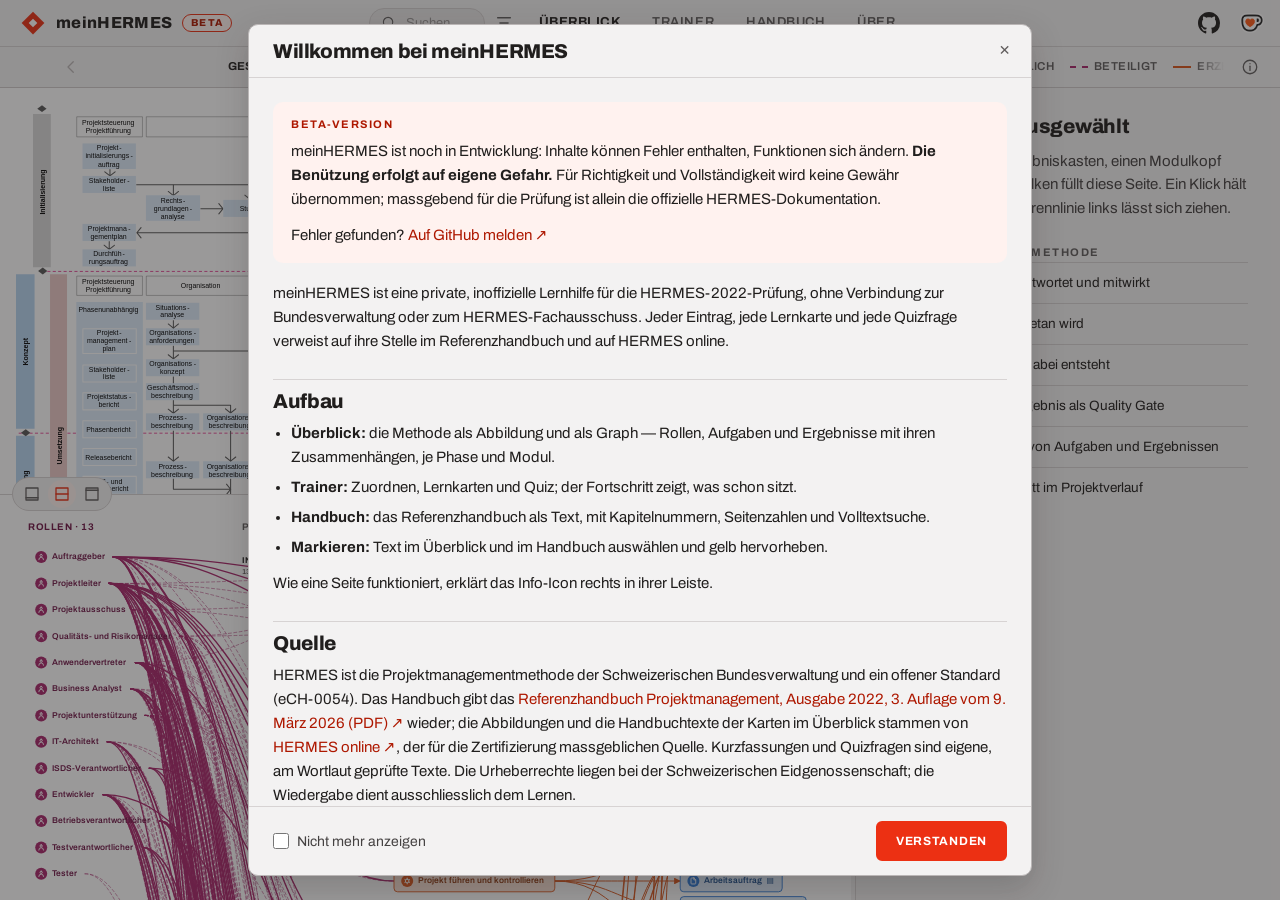
==== index.html @ c8e8c9c0 "Lernkarten: feste Nummer je Karte — damit man eine Karte in der Liste wiederfindet. Gezählt über all" ====
<!DOCTYPE html>
<html lang="de-CH">
<head>
<meta charset="utf-8">
<meta name="viewport" content="width=device-width, initial-scale=1, viewport-fit=cover">
<title>meinHERMES — Lernhilfe zur HERMES-2022-Prüfung</title>
<meta name="description" content="Inoffizielle Lernhilfe zur HERMES-2022-Prüfung: Rollen, Aufgaben und Ergebnisse als Graph je Phase oder Modul, das Referenzhandbuch als Text, und ein Trainer mit Zuordnen, Lernkarten und belegten Quizfragen, alles mit Verweisen auf hermes.admin.ch.">
<meta name="color-scheme" content="light">
<meta name="theme-color" content="#f3f2f2">
<link rel="preconnect" href="https://fonts.googleapis.com">
<link rel="preconnect" href="https://fonts.gstatic.com" crossorigin>
<link rel="stylesheet" href="https://fonts.googleapis.com/css2?family=Archivo:wght@400;500;600;700;800&display=swap">
<link rel="stylesheet" href="css/style.css?v=2026-09-17i">
<link rel="stylesheet" href="css/graph.css?v=2026-09-17i">
<link rel="stylesheet" href="css/ueberblick.css?v=2026-09-17i">
<link rel="stylesheet" href="css/markieren.css?v=2026-09-17i">
<link rel="stylesheet" href="css/trainer.css?v=2026-09-17i">
<link rel="icon" href="data:image/svg+xml,%3Csvg xmlns='http://www.w3.org/2000/svg' viewBox='0 0 32 32'%3E%3Cpath d='M16 2 30 16 16 30 2 16Z' fill='%23ec3013'/%3E%3Cpath d='M16 10.6 21.4 16 16 21.4 10.6 16Z' fill='%23fff'/%3E%3C/svg%3E">
</head>
<body>

<a class="skiplink" href="#hauptinhalt">Zum Inhalt springen</a>

<header class="topbar">
  <div class="topbar__inner">
    <a class="marke" href="#/ueberblick">
      <span class="marke__logo" aria-hidden="true"><svg viewBox="0 0 24 24" width="26" height="26" focusable="false"><path d="M12 1.5 22.5 12 12 22.5 1.5 12Z" fill="currentColor"/><path d="M12 8 16 12 12 16 8 12Z" fill="#fff"/></svg></span>
      <span class="marke__text">meinHERMES</span>
      <span class="marke__beta" title="Diese Anwendung ist noch in Entwicklung — Rückmeldungen sind willkommen.">Beta</span>
    </a>
    <div class="kopf-mitte">
      <div class="kopf-suche" data-kopf="suche"></div>
      <nav class="nav-top" aria-label="Hauptnavigation">
        <ul class="nav-top__liste" data-nav="top"></ul>
      </nav>
    </div>
    <a class="github" href="https://github.com/MarkusSteinbrecher/meinHERMES" target="_blank" rel="noopener noreferrer" aria-label="meinHERMES auf GitHub" title="meinHERMES auf GitHub">
      <svg viewBox="0 0 16 16" width="22" height="22" aria-hidden="true" focusable="false"><path fill="currentColor" d="M8 0C3.58 0 0 3.58 0 8c0 3.54 2.29 6.53 5.47 7.59.4.07.55-.17.55-.38 0-.19-.01-.82-.01-1.49-2.01.37-2.53-.49-2.69-.94-.09-.23-.48-.94-.82-1.13-.28-.15-.68-.52-.01-.53.63-.01 1.08.58 1.23.82.72 1.21 1.87.87 2.33.66.07-.52.28-.87.51-1.07-1.78-.2-3.64-.89-3.64-3.95 0-.87.31-1.59.82-2.15-.08-.2-.36-1.02.08-2.12 0 0 .67-.21 2.2.82.64-.18 1.32-.27 2-.27.68 0 1.36.09 2 .27 1.53-1.04 2.2-.82 2.2-.82.44 1.1.16 1.92.08 2.12.51.56.82 1.27.82 2.15 0 3.07-1.87 3.75-3.65 3.95.29.25.54.73.54 1.48 0 1.07-.01 1.93-.01 2.2 0 .21.15.46.55.38A8.013 8.013 0 0 0 16 8c0-4.42-3.58-8-8-8z"/></svg>
    </a>
    <a class="kofi" href="https://ko-fi.com/rrradio" target="_blank" rel="noopener noreferrer" aria-label="meinHERMES auf Ko-fi unterstützen" title="meinHERMES auf Ko-fi unterstützen">
      <img src="assets/bild/kofi-cup.png" alt="Ko-fi" width="24" height="19">
    </a>
  </div>
  <div class="unterleiste" data-kopf="unterleiste" hidden></div>
</header>

<main id="hauptinhalt" tabindex="-1">
  <div id="view" class="view" aria-busy="true">
    <p class="ladehinweis">Inhalte werden geladen …</p>
  </div>
</main>

<footer class="fusszeile">
  <p>Inoffizielle Lernhilfe. Alle Inhalte stammen aus der offiziellen HERMES-Methode &mdash;
    <a href="https://www.hermes.admin.ch/de/projektmanagement/methodenueberblick.html" target="_blank" rel="noopener">hermes.admin.ch&nbsp;&#8599;</a>
    &middot; <a href="https://ko-fi.com/rrradio" target="_blank" rel="noopener noreferrer">Auf Ko-fi unterstützen&nbsp;&#8599;</a></p>
</footer>

<nav class="nav-bottom" aria-label="Hauptnavigation (mobil)">
  <ul class="nav-bottom__liste" data-nav="bottom"></ul>
</nav>

<script src="js/store.js?v=2026-09-17i" defer></script>
<script src="js/ui.js?v=2026-09-17i" defer></script>
<script src="js/data.js?v=2026-09-17i" defer></script>
<script src="js/karte.js?v=2026-09-17i" defer></script>
<script src="js/markieren.js?v=2026-09-17i" defer></script>
<script src="js/graph-modell.js?v=2026-09-17i" defer></script>
<script src="js/graph-zeichnen.js?v=2026-09-17i" defer></script>
<script src="js/graph.js?v=2026-09-17i" defer></script>
<script src="js/lernkarten.js?v=2026-09-17i" defer></script>
<script src="js/quiz.js?v=2026-09-17i" defer></script>
<script src="js/handbuch.js?v=2026-09-17i" defer></script>
<script src="js/abbildung.js?v=2026-09-17i" defer></script>
<script src="js/methodenbild.js?v=2026-09-17i" defer></script>
<script src="js/ueberblick.js?v=2026-09-17i" defer></script>
<script src="js/zuordnen.js?v=2026-09-17i" defer></script>
<script src="js/fortschritt.js?v=2026-09-17i" defer></script>
<script src="js/trainer.js?v=2026-09-17i" defer></script>
<script src="js/ueber.js?v=2026-09-17i" defer></script>
<script src="js/app.js?v=2026-09-17i" defer></script>
</body>
</html>
---- css/style.css ----
/* ==========================================================================
   meinHERMES — Stylesheet
   Mobile-first. Ein Farbschema (Light) für die ganze Anwendung — das
   Modernist-System aus design/: flach, architektonisch, fast einfarbig Rot
   auf warmem hellem Grund, Struktur aus Linien statt aus Kästen, Archivo
   (Google Fonts) für alles. Seit 2026-09-16 sind Flächen und Bedienelemente
   leicht gerundet (--radius, --radius-s, --radius-xs) — der Entwurf kannte
   keinen Radius, der Sponsor wollte die Härte heraus.
   Keine Laufzeitbibliotheken.
   ========================================================================== */

/* --- Design-Tokens -------------------------------------------------------- */
:root {
  color-scheme: light;

  --schrift: "Archivo", system-ui, -apple-system, "Segoe UI", Roboto, sans-serif;
  --schrift-mono: ui-monospace, SFMono-Regular, Menlo, Consolas, "Liberation Mono", monospace;

  /* Grund und Flächen: die Seite hat genau eine Grundfarbe; «Flächen» heben
     sich nur durch Linien ab, nicht durch Farbe. Weiss ist der Bühne der
     Originalabbildung vorbehalten. */
  --bg: #f3f2f2;
  --bg-gedaempft: #eae9e9;
  --flaeche: #f3f2f2;
  --flaeche-2: #eae9e9;
  --weiss: #ffffff;
  --text: #201e1d;
  --text-weich: #444141;
  --text-leise: #605d5d;
  --text-leise-hell: #9b9797;
  --rand: #d7d3d3;
  --rand-fein: #eae7e7;
  --rand-stark: #bab6b6;
  --linie-stark: #cfcbcb;          /* Strukturlinien: dünn und hellgrau statt dick und schwarz */

  --akzent: #ec3013;
  --akzent-hover: #dd2b0f;
  --akzent-auf: #ffffff;
  --akzent-text: #ae1800;
  --akzent-schwach: #fff2ef;
  --akzent-schwach-2: #ffe0d9;
  --auswahl: #ffc4b8;

  --gut: #1f6b3d;
  --gut-bg: #e6efe8;
  --schlecht: #ae1800;
  --schlecht-bg: #fff2ef;
  --warn: #7a4a10;

  --fokus: #ec3013;

  /* Gerundete Ecken, seit 2026-09-16 auf Wunsch des Sponsors: Flächen
     (Karten, Popover, Panels, Bühnen) --radius, Bedienelemente (Knöpfe,
     Felder, Auswahlen) --radius-s, kleine Marken --radius-xs. Der
     Modernist-Entwurf kannte keinen Radius; Linien bleiben das Gerüst, die
     Rundung nimmt den Flächen nur die Härte. */
  --radius: 10px;
  --radius-s: 6px;
  --radius-xs: 4px;
  /* Eigenes Zeichen für <select>: der Pfeil des Browsers passt weder zur
     Schrift noch zur gerundeten Box. Als Token, damit alle Auswahlen der
     Seite dasselbe tragen. */
  --pfeil-ab: url("data:image/svg+xml,%3Csvg xmlns=%27http://www.w3.org/2000/svg%27 viewBox=%270 0 24 24%27 fill=%27none%27 stroke=%27%23605d5d%27 stroke-width=%272%27 stroke-linecap=%27round%27 stroke-linejoin=%27round%27%3E%3Cpath d=%27m6 9.5 6 6 6-6%27/%3E%3C/svg%3E");
  --schatten: none;
  --schatten-stark: 0 12px 32px rgba(45, 43, 43, .22);

  --maxbreite: 66rem;
  --tap: 44px;

  /* Kategorie-Farbcodierung (dezent, für Marken im Lexikon) */
  --kat-phase-bg: #e4e2e2;         --kat-phase-fg: #2d2b2b;
  --kat-szenario-bg: #e4e2e2;      --kat-szenario-fg: #2d2b2b;
  --kat-modul-bg: #e4e2e2;         --kat-modul-fg: #2d2b2b;
  --kat-aufgabe-bg: #e4e2e2;       --kat-aufgabe-fg: #2d2b2b;
  --kat-ergebnis-bg: #e4e2e2;      --kat-ergebnis-fg: #2d2b2b;
  --kat-rolle-bg: #e4e2e2;         --kat-rolle-fg: #2d2b2b;
  --kat-grundbegriff-bg: #e4e2e2;  --kat-grundbegriff-fg: #2d2b2b;

  /* Dieselben Werte unter den Namen, die css/ueberblick.css eingeführt hat. */
  --ub-grund: var(--bg);
  --ub-flaeche: var(--flaeche-2);
  --ub-tinte: var(--text);
  --ub-tinte-weich: var(--text-weich);
  --ub-leise: var(--text-leise);
  --ub-leise-hell: var(--text-leise-hell);
  --ub-linie: var(--rand);
  --ub-linie-fein: var(--rand-fein);
  --ub-rand: var(--rand-stark);
  --ub-akzent: var(--akzent);
  --ub-akzent-tief: var(--akzent-hover);
  --ub-akzent-text: var(--akzent-text);
  --ub-akzent-hauch: var(--akzent-schwach);
  --ub-akzent-hauch-2: var(--akzent-schwach-2);
  --ub-auswahl: var(--auswahl);
  --ub-schrift: var(--schrift);
}

/* --- Grundlagen ----------------------------------------------------------- */
*, *::before, *::after { box-sizing: border-box; }

html {
  -webkit-text-size-adjust: 100%;
  scroll-behavior: smooth;
}

body {
  margin: 0;
  font-family: var(--schrift);
  font-size: 15px;
  line-height: 1.5;
  color: var(--text);
  background: var(--bg);
  overflow-x: hidden;
  -webkit-font-smoothing: antialiased;
  padding-bottom: calc(64px + env(safe-area-inset-bottom, 0px));
}

img, svg { max-width: 100%; height: auto; }

h1, h2, h3, h4 {
  line-height: 1.15;
  margin: 0 0 .5rem;
  font-weight: 800;
  letter-spacing: -.018em;
  overflow-wrap: break-word;
}
h1 { font-size: 26px; }
h2 { font-size: 20px; }
h3 { font-size: 16px; }
p { margin: 0 0 .75rem; overflow-wrap: break-word; }
ul, ol { margin: 0 0 .75rem; padding-left: 1.25rem; }

a { color: var(--akzent-text); text-decoration: none; }
a:hover { color: var(--akzent); }
::selection { background: var(--auswahl); }

button, input, select, textarea { font: inherit; color: inherit; }

[hidden] { display: none !important; }

:focus-visible {
  outline: 2px solid var(--fokus);
  outline-offset: 2px;
}
main:focus { outline: none; }

/* Mikro-Beschriftung: das Gliederungsmittel des Systems — jeder Kicker,
   jede Abschnittsüberschrift zweiter Ordnung. */
.mikro {
  font-size: 11px;
  font-weight: 700;
  letter-spacing: .14em;
  text-transform: uppercase;
  color: var(--text-leise);
}

.nur-sr {
  position: absolute !important;
  width: 1px; height: 1px;
  padding: 0; margin: -1px;
  overflow: hidden; clip: rect(0 0 0 0);
  white-space: nowrap; border: 0;
}

.skiplink {
  position: absolute;
  left: -9999px;
  top: 0;
  z-index: 100;
  background: var(--akzent);
  color: var(--akzent-auf);
  padding: .75rem 1rem;
  font-weight: 700;
}
.skiplink:focus { left: 0; }

/* --- Kopfzeile ------------------------------------------------------------ */
/* Markenzelle links mit starker Linie, Hauptnavigation mittig, unten eine
   starke Linie über die ganze Breite. */
.topbar {
  position: sticky;
  top: 0;
  z-index: 40;
  background: var(--bg);
  border-bottom: 1px solid var(--linie-stark);
}
.topbar__inner {
  display: flex;
  align-items: stretch;
  min-height: 46px;
}
.marke {
  display: inline-flex;
  align-items: center;
  gap: 10px;
  padding: 10px 20px;
  text-decoration: none;
  color: var(--text);
}
.marke:hover { color: var(--text); }
/* Markenzeichen: die Meilenstein-Raute der Methode — ein Quality Gate, kein
   Buchstabe. Aussen Akzent, innen ausgespart. */
.marke__logo {
  display: grid;
  place-items: center;
  width: 26px; height: 26px;
  flex: 0 0 auto;
  color: var(--akzent);
}
.marke__logo svg { display: block; }
.marke__text {
  font-size: 16px;
  font-weight: 800;
  letter-spacing: .02em;
  white-space: nowrap;
}

/* Beta-Pille neben der Marke: klein, rund, im Akzent — sagt, dass die
   Anwendung noch in Entwicklung ist. */
.marke__beta {
  display: inline-flex;
  align-items: center;
  height: 18px;
  padding: 0 8px;
  border-radius: 999px;
  background: var(--akzent-schwach);
  border: 1px solid var(--akzent);
  color: var(--akzent-text);
  font-size: 10px;
  font-weight: 800;
  letter-spacing: .12em;
  text-transform: uppercase;
  line-height: 1;
  white-space: nowrap;
}

/* Rechts in der Kopfzeile — auch auf dem Telefon, wo die Hauptnavigation
   unten liegt: das GitHub-Zeichen und der offizielle Ko-fi-Becher als Bild. */
.github {
  display: flex;
  align-items: center;
  margin-left: auto;
  padding: 0 10px 0 16px;
  flex: 0 0 auto;
  color: var(--text);
}
.github svg { display: block; }
.github:hover { background: var(--flaeche-2); color: var(--text); }
.kofi {
  display: flex;
  align-items: center;
  padding: 0 16px 0 10px;
  flex: 0 0 auto;
}
.kofi:hover { background: var(--flaeche-2); }
.kofi img { width: 24px; height: auto; display: block; }

/* Mitte der Kopfzeile: die Hauptnavigation, links an ihr die Suche. Ab
   700 px drei Spalten, die äusseren gleich breit — die Navigation bleibt in
   der Mitte stehen, wie breit die Suche auch wird. */
.kopf-mitte { display: flex; flex: 1 1 auto; min-width: 0; }

/* Suche: eine kleine Pille «Suchen», die beim Anklicken nach links breit
   wird; die Treffer liegen darunter. Rechts daneben das Werkzeug der offenen
   Ansicht (HT.app.kopfWerkzeug) — im Überblick der Filter, rund wie die Pille. */
.kopf-suche { display: flex; align-items: center; justify-content: flex-end; gap: 4px; min-width: 0; padding: 0 4px; }
.kopf-suche .gleiste-suche { flex: 0 1 auto; min-width: 0; width: 7.25rem; transition: width .2s ease; }
.kopf-suche .gleiste-suche:focus-within { width: 22rem; }
.kopf-suche .gleiste-suche__feld { height: 30px; min-height: 30px; font-size: 13px; padding-right: 10px; }
.kopf-suche .gleiste-suche__treffer { min-width: 20rem; }
/* Fundstellen-Modus (Handbuch): rechts im Feld der Zähler «3/42» und zwei
   Pfeile; solange gesucht wird, bleibt die Pille breit. */
.kopf-suche .gleiste-suche.ist-suchend { width: 22rem; }
.gleiste-suche__fund {
  position: absolute; right: 4px; top: 50%; transform: translateY(-50%);
  display: flex; align-items: center;
}
.gleiste-suche__fund[hidden] { display: none; }
.gleiste-suche__zahl {
  padding: 0 4px 0 2px;
  font-size: 12px; font-weight: 600;
  color: var(--text-leise);
  font-variant-numeric: tabular-nums;
  white-space: nowrap;
}
.gleiste-suche__zahl.ist-leer { color: var(--akzent-text); }
.gleiste-suche__schritt {
  display: grid; place-items: center;
  width: 24px; height: 24px; padding: 0;
  border: 0; border-radius: 999px;
  background: transparent; color: var(--text-leise);
  cursor: pointer;
}
.gleiste-suche__schritt svg { width: 16px; height: 16px; }
.gleiste-suche__schritt:hover:not(:disabled) { color: var(--text); background: var(--rand-fein); }
.gleiste-suche__schritt:disabled { opacity: .35; cursor: default; }
.gleiste-suche.ist-suchend .gleiste-suche__feld::-webkit-search-cancel-button { display: none; }
.kopf-werkzeug { display: flex; align-items: center; }
.kopf-werkzeug .graph-werkzeug { width: 30px; height: 30px; border-radius: 999px; }
.kopf-werkzeug .graph-werkzeug:hover { color: var(--text); background: var(--flaeche-2); }
.kopf-werkzeug .graph-werkzeug.ist-aktiv { color: var(--akzent); }
.kopf-werkzeug .graph-werkzeug[aria-expanded="true"] { color: var(--akzent-text); background: var(--akzent-schwach); border-radius: 999px; }
/* Schmal ist die Kopfzeile knapp: Marke, GitHub und Ko-fi rücken enger, damit
   im Überblick Suche und Filter Platz haben. Die Suche ist ein Kreis, der beim
   Tippen nach links über die Marke breit wird; die Symbole rechts bleiben. */
@media (max-width: 699.98px) {
  /* Die Suchpille hält 14 px Abstand zum Zeichen rechts von ihr (GitHub bzw.
     im Überblick der Filter, zu dem es 8 px sind); vorher waren es 10 bzw.
     2 px. Den Platz geben Marke und Beta-Pille her. */
  .marke { gap: 6px; padding: 10px 4px 10px 12px; }
  .marke__beta { padding: 0 6px; letter-spacing: .08em; }
  .github { padding: 0 5px 0 6px; }
  .kofi { padding: 0 12px 0 5px; }
  .kopf-suche { flex: 1 1 auto; gap: 8px; padding: 0 8px 0 2px; }
  .kopf-suche .gleiste-suche { flex: 0 0 auto; width: 34px; }
  /* Zugeklappt ein Kreis von 34 px: mit 10 px Innenabstand rechts war das
     Feld 44 px breit, ragte über seine Hülle und berührte das Zeichen
     rechts davon. Die Lupe steht in seiner Mitte. */
  .kopf-suche .gleiste-suche__feld { padding-left: 32px; padding-right: 0; }
  .kopf-suche .gleiste-suche__ikone { left: 9px; }
  .kopf-suche .gleiste-suche:focus-within .gleiste-suche__feld,
  .kopf-suche .gleiste-suche.ist-suchend .gleiste-suche__feld { padding-right: 10px; }
  .kopf-suche .gleiste-suche__feld::placeholder { color: transparent; }
  .kopf-suche .gleiste-suche:focus-within,
  .kopf-suche .gleiste-suche.ist-suchend { width: min(22rem, 70vw); }
  .kopf-suche .gleiste-suche:focus-within .gleiste-suche__feld::placeholder { color: var(--text-leise-hell); }
}
/* Unter 380 px (360-px-Telefone) reicht das nicht: im Überblick lag die Pille
   sonst über «Beta». Die Marke wird etwas kleiner. */
@media (max-width: 379.98px) {
  .marke { gap: 5px; }
  .marke__logo, .marke__logo svg { width: 22px; height: 22px; }
  .marke__text { font-size: 14.5px; }
}

.nav-top {
  display: none;
  justify-content: center;
}
.nav-top__liste {
  display: flex;
  list-style: none;
  margin: 0; padding: 0;
}
.nav-top__liste a {
  display: flex;
  align-items: center;
  height: 100%;
  padding: 0 16px;
  text-decoration: none;
  font-size: 13px;
  font-weight: 600;
  letter-spacing: .04em;
  text-transform: uppercase;
  white-space: nowrap;
  color: var(--text-leise);
}
.nav-top__liste a:hover { color: var(--text); background: var(--flaeche-2); }
.nav-top__liste a[aria-current="page"] {
  color: var(--text);
  font-weight: 700;
  box-shadow: inset 0 -4px 0 var(--akzent);
}

/* --- Zweite Leiste unter der Kopfzeile ------------------------------------ */
/* Liegt im Kopf und klebt mit ihm oben; eine Ansicht füllt sie
   (HT.app.unterleiste): Handbuch mit Kapiteln, Trainer mit Übungsformen und
   der Wahl des Zuordnens, Überblick mit der Auswahl des Graphen. Der Inhalt
   steht in der Mitte der Seite und rollt, wenn er nicht passt; rechts ein
   Info-Icon mit einer Karte darunter, links ein gleich breiter Platzhalter,
   damit die Mitte wirklich mittig steht. Die Leiste läuft über die ganze
   Breite — begrenzt auf die Inhaltsspalte liefen Kapitel und Wahl über. */
.unterleiste { border-top: 1px solid var(--rand); }
.unterleiste__inner {
  display: flex;
  align-items: stretch;
  gap: 8px;
  min-height: 40px;
  margin: 0 auto;
  padding: 0 16px;
}
.unterleiste__inner--info::before { content: ""; flex: 0 0 36px; }
/* Auto-Ränder zentrieren, solange alles passt; läuft die Zeile über, fallen
   sie auf 0, und sie rollt vom Anfang an (justify-content: center schnitte
   den Anfang ab). */
.unterleiste__mitte {
  position: relative;
  display: flex;
  align-items: stretch;
  flex: 1 1 auto;
  min-width: 0;
  overflow-x: auto;
  overflow-y: hidden;
  scrollbar-width: none;
}
.unterleiste__mitte::-webkit-scrollbar { display: none; }
.unterleiste__mitte > :first-child { margin-left: auto; }
.unterleiste__mitte > :last-child { margin-right: auto; }
/* Wo noch etwas folgt, läuft der Rand weich aus (data-mehr aus
   HT.app.unterleiste). */
.unterleiste__mitte[data-mehr="rechts"] {
  -webkit-mask-image: linear-gradient(to right, #000 calc(100% - 28px), transparent);
  mask-image: linear-gradient(to right, #000 calc(100% - 28px), transparent);
}
.unterleiste__mitte[data-mehr="links"] {
  -webkit-mask-image: linear-gradient(to left, #000 calc(100% - 28px), transparent);
  mask-image: linear-gradient(to left, #000 calc(100% - 28px), transparent);
}
.unterleiste__mitte[data-mehr="beide"] {
  -webkit-mask-image: linear-gradient(to right, transparent, #000 28px, #000 calc(100% - 28px), transparent);
  mask-image: linear-gradient(to right, transparent, #000 28px, #000 calc(100% - 28px), transparent);
}
.unterleiste__nav { display: flex; flex: 0 0 auto; }
.unterleiste__liste {
  display: flex;
  margin: 0;
  padding: 0;
  list-style: none;
}
.unterleiste__liste > li { display: flex; flex: 0 0 auto; }
.unterleiste__trenner { flex: 0 0 1px; margin: 11px 8px; background: var(--rand); }
.unterleiste__link {
  display: flex;
  align-items: center;
  gap: 5px;
  padding: 0 8px;
  /* Knapp gesetzt, damit alle elf Kapitel bei 1470 px in eine Zeile passen. */
  font-size: 11.5px;
  font-weight: 600;
  letter-spacing: .03em;
  text-transform: uppercase;
  white-space: nowrap;
  color: var(--text-leise);
}
.unterleiste__link:hover { color: var(--text); background: var(--flaeche-2); }
.unterleiste__link[aria-current="page"] { color: var(--text); font-weight: 700; box-shadow: inset 0 -3px 0 var(--akzent); }
.unterleiste__nr { font-size: 10.5px; font-weight: 700; letter-spacing: .08em; color: var(--akzent-text); }
.unterleiste__link[aria-current="page"] .unterleiste__nr { color: inherit; }
.unterleiste__link svg { width: 14px; height: 14px; flex: 0 0 auto; }
/* Schmal passen die vier Teile des Trainers mit Namen nicht in die Zeile
   (406 px bei 270 frei): nicht gewählte zeigen nur ihr Icon, der Name
   bleibt für Screenreader. */
@media (max-width: 699.98px) {
  .unterleiste__link--ikone:not([aria-current="page"]) { padding-inline: 10px; }
  .unterleiste__link--ikone:not([aria-current="page"]) .unterleiste__text {
    position: absolute;
    width: 1px; height: 1px;
    padding: 0; margin: -1px;
    overflow: hidden; clip: rect(0 0 0 0);
    white-space: nowrap; border: 0;
  }
}
/* Trefferzahl der Handbuchsuche je Kapitel: klein über dem Ende des
   Links, wie eine Marke am Reiter — ohne ihn breiter zu machen, die elf
   Kapitel füllen die Leiste. */
.unterleiste__link { position: relative; }
.unterleiste__treffer {
  position: absolute; top: 1px; right: 1px;
  padding: 0 3.5px;
  border-radius: 999px;
  background: var(--akzent);
  color: var(--akzent-auf);
  font-size: 9px; font-weight: 700; letter-spacing: 0;
  line-height: 12px;
  font-variant-numeric: tabular-nums;
  pointer-events: none;
}
/* Eigener Inhalt neben oder statt der Links (die Auswahl des Überblicks, die
   Wahl des Zuordnens); gerollt wird die ganze Mitte. */
.unterleiste__inhalt { display: flex; align-items: stretch; flex: 0 0 auto; }
.unterleiste__hilfe { position: relative; display: flex; flex: 0 0 auto; }
.unterleiste__info {
  display: grid;
  place-items: center;
  width: 36px;
  padding: 0;
  border: 0;
  background: transparent;
  color: var(--text-leise);
  cursor: pointer;
}
.unterleiste__info:hover { color: var(--text); background: var(--flaeche-2); }
.unterleiste__info[aria-expanded="true"] { color: var(--akzent-text); background: var(--akzent-schwach); }
/* Die Karte hinter dem Info-Icon: ein Popover wie «Alle Filter» (css/graph.css),
   rechts bündig mit dem Icon — auch schmal, wo .gpop sonst unten liegt. */
.gpop.gpop--kopf {
  top: calc(100% + 6px);
  right: 0;
  bottom: auto;
  left: auto;
  width: min(26rem, calc(100vw - 32px));
  max-height: calc(100vh - 140px);
}
.gpop--kopf p { margin: 0; font-size: 13.5px; line-height: 1.55; color: var(--text-weich); text-wrap: pretty; }
.gpop--kopf .hb-verweis { margin: 0; }
/* Zwischentitel in der Karte: der Teil einer Seite, die Zeichen der Abbildung. */
.gpop--kopf .gpop__abschnitt { margin: 4px 0 0; font-size: 10.5px; font-weight: 700; letter-spacing: .12em; text-transform: uppercase; color: var(--text-leise-hell); }
.gpop--kopf .gpop__abschnitt:first-child { margin-top: 0; }

/* --- Bottom-Navigation (schmal) ------------------------------------------ */
.nav-bottom {
  position: fixed;
  left: 0; right: 0; bottom: 0;
  z-index: 45;
  background: var(--bg);
  border-top: 1px solid var(--linie-stark);
  padding-bottom: env(safe-area-inset-bottom, 0px);
}
.nav-bottom__liste {
  display: flex;
  list-style: none;
  margin: 0; padding: 0;
}
.nav-bottom__liste li { flex: 1 1 0; min-width: 0; }
.nav-bottom__liste a {
  display: flex;
  flex-direction: column;
  align-items: center;
  justify-content: center;
  gap: 2px;
  min-height: var(--tap);
  padding: .35rem .15rem .4rem;
  text-decoration: none;
  color: var(--text-leise);
  font-size: 10.5px;
  font-weight: 700;
  line-height: 1.15;
  text-align: center;
}
.nav-bottom__liste a[aria-current="page"] { color: var(--akzent); }
.nav-bottom__liste a[aria-current="page"] .nav-icon { background: var(--akzent-schwach); }
.nav-icon {
  display: grid;
  place-items: center;
  width: 30px; height: 22px;
  font-size: .95rem;
  line-height: 1;
}
.nav-label { display: block; max-width: 100%; overflow: hidden; text-overflow: ellipsis; }

/* --- Layout --------------------------------------------------------------- */
.view {
  max-width: var(--maxbreite);
  margin: 0 auto;
  padding: 18px 16px 40px;
}
.ladehinweis { color: var(--text-leise); }

/* Seitenkopf: Titel und ein Vorspann — darunter beginnt der Inhalt ohne
   Kasten, nur die Abstände gliedern. */
.kopf { margin-bottom: 22px; }
.kopf h1 { font-size: 26px; letter-spacing: -.022em; margin: 0 0 8px; }
/* Kopf eines Teils unter einer Seite mit Leiste (Trainer): eine Stufe kleiner. */
.kopf p {
  color: var(--text-weich);
  margin: 0;
  font-size: 16px;
  line-height: 1.55;
  max-width: 64ch;
  text-wrap: pretty;
}

.fusszeile {
  max-width: var(--maxbreite);
  margin: 0 auto;
  padding: 14px 16px 24px;
  color: var(--text-leise);
  font-size: 11.5px;
  border-top: 1px solid var(--rand);
}
.fusszeile p { margin: 0; }

/* --- Flächen -------------------------------------------------------------- */
/* Kein Kasten, keine Schatten: eine «Box» ist ein Abschnitt zwischen einer
   starken Linie oben und einer Haarlinie unten. */
.box {
  border-top: 1px solid var(--linie-stark);
  border-bottom: 1px solid var(--rand);
}

/* --- Buttons -------------------------------------------------------------- */
/* Schaltflächen sind Text: versal, klein, ohne Fläche. Gedrückt zeigt eine
   Unterstreichung in Akzentfarbe. Nur die Primäraktion ist gefüllt. */
.btn {
  display: inline-flex;
  align-items: center;
  justify-content: flex-start;
  gap: 6px;
  min-height: 32px;
  padding: 0 4px;
  border: 0;
  background: transparent;
  color: var(--text-leise);
  font-size: 12px;
  font-weight: 700;
  letter-spacing: .06em;
  text-transform: uppercase;
  white-space: nowrap;
  cursor: pointer;
  text-decoration: none;
  text-align: left;
}
.btn:hover { color: var(--text); }
.btn[aria-pressed="true"] { color: var(--text); box-shadow: inset 0 -3px 0 var(--akzent); }
.btn:disabled { opacity: .45; cursor: not-allowed; }
.btn svg { width: 15px; height: 15px; flex: 0 0 auto; }
.btn--primaer {
  min-height: 40px;
  padding: 0 18px;
  justify-content: center;
  background: var(--akzent);
  border: 2px solid var(--akzent);
  border-radius: var(--radius-s);
  color: var(--akzent-auf);
}
.btn--primaer:hover { background: var(--akzent-hover); border-color: var(--akzent-hover); color: var(--akzent-auf); }
.btn--gut, .btn--schlecht {
  min-height: 40px;
  padding: 0 14px;
  justify-content: center;
  border: 1px solid currentColor;
  border-radius: var(--radius-s);
}
.btn--gut { color: var(--gut); background: var(--gut-bg); }
.btn--schlecht { color: var(--schlecht); background: var(--schlecht-bg); }
.btn--gut:hover { color: var(--gut); border-color: var(--gut); background: var(--gut-bg); }
.btn--schlecht:hover { color: var(--schlecht); border-color: var(--schlecht); background: var(--schlecht-bg); }
.btn--breit { width: 100%; }
.btn--klein { min-height: 28px; }

.btn-reihe { display: flex; flex-wrap: wrap; align-items: center; gap: 6px 18px; }
.btn-reihe > .btn { flex: 0 0 auto; }
.btn-reihe > .btn--primaer, .btn-reihe > .btn--gut, .btn-reihe > .btn--schlecht { flex: 1 1 8rem; }

/* --- Chips / Filter ------------------------------------------------------- */
/* Filter sind eine Zeile aus Textknöpfen, getrennt durch Haarstriche, die
   Zeile selbst durch eine Haarlinie abgeschlossen. */
.chips {
  display: flex;
  flex-wrap: wrap;
  align-items: center;
  gap: 4px 0;
  margin: 0 0 12px;
  padding: 0 0 6px;
  list-style: none;
  border-bottom: 1px solid var(--rand);
}
.chips > li { display: flex; align-items: center; }
.chips > li + li::before {
  content: '';
  width: 1px;
  height: 16px;
  margin: 0 4px;
  background: var(--rand);
}
/* Knapp gesetzt, damit die acht Kategorien samt Zähler in eine Zeile der
   Inhaltsbreite passen — sonst hinge «Grundbegriffe» allein darunter. */
.chip {
  display: inline-flex;
  align-items: center;
  gap: 5px;
  height: 30px;
  padding: 0 4px;
  border: 0;
  background: transparent;
  color: var(--text-leise);
  font-size: 12px;
  font-weight: 600;
  letter-spacing: .04em;
  text-transform: uppercase;
  cursor: pointer;
  white-space: nowrap;
  text-decoration: none;
}
.chip:hover { color: var(--text); }
.chip[aria-pressed="true"] {
  color: var(--text);
  font-weight: 800;
  box-shadow: inset 0 -3px 0 var(--akzent);
}
.chip__zahl { font-weight: 500; color: var(--text-leise-hell); font-variant-numeric: tabular-nums; letter-spacing: 0; }
.chip svg { width: 14px; height: 14px; flex: 0 0 auto; }

/* Kategorien, die schmal umbrechen (vorher rollten sie einzeilig und
   versteckten «Grundbegriffe» neben dem Rand). Jede Zeile beginnt ohne
   Strich: jeder Chip hat seinen Strich davor, die Liste steht um dessen
   Breite (9 px) weiter links, und clip-path schneidet diesen Streifen ab —
   dort liegen genau die Striche am Zeilenanfang. */
.chips--umbruch { margin-left: -9px; clip-path: inset(-8px -8px -8px 9px); }
.chips--umbruch > li::before {
  content: '';
  width: 1px;
  height: 16px;
  margin: 0 4px;
  background: var(--rand);
}
.chips--umbruch .chip:focus-visible { outline-offset: -2px; }

/* --- Suchfeld ------------------------------------------------------------- */
.suche { position: relative; margin-bottom: 14px; }
.suche__feld {
  width: 100%;
  min-height: 40px;
  padding: 8px 40px 8px 12px;
  border: 1px solid var(--rand-stark);
  border-radius: var(--radius-s);
  background: var(--bg);
  color: var(--text);
  font-size: 14px;
}
.suche__feld::placeholder { color: var(--text-leise-hell); }
/* Der Browser bringt beim Suchfeld ein eigenes ✕ mit — wir haben unseres. */
.suche__feld::-webkit-search-cancel-button, .suche__feld::-webkit-search-decoration { -webkit-appearance: none; appearance: none; display: none; }
.suche__feld:focus-visible { outline-offset: 0; }
.suche__loeschen {
  position: absolute;
  right: 2px; top: 50%;
  transform: translateY(-50%);
  width: 36px; height: 36px;
  display: grid; place-items: center;
  border: 0;
  background: transparent;
  color: var(--text-leise);
  font-size: 16px;
  cursor: pointer;
}
.suche__loeschen:hover { color: var(--text); }

/* --- Badges --------------------------------------------------------------- */
.badge {
  display: inline-flex;
  align-items: center;
  gap: 5px;
  padding: 2px 7px 2px 5px;
  border-radius: var(--radius-xs);
  font-size: 10.5px;
  font-weight: 700;
  letter-spacing: .08em;
  text-transform: uppercase;
  white-space: nowrap;
  background: var(--kat-grundbegriff-bg);
  color: var(--kat-grundbegriff-fg);
}
.badge--phase { background: var(--kat-phase-bg); color: var(--kat-phase-fg); }
.badge--szenario { background: var(--kat-szenario-bg); color: var(--kat-szenario-fg); }
.badge--modul { background: var(--kat-modul-bg); color: var(--kat-modul-fg); }
.badge--aufgabe { background: var(--kat-aufgabe-bg); color: var(--kat-aufgabe-fg); }
.badge--ergebnis { background: var(--kat-ergebnis-bg); color: var(--kat-ergebnis-fg); }
.badge--rolle { background: var(--kat-rolle-bg); color: var(--kat-rolle-fg); }
.badge--grundbegriff { background: var(--kat-grundbegriff-bg); color: var(--kat-grundbegriff-fg); }
.badge svg { width: 12px; height: 12px; flex: 0 0 auto; stroke-width: 2.1; }

/* --- Lexikon -------------------------------------------------------------- */
.trefferzahl {
  color: var(--text-leise);
  font-size: 12px;
  margin: 0 0 12px;
  font-variant-numeric: tabular-nums;
}
/* Die Spalte darf schmaler werden als ihr breitester Inhalt (minmax(0, …)):
   sonst richtet sich die Karte nach einer Handbuchtabelle darin, und schmal
   standen die Rollenkarten 829 px breit im 320-px-Blatt, rechts
   abgeschnitten. So rollt nur die Tabelle in ihrem Rahmen (.hb-tabelle-wrap). */
.eintraege { display: grid; grid-template-columns: minmax(0, 1fr); gap: 0; list-style: none; margin: 0; padding: 0; }

/* Ein Eintrag ist ein Abschnitt zwischen Haarlinien — kein Kasten, keine
   Farbkante. Die Kategorie steht als Marke in der Titelzeile. */
.eintrag {
  border-top: 1px solid var(--rand);
  padding: 16px 0 18px;
}
.eintraege > .eintrag:last-child { border-bottom: 1px solid var(--rand); }
.eintrag, details.stufe-block, .hb-titel[id] { scroll-margin-top: 64px; }
.eintrag.ist-hervorgehoben {
  background: var(--akzent-schwach);
  box-shadow: -12px 0 0 var(--akzent-schwach), 12px 0 0 var(--akzent-schwach);
}

.eintrag__kopf { padding: 0; }
.eintrag__titelzeile {
  display: flex;
  flex-wrap: wrap;
  align-items: center;
  gap: 10px;
  margin-bottom: 6px;
}
.eintrag__titel { font-size: 20px; margin: 0; letter-spacing: -.015em; }
.eintrag__def { margin: 0 0 12px; color: var(--text); font-size: 15px; line-height: 1.55; max-width: 64ch; text-wrap: pretty; }

.eintrag__fuss {
  display: flex;
  flex-wrap: wrap;
  align-items: center;
  gap: 6px 18px;
  padding: 0;
}
.aufklapp {
  display: inline-flex;
  align-items: center;
  gap: 6px;
  min-height: 32px;
  padding: 0 4px;
  border: 0;
  background: transparent;
  color: var(--text-leise);
  font-size: 12px;
  font-weight: 700;
  letter-spacing: .06em;
  text-transform: uppercase;
  cursor: pointer;
}
.aufklapp:hover { color: var(--text); }
.aufklapp__pfeil { transition: transform .18s ease; display: inline-block; font-size: .7rem; }
.aufklapp[aria-expanded="true"] .aufklapp__pfeil { transform: rotate(90deg); }

/* Quellenlink — Kernfeature, in Akzentfarbe unterstrichen */
.quelle-link {
  display: inline-flex;
  align-items: center;
  gap: 6px;
  min-height: 32px;
  padding: 0;
  border-bottom: 2px solid var(--auswahl);
  color: var(--akzent-text);
  font-size: 12px;
  font-weight: 700;
  letter-spacing: .06em;
  text-transform: uppercase;
  text-decoration: none;
  max-width: 100%;
}
.quelle-link:hover { color: var(--akzent); border-bottom-color: var(--akzent); }
.quelle-link__pfeil { font-size: .85em; }
.btn--graph { border-bottom: 2px solid var(--rand); padding: 0; }
.btn--graph:hover { border-bottom-color: var(--akzent); }

.detail {
  padding: 0;
  border-top: 1px solid var(--rand);
  margin-top: 14px;
}
.detail__block { padding-top: 14px; }
.detail__label {
  display: block;
  font-size: 11px;
  font-weight: 700;
  letter-spacing: .14em;
  text-transform: uppercase;
  color: var(--text-leise);
  margin-bottom: 4px;
}
.detail__text { margin: 0; white-space: pre-wrap; color: var(--text-weich); font-size: 14.5px; line-height: 1.55; max-width: 60ch; text-wrap: pretty; }
.werteliste { display: flex; flex-wrap: wrap; gap: 6px; list-style: none; margin: 0; padding: 0; }
.wert {
  display: inline-block;
  padding: 2px 8px;
  border: 1px solid var(--rand);
  border-radius: var(--radius-xs);
  font-size: 13px;
}
a.wert, .wert a { color: var(--text); }
a.wert:hover, .wert a:hover { color: var(--akzent); border-color: var(--text); }
.meilenstein-liste { list-style: none; margin: 0; padding: 0; display: grid; gap: 0; }
.meilenstein-liste li {
  padding: 8px 0;
  border-top: 1px solid var(--rand-fein);
  font-size: 14px;
}
.meilenstein-liste li:first-child { border-top: 0; padding-top: 0; }
.meilenstein-liste b { display: block; }

.leer {
  padding: 22px 0;
  text-align: left;
  color: var(--text-leise);
  border-top: 1px solid var(--rand);
  border-bottom: 1px solid var(--rand);
  max-width: 56ch;
}
.leer strong { display: block; color: var(--text); margin-bottom: 4px; font-size: 20px; font-weight: 800; letter-spacing: -.015em; }

.mehr-laden { margin-top: 16px; }

/* --- Lernkarten ----------------------------------------------------------- */
/* Über der Karte eine Zeile: links die Kategorien, rechts der Fortschritt
   samt «Zurücksetzen». Die Haarlinie trägt die Zeile, nicht die Chips. */
.lk-zeile {
  display: flex;
  flex-wrap: wrap;
  align-items: center;
  gap: 2px 20px;
  margin-bottom: 14px;
  padding-bottom: 6px;
  border-bottom: 1px solid var(--rand);
}
.lk-zeile > .chips { flex: 0 1 auto; min-width: 0; margin-block: 0; padding-bottom: 0; border-bottom: 0; }
.lk-zeile__rechts { margin-left: auto; }
.lk-fortschritt {
  display: flex;
  align-items: center;
  gap: 10px;
  font-size: 11px;
  font-weight: 700;
  letter-spacing: .14em;
  text-transform: uppercase;
  color: var(--text-leise);
  font-variant-numeric: tabular-nums;
  white-space: nowrap;
}
.lk-fortschritt__zahlen { display: flex; align-items: baseline; gap: 6px; }
.lk-fortschritt__trenner { color: var(--rand-stark); }
.lk-zahl { display: inline-flex; align-items: baseline; gap: 4px; font-weight: 700; color: var(--text); }
/* Der Anteil neben der Zahl, in ihrer Farbe, aber leichter. */
.lk-zahl__anteil { font-weight: 500; opacity: .75; }
.lk-zahl--gewusst { color: var(--gut); }
.lk-zahl--nicht { color: var(--akzent-text); }
.lk-fortschritt .fortschritt__balken { width: 72px; }
.lk-balken { display: flex; }
.lk-balken__teil { height: 100%; flex: 0 0 auto; transition: width .3s ease; }
.lk-balken__teil--gewusst { background: var(--gut); }
.lk-balken__teil--nicht { background: var(--akzent); }
.lk-zuruecksetzen {
  display: grid; place-items: center;
  width: 28px; height: 28px; padding: 0;
  border: 0; border-radius: 999px;
  background: transparent; color: var(--text-leise);
  cursor: pointer;
}
.lk-zuruecksetzen:hover { color: var(--text); background: var(--flaeche-2); }
@media (max-width: 699.98px) {
  /* Schmal brechen die Kategorien in ihren eigenen Zeilen um, der Fortschritt steht darunter —
     die Zahlen, wenn nötig, über Balken, Anteil und Icon. Die 9 px gleichen den
     abgeschnittenen Strich am Zeilenanfang aus (.chips--umbruch). */
  .lk-zeile > .chips { flex-basis: calc(100% + 9px); }
  .lk-zeile__rechts { max-width: 100%; }
  .lk-fortschritt { flex-wrap: wrap; row-gap: 2px; }
}

/* Kopfzeile beider Seiten: links der Begriff und dahinter seine Kategorie,
   rechts vorn die Wahl, was vorne steht (beide Möglichkeiten sichtbar, die
   gewählte unterstrichen), hinten die Bilanz. */
.lk-kopf { display: flex; flex-wrap: wrap; align-items: center; gap: 6px 10px; }
.lk-kopf__begriff { min-width: 0; }
/* Die Wahl (hinten die Bilanz) steht rechts — bricht ein langer Begriff die
   Zeile um, teilt sie sich die zweite Zeile mit der Kategorie. */
.lk-kopf > :last-child { margin-left: auto; }
/* Feste Nummer der Karte, leise neben der Kategorie (dieselbe wie in der Liste). */
.lk-nr { font-size: 12px; font-weight: 600; color: var(--text-leise); font-variant-numeric: tabular-nums; white-space: nowrap; }
.lk-seitenwahl { display: flex; align-items: center; gap: 6px; }
.lk-seitenwahl .chips { flex-wrap: nowrap; margin: 0; padding: 0; border: 0; }
.lk-seitenwahl .chip { height: 26px; }
.fortschritt__balken {
  height: 5px;
  background: var(--flaeche-2);
  border-radius: 999px;
  overflow: hidden;
}
.fortschritt__fuellung {
  height: 100%;
  background: var(--akzent);
  width: 0;
  transition: width .3s ease;
}

.flip-wrap { perspective: 1400px; margin-bottom: 16px; }
.flip {
  display: grid;
  transform-style: preserve-3d;
  transition: transform .45s cubic-bezier(.2, .7, .3, 1);
  border: 0;
  padding: 0;
  background: none;
  width: 100%;
  text-align: left;
  font: inherit;
  color: inherit;
}
.flip.ist-gedreht { transform: rotateY(180deg); }
/* Nur eine Karte ohne Wahl dreht auf Klick (Grundbegriff, Begriff vorn). */
.flip--klickbar .flip__seite--vorne { cursor: pointer; }
.flip__seite {
  grid-area: 1 / 1;
  -webkit-backface-visibility: hidden;
  backface-visibility: hidden;
  background: var(--bg);
  border: 1px solid var(--rand-stark);
  border-radius: var(--radius);
  padding: 20px 22px;
  min-height: 11rem;
  max-height: 70vh;
  overflow-y: auto;
  display: flex;
  flex-direction: column;
  gap: 10px;
}
.flip__seite--hinten { transform: rotateY(180deg); }
.flip__seite--vorne:focus-visible { outline-offset: -3px; }
.flip__seite[aria-hidden="true"] { pointer-events: none; }
.flip__rolle {
  font-size: 11px;
  font-weight: 700;
  letter-spacing: .14em;
  text-transform: uppercase;
  color: var(--text-leise);
}
.flip__inhalt { font-size: 22px; font-weight: 800; letter-spacing: -.015em; line-height: 1.2; overflow-wrap: break-word; text-wrap: pretty; }
.flip__inhalt--klein { font-size: 15px; font-weight: 400; letter-spacing: 0; line-height: 1.55; color: var(--text-weich); }
.flip__hinweis {
  margin-top: auto;
  font-size: 13px;
  color: var(--text-leise);
  border-top: 1px solid var(--rand);
  padding-top: 8px;
}

/* Vorderseite: je Bezug eine Abfragezeile mit Kombinationsfeld. Die Zeilen
   stehen mit Luft untereinander statt an Haarlinien geklebt; gewählte Werte
   liegen als Chips über dem Feld, rechts steht der Stand der Zeile. */
.lk-auftrag {
  margin: 10px 0 0;
  font-size: 11px;
  font-weight: 700;
  letter-spacing: .14em;
  text-transform: uppercase;
  color: var(--text-leise);
}
.lk-fragen { display: grid; gap: 10px; }
.lk-frage {
  display: grid;
  grid-template-columns: 10.5rem minmax(0, 26rem) 1fr;
  gap: 4px 14px;
  align-items: start;
}
.lk-frage__label { padding-top: 10px; }
.lk-frage__feld { min-width: 0; }
.lk-frage__stand {
  padding-top: 11px;
  font-size: 11.5px;
  font-weight: 700;
  color: var(--text-leise);
  white-space: nowrap;
  font-variant-numeric: tabular-nums;
}
.lk-frage[data-stand="richtig"] .lk-frage__stand { color: var(--gut); }
.lk-frage[data-stand="falsch"] .lk-frage__stand { color: var(--schlecht); }
.lk-frage__stand .lk-zeichen { font-size: 14px; }
.lk-frage__label {
  display: inline-flex;
  align-items: center;
  gap: 6px;
  font-size: 11px;
  font-weight: 700;
  letter-spacing: .14em;
  text-transform: uppercase;
  color: var(--text-leise);
}
.lk-frage__label svg { flex: 0 0 auto; }
/* Die gewählten Werte einer Zeile, mit ihrem Zeichen. */
.lk-chips { display: flex; flex-wrap: wrap; gap: 5px; margin-bottom: 6px; }
.lk-chip {
  display: inline-flex;
  align-items: center;
  gap: 5px;
  padding: 4px 9px;
  border: 1px solid var(--rand);
  border-radius: var(--radius-s);
  font-size: 13px;
  font-weight: 600;
}
.lk-chip--gut { border-color: var(--gut); background: var(--gut-bg); color: var(--gut); }
.lk-chip--schlecht { border-color: var(--schlecht); background: var(--schlecht-bg); color: var(--schlecht); }
/* Die agile Umsetzung neben anderen Phasen: richtig, aber nicht gesucht. */
.lk-chip--freiwillig { border-color: var(--rand); background: var(--flaeche); color: var(--text-leise-hell); }

/* Kombinationsfeld: Feld mit Liste. Offen schwebt die Liste (position: fixed,
   am body) und wird von js/lernkarten.js unter das Feld gerechnet — im Fluss
   zöge sie die Karte auseinander, die bei max-height 70vh rollt. */
.lk-kombi { position: relative; }
.lk-kombi__feld {
  width: 100%;
  min-width: 0;
  min-height: 38px;
  padding: 6px 34px 6px 12px;
  border: 1px solid var(--rand-stark);
  border-radius: var(--radius-s);
  background: var(--weiss) var(--pfeil-ab) no-repeat right 12px center;
  background-size: 15px 15px;
  color: var(--text);
  font: inherit;
  font-size: 14px;
  font-weight: 600;
  cursor: pointer;
  text-overflow: ellipsis;
}
.lk-kombi__feld::placeholder { color: var(--text-leise); font-weight: 500; }
.lk-kombi__feld:hover { border-color: var(--text-leise); }
.lk-kombi__feld:disabled { display: none; }
.lk-kombi__liste {
  position: fixed;
  z-index: 70;
  margin: 0;
  padding: 4px;
  max-height: 15rem;
  overflow-y: auto;
  overscroll-behavior: contain;
  list-style: none;
  border: 1px solid var(--rand-stark);
  border-radius: var(--radius-s);
  background: var(--weiss);
  box-shadow: var(--schatten-stark);
}
.lk-kombi__option {
  padding: 7px 10px;
  border-radius: var(--radius-xs);
  font-size: 14px;
  cursor: pointer;
}
.lk-kombi__option:hover, .lk-kombi__option.ist-aktiv { background: var(--flaeche-2); }
.lk-kombi__leer { padding: 7px 10px; font-size: 13px; color: var(--text-leise); }
.lk-frage[data-stand="richtig"] .lk-chips { margin-bottom: 0; }
.lk-frage[data-stand="falsch"] .lk-chips { margin-bottom: 0; }
@media (max-width: 480px) {
  .lk-frage { grid-template-columns: minmax(0, 1fr) auto; gap: 6px 10px; }
  .lk-frage__label { grid-column: 1; padding-top: 0; }
  .lk-frage__stand { padding-top: 0; }
  .lk-frage__feld { grid-column: 1 / -1; }
}

/* Fuss beider Kartenseiten: die drei Wege weiter, im Kleid der Verweise des Überblicks. */
.lk-verweise { display: flex; flex-wrap: wrap; gap: 8px 20px; align-items: baseline; }
.lk-verweis {
  padding-bottom: 2px;
  border-bottom: 2px solid var(--rand);
  font-size: 12px;
  font-weight: 700;
  letter-spacing: .04em;
  text-transform: uppercase;
  text-decoration: none;
  color: var(--text);
}
.lk-verweis--akzent { border-bottom-color: var(--akzent-schwach-2); color: var(--akzent-text); }
.lk-verweis:hover { color: var(--akzent); border-bottom-color: var(--akzent); }
/* Die letzten fünf Versuche der Karte, rechts in der Zeile der Verweise:
   gefüllt in den Farben des Fortschritts, freie Plätze als Ring. */
.lk-verlauf { display: inline-flex; align-items: center; gap: 4px; margin-left: auto; align-self: center; }
.lk-verlauf__punkt { width: 9px; height: 9px; border: 1.5px solid var(--rand-stark); border-radius: 50%; }
.lk-verlauf__punkt--gewusst { background: var(--gut); border-color: var(--gut); }
.lk-verlauf__punkt--nochmals { background: var(--akzent); border-color: var(--akzent); }

/* Liste aller Karten: je Kategorie ein Titel an der Haarlinie, darunter die
   Karten in Spalten (oben nach unten, dann die nächste), rechts je Zeile der
   Verlauf wie auf der Karte. */
.lk-liste__gruppe + .lk-liste__gruppe { margin-top: 24px; }
.lk-liste__titel {
  margin: 0 0 6px;
  padding-bottom: 6px;
  border-bottom: 1px solid var(--rand);
  font-size: 11px;
  font-weight: 700;
  letter-spacing: .14em;
  text-transform: uppercase;
  color: var(--text-leise);
}
.lk-liste__karten { margin: 0; padding: 0; list-style: none; columns: 20rem; column-gap: 28px; }
.lk-liste__karten > li { break-inside: avoid; }
.lk-liste__karte {
  display: flex;
  align-items: center;
  gap: 8px;
  width: 100%;
  padding: 6px 8px;
  border: 0;
  border-radius: var(--radius-s);
  background: transparent;
  color: var(--text);
  font: inherit;
  font-size: 14px;
  font-weight: 600;
  text-align: left;
  cursor: pointer;
}
.lk-liste__karte:hover { background: var(--flaeche-2); }
.lk-liste__karte:focus-visible { outline-offset: -2px; }
.lk-liste__karte svg { flex: 0 0 auto; }
.lk-liste__begriff { min-width: 0; overflow-wrap: break-word; }
/* Die Nummer vorn in der Zeile, rechtsbündig, damit die Symbole untereinander stehen. */
.lk-liste__nr { flex: 0 0 3ch; text-align: right; font-size: 12px; font-weight: 600; color: var(--text-leise); font-variant-numeric: tabular-nums; }
.lk-liste__karte .lk-verlauf { flex: 0 0 auto; padding-left: 8px; }

/* Das Zeichen einer geprüften Wahl — auf der Lösung vor der Bezeichnung. */
.lk-zeichen { margin-right: 5px; font-weight: 800; }
.lk-zeichen--gut { color: var(--gut); }
.lk-zeichen--schlecht { color: var(--schlecht); }

.lk-gewaehlt { margin: -2px 0 2px; font-size: 13px; color: var(--schlecht); text-decoration: line-through; }
/* Unter der Karte eine Zeile: ‹ unter der linken Kartenkante, die Knöpfe in
   der Mitte — klein und nur so breit wie ihr Text —, rechts Liste und ›.
   Drei Spalten, die äusseren gleich breit, damit die Mitte wirklich mittig
   steht. */
.lk-aktionen { display: grid; grid-template-columns: minmax(0, 1fr) auto minmax(0, 1fr); align-items: center; gap: 8px; }
.lk-aktionen__links { grid-column: 1; justify-self: start; display: flex; }
.lk-aktionen__knoepfe { grid-column: 2; display: flex; flex-wrap: wrap; justify-content: center; gap: 8px; }
.lk-aktionen__rechts { grid-column: 3; justify-self: end; display: flex; gap: 2px; }
@media (max-width: 699.98px) {
  /* Auf dem Telefon rollt die Seite, nicht die Karte: gedeckelt brach die
     Definition hinten mitten im Satz ab und rollte ohne sichtbaren Balken in
     der Karte, während zugleich die Seite rollte. */
  .flip__seite { max-height: none; overflow-y: visible; }
  /* Die Knöpfe unter der Karte kleben über der unteren Navigation (49 px) —
     vorher lagen sie bei längeren Karten darunter, und vor jeder Einschätzung
     musste man erst nach unten rollen. Der Strich trennt sie von der Karte,
     die unter ihnen weiterrollt. */
  .lk-aktionen {
    position: sticky;
    bottom: calc(49px + env(safe-area-inset-bottom, 0px));
    z-index: 4;
    margin-inline: -16px;
    padding: 6px 16px;
    border-top: 1px solid var(--rand);
    background: var(--bg);
  }
  /* Die Verweise am Fuss der Karte sind 22 px hoch; zum Antippen reicht ihre
     Fläche unsichtbar 6 px über den Rand hinaus (unten 8 px ab der
     Innenkante, der Strich darunter ist 2 px breit) — 34 px hoch. */
  .lk-verweis { position: relative; }
  .lk-verweis::after { content: ''; position: absolute; inset: -6px -6px -8px; }
}
@media (max-width: 559.98px) {
  /* Schmal reicht die Breite nicht für beides: die Knöpfe oben, darunter
     ‹ links und Liste mit › rechts. */
  .lk-aktionen { grid-template-columns: minmax(0, 1fr) minmax(0, 1fr); gap: 4px 8px; }
  .lk-aktionen__knoepfe { grid-column: 1 / -1; grid-row: 1; }
  .lk-aktionen__links { grid-column: 1; grid-row: 2; }
  .lk-aktionen__rechts { grid-column: 2; grid-row: 2; }
}
/* Blättern und Liste als Icons ohne Rahmen, wie «Zurücksetzen» über der Karte. */
.lk-ikon {
  display: grid; place-items: center;
  width: 34px; height: 34px; padding: 0;
  border: 0; border-radius: var(--radius-s);
  background: transparent; color: var(--text);
  cursor: pointer;
}
.lk-ikon:hover:not(:disabled) { background: var(--flaeche-2); }
.lk-ikon:disabled { color: var(--rand-stark); cursor: default; }
/* In der Liste der Weg zurück zur Karte. */
.lk-zur-karte { display: inline-block; margin-bottom: 18px; padding: 0 0 2px; background: none; border-width: 0 0 2px; font-family: inherit; cursor: pointer; }
.lk-knopf { min-height: 30px; padding: 0 12px; justify-content: center; border-radius: var(--radius-s); }
.lk-drehen { border: 1px solid var(--rand-stark); background: var(--bg); color: var(--text); }
.lk-drehen:hover { border-color: var(--text); }
/* Die Lösung bekommt nach dem Drehen den Fokus, zeigt aber keinen Ring. */
.flip__seite--hinten:focus { outline: none; }

/* Rückseite: je Beziehung eine Zeile, Name links, Werte rechts. */
.lk-bezuege { display: grid; gap: 2px; margin: 2px 0 4px; }
.lk-bezug {
  display: grid;
  grid-template-columns: 10.5rem 1fr;
  gap: 4px 14px;
  align-items: baseline;
  padding: 9px 0;
  border-top: 1px solid var(--rand);
}
.lk-bezug:last-child { border-bottom: 1px solid var(--rand); }
.lk-bezug dt { font-size: 11px; font-weight: 700; letter-spacing: .14em; text-transform: uppercase; color: var(--text-leise); }
.lk-bezug dd { margin: 0; }
.lk-werte { list-style: none; margin: 0; padding: 0; display: flex; flex-wrap: wrap; gap: 6px 18px; }
.lk-werte li { display: inline-flex; align-items: center; gap: 6px; font-size: 15px; font-weight: 600; line-height: 1.35; color: var(--text); }
.lk-werte svg { flex: 0 0 auto; color: var(--text-leise); }
/* Die eigene Wahl in der Lösung: die getroffene unterstrichen, die falsche
   durchgestrichen hinter den richtigen. */
.lk-werte li.ist-gewaehlt { color: var(--gut); text-decoration: underline; text-underline-offset: 3px; }
.lk-werte li.ist-gewaehlt svg { color: var(--gut); }
.lk-werte li.ist-falsch { color: var(--schlecht); text-decoration: line-through; }
.lk-werte li.ist-falsch svg { color: var(--schlecht); }
/* Die agile Umsetzung neben anderen Phasen ist nicht gesucht: leicht grau,
   auch wenn man sie gewählt hat (dann grau unterstrichen). */
.lk-werte li.ist-freiwillig,
.lk-werte li.ist-freiwillig svg { color: var(--text-leise-hell); }
@media (max-width: 480px) { .lk-bezug { grid-template-columns: 1fr; } }


.abschluss { text-align: left; padding: 18px 0 20px; margin-bottom: 18px; }
.abschluss__zahl { font-size: 42px; font-weight: 800; letter-spacing: -.022em; line-height: 1.05; }

/* --- Quiz ----------------------------------------------------------------- */
.feldgruppe { margin-bottom: 18px; }
.feldgruppe > legend, .feldgruppe__titel {
  font-size: 11px;
  font-weight: 700;
  letter-spacing: .14em;
  text-transform: uppercase;
  color: var(--text-leise);
  margin-bottom: 6px;
  padding: 0;
}
fieldset.feldgruppe { border: 0; padding: 0; margin-inline: 0; }
.feldgruppe > .trefferzahl { margin: 8px 0 0; }

.antwort-liste { list-style: none; margin: 0 0 18px; padding: 0; display: grid; gap: 8px; }
.antwort {
  display: flex;
  align-items: flex-start;
  gap: 12px;
  width: 100%;
  min-height: var(--tap);
  padding: 10px 12px;
  border: 1px solid var(--rand-stark);
  border-radius: var(--radius-s);
  background: var(--bg);
  color: var(--text);
  text-align: left;
  font-size: 15px;
  line-height: 1.45;
  cursor: pointer;
  overflow-wrap: anywhere;
}
.antwort:hover:not(:disabled) { border-color: var(--text); }
.antwort:disabled { cursor: default; }
.antwort__marke {
  flex: 0 0 auto;
  display: grid;
  place-items: center;
  width: 24px; height: 24px;
  border: 1px solid var(--rand-stark);
  border-radius: var(--radius-xs);
  font-size: 11px;
  font-weight: 800;
  letter-spacing: .06em;
}
.antwort--richtig { border-color: var(--gut); background: var(--gut-bg); }
.antwort--richtig .antwort__marke { border-color: var(--gut); background: var(--gut); color: #fff; }
.antwort--falsch { border-color: var(--schlecht); background: var(--schlecht-bg); }
.antwort--falsch .antwort__marke { border-color: var(--schlecht); background: var(--schlecht); color: #fff; }
.antwort--blass { opacity: .6; }

.rueckmeldung {
  padding: 14px 16px;
  margin-bottom: 18px;
  border: 1px solid var(--rand);
  border-radius: var(--radius);
  background: var(--flaeche-2);
}
.rueckmeldung--gut { border-color: var(--gut); background: var(--gut-bg); }
.rueckmeldung--schlecht { border-color: var(--schlecht); background: var(--schlecht-bg); }
.rueckmeldung__titel { font-size: 11px; font-weight: 700; letter-spacing: .14em; text-transform: uppercase; margin-bottom: 6px; }
.rueckmeldung--gut .rueckmeldung__titel { color: var(--gut); }
.rueckmeldung--schlecht .rueckmeldung__titel { color: var(--schlecht); }
.rueckmeldung p:last-of-type { margin-bottom: 10px; }
.rueckmeldung .quelle-link, .fehler-eintrag .quelle-link { margin-top: 2px; }
.rueckmeldung:focus { outline: none; }

.quiz-kopf {
  display: flex;
  justify-content: space-between;
  align-items: center;
  gap: 8px;
  font-size: 11px;
  font-weight: 700;
  letter-spacing: .14em;
  text-transform: uppercase;
  color: var(--text-leise);
  font-variant-numeric: tabular-nums;
  margin-bottom: 6px;
}
.frage {
  font-size: 20px;
  font-weight: 800;
  letter-spacing: -.015em;
  line-height: 1.2;
  margin: 14px 0 16px;
  overflow-wrap: break-word;
  text-wrap: pretty;
}
.frage__zitat {
  display: block;
  font-weight: 400;
  font-size: 15px;
  letter-spacing: 0;
  line-height: 1.55;
  margin-top: 10px;
  padding: 10px 14px;
  border-radius: var(--radius-s);
  background: var(--akzent-schwach);
}

.ergebnis-liste { list-style: none; margin: 0; padding: 0; display: grid; gap: 0; }
.fehler-eintrag {
  padding: 14px 0 16px;
  border-top: 1px solid var(--rand);
}
.ergebnis-liste > .fehler-eintrag:last-child { border-bottom: 1px solid var(--rand); }
.fehler-eintrag__frage { font-weight: 700; margin-bottom: 6px; }
.fehler-eintrag__zeile { font-size: 14px; margin-bottom: 3px; }
.fehler-eintrag__zeile b { font-weight: 700; }
.tag-schlecht { color: var(--schlecht); }
.tag-gut { color: var(--gut); }

.statistik { display: grid; grid-template-columns: repeat(3, 1fr); gap: 16px; margin-bottom: 18px; }
.statistik__feld {
  border-top: 1px solid var(--linie-stark);
  padding: 8px 0 0;
  text-align: left;
}
.statistik__wert { font-size: 26px; font-weight: 800; letter-spacing: -.02em; font-variant-numeric: tabular-nums; display: block; line-height: 1.1; }
.statistik__label { font-size: 11px; font-weight: 700; letter-spacing: .14em; text-transform: uppercase; color: var(--text-leise); }

/* --- Methode: Phasenmodell ----------------------------------------------- */
/* Je Vorgehensweise eine eigene, beschriftete Zeile. */
.vorgehen { margin-bottom: 26px; }
.vorgehen__kopf {
  display: flex;
  flex-wrap: wrap;
  align-items: baseline;
  gap: 10px;
  margin-bottom: 0;
  padding-bottom: 6px;
  border-bottom: 1px solid var(--rand);
}
.vorgehen__titel { font-size: 16px; margin: 0; }
.vorgehen__zahl { font-size: 12px; color: var(--text-leise); }

/* Phasen als bündige Blöcke zwischen Linien; kein Kasten, keine Farbe. */
.phasenmodell { margin: 0; padding: 0; list-style: none; display: grid; gap: 0; }
.pm-phase {
  display: block;
  padding: 12px 0 14px;
  border-top: 1px solid var(--rand);
  color: var(--text);
  text-decoration: none;
}
.phasenmodell > li:first-child .pm-phase { border-top: 0; }
a.pm-phase:hover .pm-phase__name { color: var(--akzent); }
.pm-phase__nr { font-size: 11px; font-weight: 700; letter-spacing: .14em; text-transform: uppercase; color: var(--akzent-text); }
.pm-phase__name {
  display: block;
  font-size: 18px;
  font-weight: 800;
  letter-spacing: -.015em;
  line-height: 1.15;
  margin-top: 2px;
  overflow-wrap: anywhere;
  hyphens: auto;
}
.pm-phase__def { display: block; font-size: 13.5px; line-height: 1.5; margin-top: 6px; color: var(--text-weich); }

/* Meilensteine schliessen ihre Phase ab und stehen darum darunter. */
.pm-ms {
  list-style: none;
  margin: 10px 0 0;
  padding: 8px 0 0;
  border-top: 1px solid var(--rand-fein);
  display: grid;
  gap: 4px;
}
.pm-meilenstein {
  display: flex;
  align-items: flex-start;
  gap: 6px;
  font-size: 12.5px;
  font-weight: 600;
  line-height: 1.3;
  overflow-wrap: break-word;
  hyphens: auto;
}
.pm-meilenstein--mehr { color: var(--text-leise); font-weight: 500; padding-left: 16px; }
.pm-raute { flex: 0 0 auto; font-size: 10px; line-height: 1.6; color: var(--akzent); }

.pm-verbinder { display: none; }
.pm-pfeil { color: var(--text-leise-hell); font-size: 1rem; }
.pm-pfeil--breit { display: none; }

.abschnitt { margin-bottom: 26px; }
.abschnitt__kopf {
  display: flex;
  flex-wrap: wrap;
  align-items: baseline;
  justify-content: space-between;
  gap: 8px;
  margin-bottom: 10px;
  padding-bottom: 6px;
  border-bottom: 1px solid var(--linie-stark);
}
.abschnitt__kopf h2 { margin: 0; }
.abschnitt__zahl { font-size: 12px; color: var(--text-leise); }

/* --- Über ----------------------------------------------------------------- */
/* 46rem: auf dem Desktop rund 100 Zeichen je Zeile — 60ch (515 px) brach
   neben viel leerem Platz zu früh um (Sponsor, 2026-09-17). */
.prosa { max-width: 46rem; font-size: 15px; line-height: 1.6; text-wrap: pretty; }
.prosa h2 { margin-top: 26px; padding-top: 10px; border-top: 1px solid var(--rand); }
.prosa ul { padding-left: 1.1rem; }
.prosa li { margin-bottom: 6px; }
.hinweisbox {
  background: var(--akzent-schwach);
  border-radius: var(--radius);
  padding: 16px 18px;
  margin: 18px 0;
}
.hinweisbox h2, .hinweisbox h3 { border: 0; padding-top: 0; margin-top: 0; font-size: 11px; font-weight: 700; letter-spacing: .14em; text-transform: uppercase; color: var(--akzent-text); }
.hinweisbox p:last-child, .hinweisbox ul:last-child { margin-bottom: 0; }
/* Hinweis für neue Besucher: die Über-Seite als modaler Dialog, Kopf und
   Fuss fest, dazwischen rollt der Text in der Breite der Seite. */
.willkommen {
  width: min(49rem, calc(100vw - 32px));
  max-width: none;
  max-height: calc(100dvh - 48px);
  padding: 0;
  border: 1px solid var(--rand-stark);
  border-radius: var(--radius);
  background: var(--bg);
  color: var(--text);
  box-shadow: var(--schatten-stark);
  overflow: hidden;
}
.willkommen[open] { display: flex; flex-direction: column; }
.willkommen::backdrop { background: rgba(32, 30, 29, .45); }
html:has(.willkommen[open]) { overflow: hidden; }
.willkommen__kopf {
  display: flex;
  align-items: center;
  justify-content: space-between;
  gap: 8px;
  padding: 12px 12px 12px 24px;
  border-bottom: 1px solid var(--rand);
}
.willkommen__kopf h1 { margin: 0; font-size: 20px; letter-spacing: -.02em; }
.willkommen__inhalt { flex: 1 1 auto; min-height: 0; max-width: none; overflow-y: auto; padding: 6px 24px 10px; outline: none; }
.willkommen__fuss {
  display: flex;
  flex-wrap: wrap;
  align-items: center;
  justify-content: space-between;
  gap: 10px 16px;
  padding: 12px 24px;
  border-top: 1px solid var(--rand);
}
.willkommen__fuss .btn--primaer { flex: 0 0 auto; }
.willkommen__haken { display: inline-flex; align-items: center; gap: 8px; min-height: var(--tap); font-size: 14px; color: var(--text-weich); cursor: pointer; }
.willkommen__eingabe { width: 16px; height: 16px; margin: 0; accent-color: var(--akzent); }
@media (max-width: 699.98px) {
  .willkommen__kopf { padding-left: 16px; }
  .willkommen__kopf h1 { font-size: 17px; }          /* eine Zeile auch bei 360 px */
  .willkommen__inhalt, .willkommen__fuss { padding-inline: 16px; }
  .willkommen__fuss { column-gap: 8px; }             /* Haken und Knopf nebeneinander bis 360 px */
}
.import { margin-top: 14px; padding-top: 12px; border-top: 1px solid var(--rand); }
.import__meldung { margin: 0 0 10px; }
.import__meldung--fehler { color: var(--schlecht); }

/* --- Fehlerhinweis Daten -------------------------------------------------- */
.datenwarnung {
  border: 1px solid var(--rand-stark);
  border-radius: var(--radius-s);
  padding: 10px 14px;
  margin-bottom: 18px;
  font-size: 13.5px;
  color: var(--text-leise);
}

/* --- Breite Viewports ----------------------------------------------------- */
@media (min-width: 700px) {
  body { padding-bottom: 0; }
  .nav-bottom { display: none; }
  .nav-top { display: flex; }
  .kopf-mitte { display: grid; grid-template-columns: minmax(0, 1fr) auto minmax(0, 1fr); }
  .unterleiste__inner { padding-inline: 32px; }
  .view { padding: 26px 32px 48px; }
  .kopf h1 { font-size: 31px; }
  .fusszeile { padding-inline: 32px; }

  .eintraege { grid-template-columns: minmax(0, 1fr); }
  .btn-reihe > .btn--primaer, .btn-reihe > .btn--gut, .btn-reihe > .btn--schlecht { flex: 0 1 auto; }
}

/* Phasenmodell nebeneinander — erst ab 900 px, sonst wird es bei fünf Phasen
   zu eng. Die Phasen stehen als Spalten unter einer gemeinsamen Linie,
   getrennt durch Haarstriche. */
@media (min-width: 900px) {
  .phasenmodell {
    grid-auto-flow: column;
    grid-auto-columns: minmax(0, 1fr);
    align-items: stretch;
    gap: 0;
  }
  .phasenmodell > li { min-width: 0; }
  .phasenmodell > li + li .pm-phase { border-left: 1px solid var(--rand); padding-left: 14px; }
  .phasenmodell > li:not(:last-child) .pm-phase { padding-right: 14px; }
  .pm-phase, .phasenmodell > li:first-child .pm-phase { height: 100%; border-top: 0; }
  .pm-phase__name { font-size: 16px; }
  .pm-phase__def { font-size: 13px; }
  .pm-meilenstein { font-size: 12px; }
  .pm-verbinder { display: none; }
}

/* --- Reduzierte Bewegung -------------------------------------------------- */
@media (prefers-reduced-motion: reduce) {
  html { scroll-behavior: auto; }
  *, *::before, *::after {
    animation-duration: .001ms !important;
    animation-iteration-count: 1 !important;
    transition-duration: .001ms !important;
  }
}

/* --- Druck ---------------------------------------------------------------- */
@media print {
  .topbar, .nav-bottom, .suche, .chips, .aufklapp { display: none !important; }
  body { background: #fff; color: #000; padding: 0; }
}

/* ==========================================================================
   Stufen, Fakten und Handbuchtext
   ========================================================================== */

/* --- Faktenzeile (Stufe Kurz) -------------------------------------------- */
.fakten {
  display: flex;
  flex-wrap: wrap;
  gap: 4px 14px;
  margin: 0 0 12px;
  font-size: 13px;
  color: var(--text-leise);
}
.fakt { display: inline-flex; align-items: center; gap: 4px; line-height: 1.3; }
.fakt__label { font-size: 10.5px; font-weight: 700; letter-spacing: .06em; text-transform: uppercase; }
.fakt__wert { color: var(--text); }
.fakt__wert a, .hb-link { color: var(--akzent-text); text-decoration: none; border-bottom: 1px solid var(--auswahl); }
.fakt__wert a:hover, .hb-link:hover { color: var(--akzent); border-bottom-color: var(--akzent); }
.fakt--marker {
  padding: 2px 6px;
  background: var(--akzent);
  color: #fff;
  font-weight: 700;
  font-size: 10.5px;
  letter-spacing: .08em;
  text-transform: uppercase;
}
.phasenstreifen { display: inline-flex; gap: 2px; vertical-align: middle; }
.phasenstreifen__feld {
  display: inline-grid;
  place-items: center;
  width: 18px; height: 18px;
  border: 1px solid var(--rand);
  border-radius: var(--radius-xs);
  background: transparent;
  color: var(--text-leise-hell);
  font-size: 10px;
  font-weight: 700;
}
.phasenstreifen__feld.ist-aktiv {
  background: var(--text);
  border-color: var(--text);
  color: #fff;
}

/* --- Stufenwahl je Karte ------------------------------------------------- */
/* Die drei Stufen sind eine Gruppe von Textknöpfen mit Haarstrichen. */
.stufen {
  display: inline-flex;
  align-items: center;
}
.stufe {
  min-height: 32px;
  padding: 0 8px;
  border: 0;
  background: transparent;
  color: var(--text-leise);
  font-size: 12px;
  font-weight: 600;
  letter-spacing: .06em;
  text-transform: uppercase;
  cursor: pointer;
}
.stufe:first-child { padding-left: 0; }
.stufe + .stufe { box-shadow: inset 1px 0 0 var(--rand); }
.stufe:hover { color: var(--text); }
.stufe[aria-pressed="true"] { color: var(--text); font-weight: 800; }
.stufe[aria-pressed="true"]::after { display: none; }
.stufe[aria-pressed="true"] { box-shadow: inset 0 -3px 0 var(--akzent); }
.stufe[aria-pressed="true"] + .stufe { box-shadow: inset 1px 0 0 var(--rand); }
.stufe:focus-visible { outline-offset: -2px; }

.stufenwahl {
  display: flex;
  flex-wrap: wrap;
  align-items: center;
  gap: 4px 12px;
  margin: 0 0 10px;
}
.stufenwahl__label { font-size: 11px; font-weight: 700; letter-spacing: .14em; text-transform: uppercase; color: var(--text-leise); }
.stufenwahl .chips { margin: 0; padding: 0; border: 0; }
.stufenwahl .chip { height: 28px; }

.detail--handbuch { border-top: 1px solid var(--rand); }

/* --- Handbuchtext-Blöcke -------------------------------------------------- */
.hb-verweis {
  display: flex;
  flex-wrap: wrap;
  gap: 4px 14px;
  margin: 12px 0 4px;
  font-size: 12px;
  color: var(--text-leise);
}
.hb-verweis .hb-online { font-weight: 700; text-decoration: none; border: 0; }
.hb-abschnitt { margin-top: 10px; }
.hb-titel {
  font-size: 11px;
  font-weight: 700;
  letter-spacing: .14em;
  text-transform: uppercase;
  color: var(--text-leise);
  margin: 16px 0 4px;
}
.hb-nr { color: var(--akzent-text); font-variant-numeric: tabular-nums; }
.hb-seite { font-weight: 500; text-transform: none; letter-spacing: 0; color: var(--text-leise); font-size: .95em; }
.hb-p { margin: 0 0 10px; color: var(--text-weich); font-size: 14.5px; line-height: 1.6; max-width: 60ch; text-wrap: pretty; }
.hb-h { margin: 14px 0 4px; font-size: 15px; }
.hb-liste { margin: 0 0 10px; padding-left: 1.25rem; font-size: 14.5px; line-height: 1.55; color: var(--text-weich); }
.hb-liste li { margin-bottom: 3px; }
.hb-liste .hb-liste { margin: 3px 0; }
.hb-li-titel { display: block; font-weight: 700; color: var(--text); }
/* position: relative, damit die unsichtbaren Screenreader-Texte der
   ✓-Zellen (.nur-sr, absolut) im rollenden Rahmen bleiben — sonst hängen sie
   an der Seite und machen sie schmal breiter als den Schirm. */
.hb-tabelle-wrap { position: relative; overflow-x: auto; margin: 6px 0 14px; -webkit-overflow-scrolling: touch; }
.hb-tabelle {
  border-collapse: collapse;
  width: 100%;
  min-width: 28rem;
  font-size: 13.5px;
  line-height: 1.35;
}
.hb-tabelle caption { caption-side: top; text-align: left; font-size: 11px; font-weight: 700; letter-spacing: .14em; text-transform: uppercase; color: var(--text-leise); padding: 0 0 6px; }
.hb-tabelle th, .hb-tabelle td {
  border-top: 1px solid var(--rand);
  border-bottom: 1px solid var(--rand);
  padding: 6px 8px;
  text-align: left;
  vertical-align: top;
}
.hb-tabelle th { font-size: 10.5px; font-weight: 700; letter-spacing: .06em; text-transform: uppercase; color: var(--text-leise); border-top: 1px solid var(--linie-stark); }
.hb-tabelle .hb-x { text-align: center; color: var(--akzent); font-weight: 800; }
.hb-abb { margin: 10px 0 16px; }
.hb-abb img {
  display: block;
  max-width: 100%;
  height: auto;
  background: #fff;
  border: 1px solid var(--rand);
  border-radius: var(--radius);
  padding: 6px;
}
.hb-abb--ohne img { max-height: 70px; width: auto; }
.hb-abb figcaption { font-size: 11.5px; color: var(--text-leise); margin-top: 6px; }

/* Verweis auf eine Dokumentvorlage (.dotx) von hermes.admin.ch. */
.hb-vorlage {
  display: flex;
  align-items: center;
  gap: 12px;
  padding: 10px 12px;
  margin: 6px 0 14px;
  border: 1px solid var(--rand-stark);
  border-radius: var(--radius-s);
  color: var(--text);
  text-decoration: none;
}
.hb-vorlage:hover { border-color: var(--text); color: var(--text); }
.hb-vorlage__ikone {
  flex: 0 0 auto;
  display: flex;
  align-items: center;
  justify-content: center;
  width: 26px;
  height: 26px;
  background: var(--akzent);
  color: var(--akzent-auf);
  font-size: 14px;
  font-weight: 800;
}
.hb-vorlage__text { display: flex; flex-direction: column; gap: 2px; min-width: 0; }
.hb-vorlage__text b { font-size: 14px; font-weight: 700; }
.hb-vorlage__meta { font-size: 11.5px; color: var(--text-leise); }

/* --- Handbuch: Kapitelkopf, Elemente ------------------------------------- */
.pm-block { margin-bottom: 8px; }
.hb-kapitelkopf { margin: 0 0 6px; }
.hb-kapitelkopf__titel { margin: 2px 0 6px; font-size: 26px; font-weight: 800; letter-spacing: -.015em; line-height: 1.1; }
/* Inhaltsverzeichnis des Kapitels: Knöpfe wie Links, Abschnitte eingerückt. */
/* Treffer der Handbuchsuche (CSS Custom Highlight API, js/handbuch.js):
   alle hell im Akzent, der aktuelle voll — Gelb gehört den Markierungen. */
::highlight(hb-treffer) { background-color: #ffc4b8; color: #201e1d; }
::highlight(hb-treffer-aktuell) { background-color: #ec3013; color: #ffffff; }
.hb-inhalt { margin: 4px 0 18px; padding: 10px 0 12px; border-top: 1px solid var(--rand); border-bottom: 1px solid var(--rand); }
.hb-inhalt__liste { list-style: none; margin: 4px 0 0; padding: 0; columns: 2; column-gap: 28px; }
.hb-inhalt__eintrag { break-inside: avoid; }
.hb-inhalt__eintrag--2 { padding-left: 14px; }
.hb-inhalt__eintrag--3 { padding-left: 28px; }
.hb-inhalt__knopf { padding: 2px 0; border: 0; background: transparent; color: var(--text); font: inherit; font-size: 13.5px; text-align: left; cursor: pointer; }
.hb-inhalt__knopf:hover { color: var(--akzent); }
.hb-inhalt__eintrag--1 .hb-inhalt__knopf { font-weight: 700; }
/* Teile (Unterkapitel) und Titelebenen des Handbuchtexts. */
.hb-teil { margin-top: 8px; }
.hb-teil + .hb-teil { margin-top: 26px; padding-top: 12px; border-top: 1px solid var(--linie-stark); }
.hb-teil__titel { margin: 0 0 4px; font-size: 20px; font-weight: 800; letter-spacing: -.01em; }
.hb-titel--2 { margin-top: 26px; font-size: 16px; font-weight: 800; letter-spacing: -.01em; text-transform: none; color: var(--text); padding-top: 12px; border-top: 1px solid var(--rand); }
.hb-titel--3 { margin-top: 18px; font-size: 14.5px; text-transform: none; letter-spacing: 0; color: var(--text); }
.hb-titel--4, .hb-titel--5, .hb-titel--6 { text-transform: none; letter-spacing: 0; font-size: 13.5px; color: var(--text); }
.hb-karten { margin: 6px 0 10px; }
.hb-karten .eintrag__titel { font-size: 17px; }

/* --- Handbuch: Kapitelseite ---------------------------------------------- */
.hb-kapitelkopf .hb-verweis { margin-top: 2px; }
/* Das Handbuch: das Blatt in einer zentrierten Spalte, die etwas breiter ist
   als die breiteste Abbildung des Referenzhandbuchs (1196 px plus Rahmen).
   Keine Zeilenlängen-Grenzen für Text und Karten. */
body[data-route="handbuch"] .view { max-width: 1380px; }
/* Mit der Kapitelleiste ist der klebende Kopf rund 90 px hoch: Sprungziele
   (Inhaltsverzeichnis, Direktlinks) bleiben darunter frei. */
body[data-route="handbuch"] .view [id] { scroll-margin-top: 104px; }
/* Das Blatt: Kapitelkopf und Text auf weissem Grund, wie eine Seite. */
.hb-blatt {
  background: var(--weiss);
  border: 1px solid var(--rand);
  border-radius: var(--radius);
  padding: 28px 44px 40px;
}
@media (max-width: 899.98px) {
  .hb-blatt { padding: 18px 16px 28px; }
}
body[data-route="handbuch"] .hb-p,
body[data-route="handbuch"] .hb-liste,
body[data-route="handbuch"] .eintrag__def,
body[data-route="handbuch"] .detail__text,
body[data-route="handbuch"] .prosa { max-width: none; }

.kapitel-nav { margin-top: 18px; padding-top: 12px; border-top: 1px solid var(--rand); }
/* Referenzhandbuch (PDF) als Text: Absatzarten, Tabellentitel unten, Seitenlinks. */
.hb-p--kursiv, .hb-h--kursiv { font-style: italic; }
.hb-p--fussnote { font-size: 12.5px; color: var(--text-leise); margin: 4px 0; padding-left: 1.1em; text-indent: -1.1em; }
.hb-p--fussnote + .hb-p:not(.hb-p--fussnote) { margin-top: 12px; }
.hb-tabelle--unten caption { caption-side: bottom; text-transform: none; letter-spacing: 0; font-size: 11.5px; font-weight: 500; color: var(--text-leise); padding: 6px 0 0; }
/* Seitenmarke im Text: eine gestrichelte Linie, rechts die Seite des PDF —
   dort beginnt im Referenzhandbuch eine neue Seite. */
.hb-seitenmarke {
  display: flex;
  align-items: center;
  gap: 10px;
  margin: 18px 0 10px;
  font-size: 10.5px;
  font-weight: 700;
  letter-spacing: .14em;
  text-transform: uppercase;
  color: var(--text-leise-hell);
}
.hb-seitenmarke::before { content: ''; flex: 1 1 auto; border-top: 1px dashed var(--rand); }
.hb-seitenmarke a, .hb-seitenmarke span { flex: 0 0 auto; color: inherit; text-decoration: none; }
.hb-seitenmarke a:hover { color: var(--akzent); }
a.hb-seite { text-decoration: none; border-bottom: 1px dotted var(--rand); }
a.hb-seite:hover { color: var(--akzent); border-bottom-color: var(--akzent); }
.hb-verweis .hb-pdf { font-weight: 700; text-decoration: none; border: 0; }
.hb-abschnitt--teil { margin-top: 26px; padding-top: 12px; border-top: 1px solid var(--linie-stark); }
.hb-karten--einzeln { margin: 10px 0 14px; }
.hb-teil--innen { margin-top: 0; }

/* --- Quiz: Beleg ---------------------------------------------------------- */
.beleg {
  margin: 8px 0;
  padding: 10px 14px;
  border-radius: var(--radius-s);
  background: var(--akzent-schwach);
  font-size: 14px;
  color: var(--text);
}
.beleg__kopf { display: block; font-size: 11px; font-weight: 700; letter-spacing: .14em; text-transform: uppercase; color: var(--akzent-text); margin-bottom: 3px; }
---- css/graph.css ----
/* ==========================================================================
   meinHERMES — Graph (Struktur, Fokus, Phasen)
   Kategoriefarben: helle Palette validiert (Lichtheit, Chroma, Farbfehl-
   sichtigkeit über alle Paare); Kategorie zusätzlich über Knotenform und
   Icon codiert, nie nur über Farbe. Die Kategoriefarben sind eine
   Datencodierung und bleiben — alles andere (Leiste, Popover, Detailfeld)
   folgt dem Modernist-System aus css/style.css: Linien statt Kästen,
   Text-Knöpfe in Versalien, Rot als einziger Akzent, Flächen und
   Bedienelemente leicht gerundet (--radius, --radius-s).
   ========================================================================== */

:root {
  /* Phase in Ocker, Ergebnis im Blau der Originalabbildung (#DCEBFA), damit
     ein Ergebnis im Graph aussieht wie sein Kasten in der Abbildung darüber. */
  --gk-phase: #e2a000;        --gk-phase-bg: #fbeecb;        --gk-phase-fg: #7a5300;
  --gk-szenario: #5d3aa8;     --gk-szenario-bg: #e7dff7;     --gk-szenario-fg: #3f2680;
  --gk-modul: #14a58f;        --gk-modul-bg: #d4f0ea;        --gk-modul-fg: #0b5e52;
  --gk-aufgabe: #d9541a;      --gk-aufgabe-bg: #fbe3d6;      --gk-aufgabe-fg: #8a3208;
  --gk-ergebnis: #2a78d6;     --gk-ergebnis-bg: #dcebfa;     --gk-ergebnis-fg: #164a8a;
  --gk-rolle: #a8266a;        --gk-rolle-bg: #f6dbe8;        --gk-rolle-fg: #6f1546;
  --gk-grundbegriff: #556474; --gk-grundbegriff-bg: #e3e8ee; --gk-grundbegriff-fg: #384652;
  --gk-glyph-auf: #ffffff;
  --gk-phase-glyph-auf: #3a2a00;

  --gkante: #9aa7b4;
  --gkante-stark: #55636f;
  /* Verbindungen in den Farben der Quelle: Rosé der Rolle für
     «verantwortlich», «beteiligt» und «verantwortet das Ergebnis»,
     Orange der Aufgabe für «erzeugt». */
  --gkante-verantwortlich: #a8266a;
  --gkante-erzeugt: #d9541a;
  /* Phasenmodell in der Karte beim Überfahren: Grundfläche hell, Phasen des Elements dunkelgrau. */
  --gk-phase-leer: #d9d6d6;
  --gk-phase-aktiv: #5a5656;
  --gkante-phase: #e2a000;
  --gkante-meilenstein: #164a8a;
  --gkante-grundbegriff: #556474;

  /* Die Fläche ist weiss wie die Bühne der Originalabbildung im Überblick;
     Bahnen wechseln zwischen Weiss und dem Grund der Seite. */
  --graph-bg: #ffffff;
  --graph-bahn: #ffffff;
  --graph-bahn-2: #f3f2f2;
  --detail-breite: 24rem;
  /* Nur für schmale Schirme, wo die Seite im normalen Fluss scrollt: dort ist
     die Kopfzeile die Markenzeile allein (46 px + 2 px Linie). Ab 700 px füllt
     die Leinwand den Rest der Höhe per Flexbox — ohne Zahl, die zur Kopfzeile
     passen muss. */
  --kopf: 48px;
}

/* Gemeinsame Form der Text-Knöpfe in Leiste, Popover und Detailfeld. */
.graph-wirt .btn--klein,
.segment__knopf,
.chip--auswahl,
.gauswahl__reset,
.graph-werkzeug,
.graph-zoom__knopf,
.graph-schliessen {
  height: 28px;
  min-height: 0;
  padding: 0 8px;
  border: 0;
  border-radius: 0;
  background: transparent;
  box-shadow: none;
  color: var(--text-leise);
  font-family: inherit;
  font-size: 12px;
  font-weight: 700;
  letter-spacing: .06em;
  line-height: 1;
  text-transform: uppercase;
  text-decoration: none;
  white-space: nowrap;
  cursor: pointer;
}
.graph-wirt .btn--klein:hover,
.segment__knopf:hover,
.chip--auswahl:hover,
.graph-werkzeug:hover,
.graph-zoom__knopf:hover,
.graph-schliessen:hover { color: var(--text); background: transparent; }
.graph-wirt .btn--klein.btn--primaer {
  display: inline-flex;
  align-items: center;
  gap: 6px;
  height: 32px;
  padding: 0 14px;
  background: var(--akzent);
  border: 2px solid var(--akzent);
  color: #fff;
}
.graph-wirt .btn--klein.btn--primaer:hover { background: var(--akzent-hover); border-color: var(--akzent-hover); color: #fff; }

/* --- Seite: drei Bereiche -------------------------------------------------- */
.segment { display: inline-flex; align-items: center; gap: 2px; }
.segment__knopf { flex: 0 0 auto; }
/* Ansicht als Icon: der Name steht in aria-label und Titel. */
.segment__knopf--ikone { display: grid; place-items: center; width: 28px; padding: 0; }
.segment__knopf[aria-pressed="true"] {
  color: var(--text);
  font-weight: 800;
  box-shadow: inset 0 -3px 0 var(--akzent);
}
.segment__knopf:focus-visible { outline-offset: -2px; }

.gs-suche { position: relative; }
.gpop .suche__feld--klein {
  width: 100%;
  min-height: 36px;
  padding: 0 10px;
  border: 1px solid var(--rand-stark);
  border-radius: var(--radius-s);
  background: var(--bg);
  color: var(--text);
  font-size: 14px;
  box-shadow: none;
}
.gpop .suche__feld--klein::placeholder { color: var(--text-leise-hell); }
.gs-treffer {
  margin: 0; padding: 0;
  list-style: none;
  max-height: 18rem;
  overflow-y: auto;
}
.gs-treffer__knopf {
  display: flex;
  align-items: center;
  gap: 8px;
  width: 100%;
  padding: 7px 4px;
  border: 0;
  border-top: 1px solid var(--rand-fein);
  background: transparent;
  color: var(--text);
  text-align: left;
  font-size: 14px;
  cursor: pointer;
}
.gs-treffer > li:first-child .gs-treffer__knopf { border-top: 0; }
.gs-treffer__knopf:hover, .gs-treffer__knopf:focus-visible { background: var(--flaeche-2); }
.gs-treffer__leer { padding: 6px 0; color: var(--text-leise); font-size: 13px; }


.gswatch {
  display: inline-grid;
  place-items: center;
  width: 20px; height: 20px;
  flex: 0 0 auto;
  border-radius: 50%;
  color: var(--gk-glyph-auf);
  background: var(--gk-grundbegriff);
}
.gswatch svg { width: 65%; height: 65%; stroke-width: 2.2; }
.gswatch--phase { background: var(--gk-phase); color: var(--gk-phase-glyph-auf); }
.gswatch--szenario { background: var(--gk-szenario); }
.gswatch--modul { background: var(--gk-modul); }
.gswatch--aufgabe { background: var(--gk-aufgabe); }
.gswatch--ergebnis { background: var(--gk-ergebnis); }
.gswatch--rolle { background: var(--gk-rolle); }
.gswatch--grundbegriff { background: var(--gk-grundbegriff); }

.gs-liste { display: grid; }
.gs-schalter {
  display: flex;
  align-items: center;
  gap: 10px;
  min-height: 34px;
  border-top: 1px solid var(--rand-fein);
  font-size: 13.5px;
  cursor: pointer;
}
.gs-liste > .gs-schalter:first-child { border-top: 0; }
.gs-schalter__eingabe { width: 16px; height: 16px; margin: 0; accent-color: var(--akzent); flex: 0 0 auto; }
.gs-schalter__label { flex: 1 1 auto; }
.gs-schalter__extra { font-size: 10.5px; color: var(--text-leise); text-transform: uppercase; letter-spacing: .08em; font-weight: 700; }

.gs-feld { display: grid; gap: 6px; }
.gs-feld--zeile { display: flex; flex-wrap: wrap; align-items: center; gap: 6px 10px; }
.gs-feld__label { font-size: 11px; font-weight: 700; letter-spacing: .14em; text-transform: uppercase; color: var(--text-leise); }
.gs-select {
  min-height: 34px;
  padding: 0 30px 0 10px;
  border: 1px solid var(--rand-stark);
  border-radius: var(--radius-s);
  appearance: none;
  -webkit-appearance: none;
  background: var(--bg) var(--pfeil-ab) no-repeat right 9px center;
  background-size: 14px 14px;
  color: var(--text);
  font-size: 13.5px;
  max-width: 100%;
}

/* Beispiele: Zeilen mit Linien, keine Kästen. */
.gs-beispiele { display: grid; }
.gs-beispiel {
  display: grid;
  gap: 2px;
  padding: 9px 0;
  border: 0;
  border-top: 1px solid var(--rand-fein);
  background: transparent;
  color: var(--text);
  text-align: left;
  cursor: pointer;
}
.gs-beispiele > .gs-beispiel:first-child { border-top: 0; }
.gs-beispiel:hover .gs-beispiel__titel { color: var(--akzent-text); }
.gs-beispiel__titel { font-weight: 700; font-size: 14px; }
.gs-beispiel__hinweis { font-size: 12.5px; color: var(--text-leise); }

.glegende { display: grid; gap: 12px; font-size: 13px; }
.glegende__gruppe { display: grid; gap: 5px; }
.glegende__gruppe--typen { grid-template-columns: 1fr 1fr; }
.glegende__eintrag { display: flex; align-items: center; gap: 8px; }
.glegende__symbol { width: 20px; text-align: center; color: var(--gk-ergebnis-fg); font-size: 14px; }
.glegende__hinweis { margin: 0; font-size: 12.5px; color: var(--text-leise); }
/* Was der Graph gerade zeigt — stand früher als Text in der Leiste. */
.glegende__status {
  margin: 0;
  padding: 8px 0;
  border-top: 1px solid var(--rand);
  border-bottom: 1px solid var(--rand);
  font-size: 13px;
  color: var(--text);
}

.glinie {
  display: inline-block;
  width: 26px; height: 0;
  flex: 0 0 auto;
  border-top: 2px solid var(--gkante-stark);
}
.glinie--struktur { border-top-color: var(--gkante-stark); }
.glinie--erzeugt { border-top-color: var(--gkante-erzeugt); border-top-width: 2.5px; }
.glinie--verantwortlich { border-top-color: var(--gkante-verantwortlich); border-top-width: 3px; }
.glinie--beteiligt { border-top-color: var(--gkante-verantwortlich); border-top-style: dashed; }
.glinie--phase { border-top-color: var(--gkante-phase); border-top-style: dotted; border-top-width: 3px; }
.glinie--meilenstein { border-top-color: var(--gkante-meilenstein); border-top-style: double; border-top-width: 3px; }
.glinie--ergebnisrolle { border-top-color: var(--gkante-verantwortlich); border-top-style: dotted; border-top-width: 2px; }

/* --- Bühne --------------------------------------------------------------- */
.graph-buehne {
  position: relative;
  flex: 1 1 auto;
  display: flex;
  flex-direction: column;
  min-width: 0;
  min-height: 0;
}
.graph-buehne[hidden] { display: none; }

.graph-zoom { margin-left: 8px; padding-left: 9px; }
.graph-zoom::before { content: ""; width: 1px; height: 16px; margin-right: 2px; background: var(--rand); }

.graph-pfad { display: flex; flex-wrap: wrap; align-items: center; gap: .3rem; flex: 1 1 100%; }
.graph-pfad[hidden] { display: none; }
.graph-pfad__label { font-size: 11px; font-weight: 700; letter-spacing: .14em; text-transform: uppercase; color: var(--text-leise); margin-right: 4px; }
.graph-pfad__knopf {
  display: inline-flex;
  align-items: center;
  gap: 6px;
  height: 28px;
  padding: 0 8px 0 4px;
  border: 0;
  background: transparent;
  color: var(--text);
  font-size: 13px;
  cursor: pointer;
  max-width: 16rem;
}
.graph-pfad__knopf span:last-child { overflow: hidden; text-overflow: ellipsis; white-space: nowrap; }
.graph-pfad__knopf:hover { color: var(--akzent-text); }
.graph-pfad__knopf .gswatch { width: 18px; height: 18px; }

.graph-zoom { display: inline-flex; align-items: center; gap: 2px; }
.graph-zoom__knopf { width: 28px; padding: 0; display: grid; place-items: center; font-size: 18px; }
.graph-zoom__knopf--ikone { font-size: 12px; }

.graph-flaeche {
  position: relative;
  flex: 1 1 auto;
  min-height: 60vh;
  background-color: var(--graph-bg);
  overflow: hidden;
  touch-action: none;
}
.graph-messprobe { position: absolute; visibility: hidden; font: 600 12px var(--schrift); }
.graph-svg { position: absolute; inset: 0; width: 100%; height: 100%; display: block; cursor: grab; font-family: var(--schrift); }
.graph-svg.ist-am-ziehen { cursor: grabbing; }
.graph-svg:focus { outline: none; }

/* Knoten */
.gk { cursor: pointer; }
.gk:focus { outline: none; }
.gk:focus-visible .gk__form { stroke-width: 3; stroke: var(--fokus); }
.gk__form { fill: var(--gk-grundbegriff-bg); stroke: var(--gk-grundbegriff); stroke-width: 1.5; transition: opacity .15s ease; }
.gk__label { font: 600 14px var(--schrift); fill: var(--gk-grundbegriff-fg); dominant-baseline: central; pointer-events: none; }
.gk__glyph { fill: var(--gk-grundbegriff); }
.gk__ikone {
  fill: none;
  stroke: var(--gk-glyph-auf);
  stroke-width: 2.6;
  stroke-linecap: round;
  stroke-linejoin: round;
  pointer-events: none;
}
.gk__typ { font: 600 13px var(--schrift); fill: var(--gk-ergebnis-fg); dominant-baseline: central; pointer-events: none; }
/* Phasenmodell (Karte beim Überfahren): hellgrau, die Phasen des Elements dunkelgrau. */
.gk__phase { fill: var(--gk-phase-leer); stroke: none; }
.gk__phase.ist-aktiv { fill: var(--gk-phase-aktiv); }

.gk--phase .gk__form { fill: var(--gk-phase-bg); stroke: var(--gk-phase); }
.gk--phase .gk__label { fill: var(--gk-phase-fg); }
.gk--phase .gk__glyph { fill: var(--gk-phase); }
.gk--phase .gk__ikone { stroke: var(--gk-phase-glyph-auf); }
.gk--szenario .gk__form { fill: var(--gk-szenario-bg); stroke: var(--gk-szenario); }
.gk--szenario .gk__label { fill: var(--gk-szenario-fg); }
.gk--szenario .gk__glyph { fill: var(--gk-szenario); }
.gk--modul .gk__form { fill: var(--gk-modul-bg); stroke: var(--gk-modul); }
.gk--modul .gk__label { fill: var(--gk-modul-fg); }
.gk--modul .gk__glyph { fill: var(--gk-modul); }
.gk--aufgabe .gk__form { fill: var(--gk-aufgabe-bg); stroke: var(--gk-aufgabe); }
.gk--aufgabe .gk__label { fill: var(--gk-aufgabe-fg); }
.gk--aufgabe .gk__glyph { fill: var(--gk-aufgabe); }
.gk--ergebnis .gk__form { fill: var(--gk-ergebnis-bg); stroke: var(--gk-ergebnis); }
.gk--ergebnis .gk__label { fill: var(--gk-ergebnis-fg); }
.gk--ergebnis .gk__glyph { fill: var(--gk-ergebnis); }
/* Rollen und Meilensteine ohne Kasten: Glyph und Name genügen — so heben sie
   sich von Aufgaben und Ergebnissen deutlicher ab. Die Form bleibt
   transparent als Trefffläche. */
.gk--rolle .gk__form,
.gk--meilenstein .gk__form { fill: transparent; stroke: none; }
.gk--rolle:hover .gk__label,
.gk--meilenstein:hover .gk__label { text-decoration: underline; }
.gk--rolle:hover .gk__form,
.gk--meilenstein:hover .gk__form,
.gk--rolle:focus-visible .gk__form,
.gk--meilenstein:focus-visible .gk__form { stroke: none; }
.gk--rolle:focus-visible .gk__glyph,
.gk--rolle.ist-gewaehlt .gk__glyph,
.gk--meilenstein:focus-visible .gk__glyph,
.gk--meilenstein.ist-gewaehlt .gk__glyph { stroke: var(--fokus); stroke-width: 2.5; }
.gk--rolle.ist-gewaehlt .gk__form,
.gk--meilenstein.ist-gewaehlt .gk__form { stroke: none; filter: none; }
.gk--rolle .gk__label { fill: var(--gk-rolle-fg); }
.gk--rolle .gk__glyph { fill: var(--gk-rolle); }
.gk--grundbegriff .gk__form { stroke-dasharray: 4 3; }

.gk--zwingend .gk__form { stroke-width: 2.5; }
.gk--entscheid .gk__form { stroke-width: 2.2; }
.gk--gross .gk__form { stroke-width: 3; filter: drop-shadow(0 2px 6px rgba(0, 0, 0, .18)); }
.gk--gross .gk__label { font: 700 15px var(--schrift); }
.gk--mehr .gk__form { fill: var(--flaeche); stroke: var(--rand-stark); stroke-dasharray: 4 3; }
.gk--mehr .gk__label { fill: var(--text-leise); font-weight: 600; }
.gk:hover .gk__form { stroke-width: 2.5; }
.gk.ist-gewaehlt .gk__form { stroke-width: 3; filter: drop-shadow(0 0 0 2px var(--fokus)); }

/* Kanten */
.gkante { fill: none; stroke: var(--gkante); stroke-width: 1.4; stroke-linecap: round; transition: opacity .15s ease, stroke-width .15s ease; }
.gkante--struktur { stroke: var(--gkante); }
.gkante--erzeugt { stroke: var(--gkante-erzeugt); stroke-width: 1.6; }
.gkante--verantwortlich { stroke: var(--gkante-verantwortlich); stroke-width: 2.2; }
.gkante--beteiligt { stroke: var(--gkante-verantwortlich); stroke-width: 1.1; stroke-dasharray: 5 4; opacity: .75; }
.gkante--phase { stroke: var(--gkante-phase); stroke-dasharray: 1.5 4; stroke-width: 2; }
.gkante--meilenstein { stroke: var(--gkante-meilenstein); stroke-width: 2; }
.gkante--ergebnisrolle { stroke: var(--gkante-verantwortlich); stroke-width: 1.2; stroke-dasharray: 1.5 3; opacity: .7; }
.ggruppenlinie { stroke: var(--rand); stroke-width: 1; }
/* Bahnen des Swimlane-Layouts: abwechselnd getönt, damit die Zuordnung
   ohne Linienlesen erkennbar bleibt. Liegen hinter Kanten und Knoten. */
.gbahn { fill: var(--graph-bahn); }
.gbahn--ungerade { fill: var(--graph-bahn-2); }
.gkante--weit { opacity: .45; }
.gkante--quer { opacity: .4; stroke-width: 1; }
.gpfeil { fill: var(--gkante-erzeugt); }

/* Hervorhebung: alles ausser Nachbarschaft dimmen */
.graph-svg.ist-hervorhebung .gk:not(.ist-aktiv) { opacity: .28; }
.graph-svg.ist-hervorhebung .gkante:not(.ist-aktiv) { opacity: .12; }
.graph-svg.ist-hervorhebung .gkante.ist-aktiv { stroke-width: 2.6; opacity: 1; }
.graph-svg.ist-hervorhebung .gkante--verantwortlich.ist-aktiv { stroke-width: 3.2; }
.graph-svg.ist-hervorhebung .gtext { opacity: .55; }

/* Texte */
.gtext { font: 700 12px var(--schrift); fill: var(--text-leise); dominant-baseline: central; letter-spacing: .04em; text-transform: uppercase; pointer-events: none; }
.gtext--spalte { font-size: 16px; letter-spacing: .06em; }
.gtext--kat { font-size: 11.5px; }
.gtext--gruppe { font-size: 10.5px; letter-spacing: .04em; fill: var(--text-leise); }
/* Swimlane: Bahnname und Anzahl links neben der Bahn */
.gtext--bahn { font-size: 14px; letter-spacing: .03em; fill: var(--text); }
.gtext--bahnzahl { font-size: 12px; font-weight: 600; letter-spacing: 0; fill: var(--text-leise); }
.gtext--bahnkopf { fill: var(--text-leise); }
/* Modul-Zwischentitel in einer Phasenbahn: leiser als der Bahnname, anklickbar. */
.gtext--untergruppe { font-size: 10px; letter-spacing: .1em; fill: var(--text-leise); pointer-events: auto; cursor: pointer; }
.gtext--untergruppe:hover, .gtext--untergruppe:focus-visible { fill: var(--akzent); outline: none; }
.ggruppenlinie--unter { stroke: var(--rand); }
.gtext--rel { font-weight: 600; font-size: 10.5px; text-transform: none; letter-spacing: 0; fill: var(--text-leise); }
.gtext--phase { fill: var(--gk-phase-fg); }
.gtext--szenario { fill: var(--gk-szenario-fg); }
.gtext--modul { fill: var(--gk-modul-fg); }
.gtext--aufgabe { fill: var(--gk-aufgabe-fg); }
.gtext--ergebnis { fill: var(--gk-ergebnis-fg); }
.gtext--rolle { fill: var(--gk-rolle-fg); }
.gtext--grundbegriff { fill: var(--gk-grundbegriff-fg); }

/* Karte beim Überfahren eines Knotens: Text, Module, Phasenmodell und das
   Filter-Icon. Sie nimmt Zeiger an, damit das Icon erreichbar ist — beim
   schnellen Überstreichen verschwindet sie aber sofort (js/graph.js). */
.graph-tooltip {
  position: absolute;
  z-index: 6;
  width: max-content;
  max-width: 20rem;
  padding: .55rem .7rem;
  background: var(--bg);
  border: 1px solid var(--rand-stark);
  border-radius: var(--radius-s);
  box-shadow: var(--schatten-stark);
  font-size: 13px;
}
.graph-tooltip__kopf { display: flex; align-items: center; gap: 6px; margin-bottom: 4px; font-weight: 700; }
.graph-tooltip__kopf b { flex: 1 1 auto; min-width: 0; }
.graph-tooltip__filter {
  display: grid;
  place-items: center;
  flex: 0 0 auto;
  width: 26px; height: 26px;
  margin: -3px -5px -3px 4px;
  padding: 0;
  border: 0;
  border-radius: 4px;
  background: transparent;
  color: var(--text-leise);
  cursor: pointer;
}
.graph-tooltip__filter:hover { color: var(--text); background: var(--flaeche-2); }
.graph-tooltip__filter[aria-pressed="true"] { color: var(--akzent-text); background: var(--akzent-schwach); }
.graph-tooltip__phasen { display: flex; align-items: center; gap: 8px; margin: 6px 0 0; font-size: 12px; color: var(--text-weich); }
.graph-tooltip__phasen .gk__phasen { flex: 0 0 auto; }
.graph-tooltip__rel { margin: 0 0 4px; color: var(--akzent-text); font-size: 11px; font-weight: 700; letter-spacing: .14em; text-transform: uppercase; }
.graph-tooltip__text { margin: 0; color: var(--text-weich); }
.graph-tooltip__module { margin: 4px 0 0; font-size: 11px; font-weight: 700; letter-spacing: .06em; text-transform: uppercase; color: var(--text-leise); }
.graph-tooltip__tipp { margin: 6px 0 0; font-size: 11.5px; color: var(--text-leise); }

/* --- Auswahl in der Leiste: welche Phasen bzw. Module -------------------- */
.gauswahl__vorgehen[hidden], .gauswahl__reset[hidden] { display: none; }
/* Die Chips laufen in einer Zeile und scrollen seitwärts — bei zwölf Modulen
   bliebe sonst von der Leiste nichts übrig. */
.chips--auswahl {
  display: flex;
  flex-wrap: nowrap;
  gap: .3rem;
  margin: 0;
  padding: 2px 0;
  flex: 1 1 6rem;
  min-width: 0;
  overflow-x: auto;
  overflow-y: hidden;
  -webkit-overflow-scrolling: touch;
  scrollbar-width: none;
}
.chips--auswahl::-webkit-scrollbar { display: none; }
/* Rechte Kante ausblenden: zeigt an, dass weitere Chips folgen. Passt die
   Auswahl in die Zeile, liegt die Blende über leerem Raum und fällt nicht auf. */
.chips--auswahl {
  -webkit-mask-image: linear-gradient(to right, #000 calc(100% - 28px), transparent);
  mask-image: linear-gradient(to right, #000 calc(100% - 28px), transparent);
}
.chip--auswahl { flex: 0 0 auto; display: inline-flex; align-items: center; gap: 5px; }
.chip--auswahl[aria-pressed="true"] { color: var(--text); font-weight: 800; box-shadow: inset 0 -3px 0 var(--akzent); }
.chip--auswahl .chip__zahl { font-weight: 500; letter-spacing: 0; color: var(--text-leise); font-variant-numeric: tabular-nums; }
.chip--auswahl svg { width: 14px; height: 14px; }

/* Phasen sind eine Folge — sie stehen als Reihe flacher Reiter mit Zähler
   nebeneinander; die gewählte Phase trägt die Unterstreichung. */
.chips--phasen { gap: 2px; }
.chip--phase:focus-visible { outline-offset: -2px; }

/* Popover «Alle Filter»: über die ganze Breite der Fläche, die Abschnitte
   als Spalten nebeneinander — nichts muss scrollen. */
.gpop.gpop--breit { left: .75rem; right: calc(1.5rem + 54px); width: auto; }
/* Die Umfang-Popover (Phasen, Szenarien, Module) stehen rechts neben der
   linken Icon-Leiste (58 px breit), oben bündig mit ihrem Knopf — die Höhe
   setzt `popAusrichten` in js/graph.js. */
.gpop.gpop--links { left: calc(1.25rem + 58px); right: auto; }
.gpop.gpop--mittel { width: min(30rem, calc(100% - 1.5rem)); }
/* Sechs Spuren: Ansicht+Vorgehen · Phasen · Szenarien · Module (zwei
   Reihen) · Elemente+Verbindungen · Darstellung. */
.gaf-raster {
  display: grid;
  grid-template-columns: minmax(0, 1.2fr) minmax(0, 1fr) minmax(0, 1.5fr) minmax(0, 2.9fr) minmax(0, 1.3fr) minmax(0, 1.3fr);
  gap: 14px 20px;
  align-items: start;
}
.gaf-spalte { display: grid; gap: 14px; }
.gaf .segment { flex-wrap: wrap; }
.gs-liste--zwei { grid-template-columns: repeat(2, minmax(0, 1fr)); column-gap: 20px; }
.gs-liste--zwei > .gs-schalter:nth-child(2) { border-top: 0; }
.gaf .gs-schalter__extra { white-space: nowrap; }
@media (max-width: 1400px) {
  .gaf-raster { grid-template-columns: repeat(3, minmax(0, 1fr)); }
}
@media (max-width: 700px) {
  .gaf-raster { grid-template-columns: repeat(2, minmax(0, 1fr)); }
  .gs-liste--zwei { grid-template-columns: minmax(0, 1fr); }
  .gs-liste--zwei > .gs-schalter:nth-child(2) { border-top: 1px solid var(--rand-fein); }
}
/* «Alle Filter» liegt im Überblick neben der Inhaltsseite und ist dort
   deutlich schmaler als das Fenster: die Spalten richten sich nach der
   Breite des Popovers, nicht des Fensters. Unter 1250 px drei Spuren, die
   Module über zwei davon. */
.gpop.gpop--breit { container-type: inline-size; }
@container (max-width: 1250px) {
  .gaf-raster { grid-template-columns: repeat(3, minmax(0, 1fr)); }
  .gaf-raster > .gaf--module { grid-column: span 2; }
}
@container (max-width: 640px) {
  .gaf-raster { grid-template-columns: repeat(2, minmax(0, 1fr)); }
}
.gaf { display: grid; gap: 4px; min-width: 0; }
.gaf__kopf { display: flex; align-items: center; justify-content: space-between; gap: 8px; }
.gaf__titel { margin: 0; font-size: 11px; font-weight: 700; letter-spacing: .14em; text-transform: uppercase; color: var(--text-leise); }
/* Kasten links vom Titel für alle Häkchen darunter — gleicher Abstand wie in
   den Zeilen, damit er über ihren Kästen steht. */
.gaf__haupt { display: inline-flex; align-items: center; gap: 10px; cursor: pointer; }
.gaf__haupt:hover { color: var(--text); }
.gaf .gs-schalter { min-height: 30px; }
.gaf .gswatch { width: 18px; height: 18px; flex: 0 0 auto; }
.gaf .glinie { flex: 0 0 auto; }
.gaf__szenario {
  display: flex;
  align-items: center;
  gap: 10px;
  min-height: 30px;
  padding: 0;
  border: 0;
  border-top: 1px solid var(--rand-fein);
  background: transparent;
  color: var(--text);
  font-size: 13.5px;
  text-align: left;
  cursor: pointer;
}
.gs-liste > .gaf__szenario:first-child { border-top: 0; }
.gaf__szenario-haken { width: 16px; text-align: center; color: var(--text-leise); font-size: 12px; flex: 0 0 auto; }
.gaf__szenario[aria-pressed="true"] .gaf__szenario-haken { color: var(--akzent); }
.gaf__szenario[aria-pressed="true"] .gaf__szenario-titel { font-weight: 700; }
.gaf__szenario:hover .gaf__szenario-titel { color: var(--akzent-text); }
.gaf__szenario-titel { flex: 1 1 auto; min-width: 0; overflow-wrap: break-word; }
.gaf__fuss { display: flex; align-items: center; justify-content: flex-end; gap: 6px; padding-top: 8px; border-top: 1px solid var(--rand-fein); }
.gaf__fuss-hinweis { margin-right: auto; }
.gaf .gs-schalter__label { overflow-wrap: break-word; }
.gauswahl__reset { color: var(--akzent-text); padding: 0 4px; }

/* Suchfeld in der Leiste mit Trefferliste als Ausklappmenü darunter. */
.gleiste-suche { position: relative; width: 100%; }
.gleiste-suche__ikone {
  position: absolute; left: 12px; top: 50%; transform: translateY(-50%);
  display: flex; color: var(--text-leise); pointer-events: none;
}
.gleiste-suche__ikone svg { width: 16px; height: 16px; }
.gleiste-suche__feld {
  box-sizing: border-box;
  width: 100%;
  min-height: 34px; height: 34px;
  border: 1px solid var(--rand);
  color: var(--text);
  padding: 0 14px 0 36px;
  border-radius: 999px;
  border-color: var(--rand);
  background: var(--flaeche-2);
  font-size: 14px;
  transition: background .15s ease, border-color .15s ease, box-shadow .15s ease;
}
.gleiste-suche__feld:hover { border-color: var(--rand-stark); }
.gleiste-suche__feld:focus {
  outline: none;
  background: var(--bg);
  border-color: var(--akzent);
  box-shadow: 0 0 0 3px var(--akzent-schwach);
}
.gleiste-suche__treffer {
  position: absolute; left: 0; right: 0; top: calc(100% + 6px);
  z-index: 7;
  padding: 6px 8px;
  background: var(--bg);
  border: 1px solid var(--rand);
  border-radius: 14px;
  box-shadow: 0 10px 28px rgba(0, 0, 0, .12);
}
.gleiste-suche__treffer .gs-treffer__knopf { border-radius: 8px; padding: 7px 8px; }
.gleiste-suche__treffer[hidden] { display: none; }
.gs-treffer__text { flex: 1 1 auto; min-width: 0; overflow: hidden; text-overflow: ellipsis; white-space: nowrap; }
.gs-treffer__art { flex: 0 0 auto; font-size: 11px; font-weight: 700; letter-spacing: .08em; text-transform: uppercase; color: var(--text-leise); }

/* Gewählte Module und Phasen als Chips neben dem Suchfeld. */
.gumfang { display: flex; flex-wrap: wrap; align-items: center; gap: 4px; }
.gumfang[hidden] { display: none; }
.gfokus--umfang { margin-left: 0; border-color: var(--rand-stark); background: var(--flaeche-2); color: var(--text); }
.gfokus--umfang:hover { background: var(--flaeche-3, var(--flaeche-2)); border-color: var(--text); }

/* Fokus-Chip in der Leiste: das Element, auf das der Graph eingeschränkt
   ist; Klick hebt den Fokus auf. */
.gfokus {
  display: inline-flex;
  align-items: center;
  gap: 6px;
  height: 28px;
  margin-left: 8px;
  padding: 0 6px 0 8px;
  border: 1px solid var(--akzent);
  border-radius: var(--radius-s);
  background: var(--akzent-schwach);
  color: var(--akzent-text);
  font-family: inherit;
  font-size: 12px;
  font-weight: 800;
  letter-spacing: .06em;
  line-height: 1;
  text-transform: uppercase;
  white-space: nowrap;
  cursor: pointer;
}
.gfokus[hidden] { display: none; }
.gfokus:hover { background: var(--akzent-schwach-2); }
.gfokus .gswatch svg { width: 13px; height: 13px; }
.gfokus__x { font-size: 15px; font-weight: 400; margin-left: 2px; }
.graph-werkzeug.ist-aktiv { color: var(--akzent-text); }

.gauswahl__reset:hover { color: var(--akzent); }

/* --- Werkzeugknöpfe in der Leiste ---------------------------------------- */
.graph-werkzeug {
  display: grid;
  place-items: center;
  width: 28px;
  padding: 0;
  flex: 0 0 auto;
}
/* Offener Popover: Icon in Akzentfarbe auf zartem Grund, kein Strich. */
.graph-werkzeug[aria-expanded="true"] { color: var(--akzent-text); background: var(--akzent-schwach); border-radius: 4px; }

/* --- Icon-Leiste auf der Fläche ------------------------------------------ */
.graph-flaeche-huelle { position: relative; flex: 1 1 auto; min-height: 0; display: flex; }
.grail {
  position: absolute;
  left: .75rem; top: .75rem;
  z-index: 4;
  display: flex;
  flex-direction: column;
  gap: .1rem;
  padding: 4px;
  background: var(--graph-bg);
  border: 1px solid var(--rand);
  border-radius: var(--radius);
}
.grail__gruppe { display: flex; flex-direction: column; gap: .1rem; }
.grail__trenner { height: 1px; background: var(--rand); margin: 4px 6px; }
.grail__knopf {
  display: flex;
  flex-direction: column;
  align-items: center;
  justify-content: center;
  gap: .1rem;
  width: 48px;
  min-height: 44px;
  padding: .2rem 0;
  border: 0;
  background: transparent;
  cursor: pointer;
}
.grail__knopf:hover { background: var(--flaeche-2); }
.grail__knopf[aria-pressed="true"] { background: transparent; }
.grail__knopf[aria-pressed="false"] { opacity: .55; }
.grail__knopf[aria-pressed="false"] .gswatch { filter: grayscale(1); }
.grail__knopf[aria-pressed="false"] .glinie { filter: grayscale(1); }
.grail__knopf .gswatch { width: 22px; height: 22px; }
.grail__zahl { font-size: 10px; font-weight: 700; line-height: 1; color: var(--text-leise); font-variant-numeric: tabular-nums; }
.grail__knopf--linie { min-height: 28px; }
/* Oben: Auswahl nach Phasen, Szenarien, Modulen — jeder Knopf öffnet neben
   sich den Popover mit der Auswahl (offen: Akzent auf zartem Grund). Ein
   Punkt sagt, dass in dieser Dimension etwas eingeschränkt ist. */
.grail__knopf--umfang { position: relative; min-height: 34px; color: var(--text-leise); border-radius: 4px; }
.grail__knopf--umfang svg { width: 18px; height: 18px; }
.grail__knopf--umfang:hover { color: var(--text); }
.grail__knopf--umfang[aria-expanded="true"] { color: var(--akzent); background: var(--akzent-schwach); }
.grail__punkt { position: absolute; right: 7px; top: 5px; width: 6px; height: 6px; border-radius: 50%; background: var(--akzent); display: none; }
.grail__knopf--eingeschraenkt .grail__punkt { display: block; }

/* Dieselbe Leiste quer in der Leiste unter der Kopfzeile (Überblick,
   `auswahlBeimGastgeber`): Knöpfe mit Namen, Gruppen durch Haarstriche. */
.gauswahl { display: flex; align-items: stretch; flex: 0 0 auto; }
.gauswahl .grail__gruppe { flex-direction: row; gap: 0; }
.gauswahl .grail__trenner { width: 1px; height: auto; margin: 11px 8px; }
.gauswahl .grail__knopf {
  flex-direction: row;
  gap: 6px;
  width: auto;
  min-height: 0;
  padding: 0 8px;
  border-radius: 0;
  color: var(--text-leise);
  font-size: 11.5px;
  font-weight: 600;
  letter-spacing: .03em;
  text-transform: uppercase;
  white-space: nowrap;
}
.gauswahl .grail__knopf:hover { color: var(--text); background: var(--flaeche-2); }
.gauswahl .grail__knopf[aria-expanded="true"] { color: var(--akzent-text); background: var(--akzent-schwach); }
.gauswahl .grail__knopf:focus-visible { outline-offset: -2px; }
.gauswahl .grail__knopf .gswatch { width: 18px; height: 18px; }
.gauswahl .grail__knopf--umfang svg { width: 16px; height: 16px; }
.gauswahl .grail__zahl { font-size: 11px; font-weight: 500; color: var(--text-leise-hell); letter-spacing: 0; }
.gauswahl .grail__punkt { right: 1px; top: 9px; }
.gauswahl .glinie { width: 18px; }

/* Rechte Leiste: Werkzeuge und Zoom, gleiche Kachel wie links. */
.grail--rechts { left: auto; right: .75rem; }
.grail--rechts .graph-werkzeug,
.grail--rechts .graph-zoom__knopf { width: 44px; height: 40px; }
.grail--rechts .graph-zoom { display: flex; flex-direction: column; gap: .1rem; margin: 0; padding: 0; }
.grail--rechts .graph-zoom::before { display: none; }
.grail--rechts .graph-werkzeug:hover,
.grail--rechts .graph-zoom__knopf:hover { background: var(--flaeche-2); }

/* --- Leerer Zustand auf der Fläche --------------------------------------- */
.graph-leer {
  position: absolute;
  left: 50%; top: 50%;
  transform: translate(-50%, -50%);
  z-index: 3;
  display: grid;
  justify-items: center;
  gap: .6rem;
  width: min(30rem, calc(100% - 2rem));
  text-align: center;
}
.graph-leer[hidden] { display: none; }

/* --- Popover: Auswahl, Szenario, Darstellung, Legende -------------------- */
.gpop {
  position: absolute;
  right: calc(1.5rem + 54px); top: .75rem;   /* rechts bleibt die Werkzeugleiste frei */
  z-index: 6;
  width: min(23rem, calc(100% - 1.5rem));
  max-height: calc(100% - 1.5rem);
  overflow-y: auto;
  -webkit-overflow-scrolling: touch;
  background: var(--bg);
  border: 1px solid var(--rand-stark);
  border-radius: var(--radius);
  box-shadow: var(--schatten-stark);
}
.gpop[hidden] { display: none; }
/* Die Suche liegt im Popover; die Trefferliste steht dort im Fluss. */
.gpop .suche__feld--klein { width: 100%; }
.gpop .gs-treffer { margin-top: 6px; max-height: 15rem; }
.gpop__kopf {
  position: sticky;
  top: 0;
  display: flex;
  align-items: center;
  justify-content: space-between;
  gap: 8px;
  padding: 8px 8px 8px 16px;
  background: var(--bg);
  border-bottom: 1px solid var(--rand);
}
.gpop__titel { font-size: 11px; font-weight: 700; letter-spacing: .14em; text-transform: uppercase; color: var(--text-leise); }
.gpop__inhalt { padding: 14px 16px 16px; display: grid; gap: 12px; }
.gpop__hinweis { margin: 0; font-size: 12.5px; color: var(--text-leise); text-wrap: pretty; }
.gpop .chips--klein { display: flex; flex-wrap: wrap; gap: 2px; margin: 0; padding: 0; list-style: none; }
.graph-schliessen { width: 28px; padding: 0; display: grid; place-items: center; font-size: 14px; }

.btn--graph { gap: 6px; }

@media (max-width: 699px) {
  .graph-buehne { min-height: 60vh; }
  /* Icon-Leiste liegend, damit die Fläche in der Breite frei bleibt. */
  .grail { flex-direction: row; left: .5rem; right: .5rem; top: .5rem; overflow-x: auto; scrollbar-width: none; }
  /* Werkzeuge auf dem Telefon als zweite Reihe unten, der Zoom liegend. */
  .grail--rechts { top: auto; bottom: .5rem; left: .5rem; right: .5rem; justify-content: flex-end; }
  .grail--rechts .graph-zoom { flex-direction: row; }
  .grail--rechts .graph-werkzeug, .grail--rechts .graph-zoom__knopf { width: 40px; height: 40px; }
  .grail__gruppe { flex-direction: row; }
  .grail__trenner { width: 1px; height: auto; margin: .3rem; }
  .grail__knopf--linie { min-height: 44px; width: 34px; }
  .gpop { left: .5rem; right: .5rem; top: auto; bottom: .5rem; width: auto; max-height: 70%; }
  .gpop.gpop--links, .gpop.gpop--mittel { left: .5rem; right: .5rem; width: auto; }
  /* Zoomstufen weg: auf dem Touchgerät zoomt man mit zwei Fingern.
     «Einpassen» bleibt — dafür gibt es keine Geste. */
  .graph-zoom__knopf--stufe { display: none; }
}

@media (prefers-reduced-motion: reduce) {
  .gk__form, .gkante { transition: none; }
}

@media print {
  .grail, .gpop { display: none !important; }
}

/* Im Überblick teilt sich der Graph die Höhe mit der Abbildung: keine
   Mindesthöhe der Fläche, sie folgt ihrem Behälter (unter 700 px hält die
   Bühne selbst eine Mindesthöhe). */
@media (min-width: 700px) {
  .ub-sichten .graph-flaeche { min-height: 0; }
}
---- css/ueberblick.css ----
/* ==========================================================================
   meinHERMES — Methodenüberblick («Überblick»)

   Diese Ansicht folgt dem Modernist-Entwurf aus design/: flach, architektonisch,
   fast einfarbig rot auf warmem hellen Grund, kein einziger Rundungsradius,
   Struktur aus Linien statt aus Kästen, Archivo für alles. Seit der
   Angleichung aller Ansichten liegen Tokens, Schrift und Kopfzeile in
   css/style.css; hier steht nur, was die Werkbank eigenes hat.

   Die Originalabbildung des Referenzhandbuchs (SVG aus assets/abb/) bleibt
   unverändert; darüber liegt eine unsichtbare Trefferschicht, die beim Zeigen,
   beim Rollenfilter und im Abfragemodus sichtbar wird.

   Die Abbildung ist eine gedruckte Grafik mit schwarzer Beschriftung auf
   hellem Grund — einer der Gründe, warum die Anwendung nur hell ist.
   ========================================================================== */

/* Farben, Schrift und Kopfzeile kommen seit der Angleichung aller Ansichten
   aus css/style.css (Tokens --ub-* sind dort Aliasse der globalen Tokens). */

/* --- Seitengerüst --------------------------------------------------------- */

body[data-route="ueberblick"] .view { max-width: none; margin: 0; padding: 0; }

/* Ab Tablettbreite füllt die Werkbank den Schirm; nur die beiden Bereiche
   scrollen. Darunter wird gestapelt, damit Seite und Fussnavigation bleiben. */
@media (min-width: 700px) {
  body[data-route="ueberblick"] {
    height: 100vh;
    overflow: hidden;
    display: flex;
    flex-direction: column;
    padding-bottom: 0;
  }
  body[data-route="ueberblick"] .topbar { position: static; flex: 0 0 auto; }
  body[data-route="ueberblick"] main { flex: 1 1 auto; min-width: 0; min-height: 0; display: flex; }
  body[data-route="ueberblick"] .view { flex: 1 1 auto; min-width: 0; min-height: 0; display: flex; }
  body[data-route="ueberblick"] .fusszeile { display: none; }

  .ub-werkbank {
    flex: 1 1 auto;
    min-width: 0;
    min-height: 0;
    display: grid;
    grid-template-columns: minmax(0, 1fr) 9px var(--ub-inhalt, 420px);
    grid-template-rows: minmax(0, 1fr);
  }
  .ub-werkbank[data-breit="true"] { grid-template-columns: minmax(0, 1fr) 0 0; }

  .ub-seite { min-height: 0; }
  .ub-sichten { flex: 1 1 auto; min-height: 0; }
  .ub-bereich--abbildung .ub-buehne-huelle { flex: 1 1 auto; min-height: 0; }
  .ub-buehne-huelle { flex: 1 1 auto; min-height: 0; }
  .ub-buehne { height: 100%; }
  .ub-inhalt { min-height: 0; }
}

.ub-werkbank[data-breit="true"] .ub-trenner,
.ub-werkbank[data-breit="true"] .ub-inhalt { display: none; }

.ub-seite {
  display: flex;
  flex-direction: column;
  min-width: 0;
  background: var(--ub-grund);
}

/* Rahmen der Bühne: oben die Abbildung, unten der Graph, dazwischen die Linie
   mit der Pille für die Aufteilung; offen teilen sich die Bereiche die Höhe.
   Die Popover des Graphen liegen im Rahmen. */
.ub-sichten {
  position: relative;
  display: flex;
  flex-direction: column;
  min-width: 0;
}
.ub-bereich {
  display: flex;
  flex-direction: column;
  flex: 1 1 0;
  min-height: 0;
  min-width: 0;
}
.ub-bereich[data-offen="zu"] { display: none; }

/* Die Linie zwischen den Bereichen: links die Pille (nur Abbildung, halb,
   nur Graph), rechts die Chips der Auswahl. Die Zeile hat keinen
   eigenen Grund und liegt über der Grenze — beide Bereiche laufen sichtbar unter
   ihr weiter. Ist nur ein Bereich offen, liegt sie innen an seinem Rand. Was dort
   in den Bereichen schwebt, rückt um --ub-oben-frei bzw. --ub-unten-frei weg. */
.ub-sichten { --ub-teilung-hoehe: 40px; }
.ub-sichten[data-teilung="halb"] { --ub-unten-frei: 20px; --ub-oben-frei: 20px; }
.ub-sichten[data-teilung="oben"] { --ub-unten-frei: 40px; }
.ub-sichten[data-teilung="unten"] { --ub-oben-frei: 40px; }
.ub-teilung {
  position: relative;
  z-index: 5;
  display: flex;
  align-items: center;
  gap: 12px;
  flex: 0 0 auto;
  box-sizing: border-box;
  min-height: var(--ub-teilung-hoehe);
  margin: calc(var(--ub-teilung-hoehe) / -2) 0;
  padding: 3px 12px;
  /* Nur Pille und Chips nehmen Zeiger an; Klicks, Ziehen und Rad auf dem
     Inhalt unter der Zeile gehen durch. */
  pointer-events: none;
}
.ub-teilung__pille, .ub-teilung__chips { pointer-events: auto; }
.ub-sichten[data-teilung="oben"] .ub-teilung { margin: calc(var(--ub-teilung-hoehe) * -1) 0 0; }
.ub-sichten[data-teilung="unten"] .ub-teilung { margin: 0 0 calc(var(--ub-teilung-hoehe) * -1); }
.ub-teilung::before {
  content: '';
  position: absolute;
  left: 0;
  right: 0;
  top: 50%;
  border-top: 1px solid var(--ub-linie);
}
.ub-teilung__pille {
  position: relative;
  display: inline-flex;
  align-items: center;
  gap: 2px;
  padding: 2px 5px;
  background: var(--ub-grund);
  border: 1px solid var(--ub-linie);
  border-radius: 999px;
}
.ub-teilung__pille .ub-ikonknopf,
.ub-teilung__pille .ub-ikonknopf[aria-pressed="true"] { border-radius: 999px; }
.ub-teilung__chips {
  position: relative;
  display: flex;
  flex-wrap: wrap;
  justify-content: flex-end;
  gap: 4px 12px;
  min-width: 0;
  margin-left: auto;
}
.ub-teilung__chips:not(:has(> :not([hidden]))) { display: none; }
/* Die Chips der Auswahl stehen rechts auf der Linie. */
.ub-auswahlchips { justify-content: flex-end; min-width: 0; }
.ub-auswahlchips[hidden] { display: none; }
.ub-ikonknopf[aria-pressed="true"] { color: var(--ub-akzent); background: var(--ub-akzent-hauch); border-radius: 4px; }
/* Leicht abgerundete Kacheln für die schwebenden Icons. */
.ub-schweber, .ub-sichten .grail { border-radius: 6px; }
/* Die Leisten des Graphen rücken unter der Linie hervor. */
.ub-sichten .grail { top: calc(.75rem + var(--ub-oben-frei, 0px)); }
/* Schmal liegen die Werkzeuge unten (css/graph.css); ohne top: auto zog die
   Regel darüber die Leiste über die ganze Höhe, und ihr Grund deckte den
   Graphen zu. */
@media (max-width: 699px) {
  .ub-sichten .grail--rechts { top: auto; }
}
/* Die Leiste unter der Kopfzeile trägt hier die Auswahl des Graphen, mit den
   Rändern der Werkbank. */
body[data-route="ueberblick"] .unterleiste__inner { padding-inline: 12px; }

/* --- Schwebende Bedienelemente auf der Bühne ----------------------------- */

/* Auf der weissen Bühne liegen nur Icons: Steuerung oben rechts, Zoom unten
   rechts. Sie stehen auf dem Grundton mit Haarlinie —
   flach, keine erhobene Fläche; die einzige bleibt die Steuerung. */

.ub-buehne-huelle {
  position: relative;
  display: flex;
  flex-direction: column;
  min-width: 0;
}
.ub-schweber {
  position: absolute;
  z-index: 5;
  display: flex;
  align-items: center;
  gap: 2px;
  padding: 2px 6px;
  background: var(--ub-grund);
  border: 1px solid var(--ub-linie);
}
.ub-schweber--steuerung { top: 12px; right: 12px; padding: 2px; }
.ub-schweber--zoom { bottom: calc(12px + var(--ub-unten-frei, 0px)); right: 12px; }

.ub-ikonknopf {
  display: grid;
  place-items: center;
  width: 28px;
  height: 28px;
  padding: 0;
  border: 0;
  background: transparent;
  color: var(--ub-leise);
  cursor: pointer;
}
.ub-ikonknopf:hover { color: var(--ub-tinte); }
.ub-ikonknopf[aria-expanded="true"] { color: var(--ub-akzent); background: var(--ub-akzent-hauch); border-radius: 4px; }
.ub-schweber__strich {
  width: 1px;
  height: 16px;
  margin: 0 6px;
  background: var(--ub-linie);
}

.ub-segment { display: flex; border: 1px solid var(--ub-linie); border-radius: var(--radius-s); overflow: hidden; }
.ub-segment + .ub-panel__hilfe { margin-top: 8px; }
.ub-tab {
  flex: 1 1 0;
  height: 32px;
  padding: 0 8px;
  border: 0;
  background: transparent;
  font-size: 12px;
  font-weight: 600;
  letter-spacing: .06em;
  text-transform: uppercase;
  white-space: nowrap;
  color: var(--ub-leise);
  cursor: pointer;
}
.ub-tab:hover { color: var(--ub-tinte); }
.ub-tab[aria-pressed="true"] {
  font-weight: 800;
  color: var(--ub-tinte);
  box-shadow: inset 0 -3px 0 var(--ub-akzent);
}

.ub-schweber__knopf {
  height: 28px;
  padding: 0 4px;
  border: 0;
  background: transparent;
  font-size: 12px;
  font-weight: 700;
  letter-spacing: .06em;
  text-transform: uppercase;
  white-space: nowrap;
  color: var(--ub-leise);
  cursor: pointer;
}
.ub-schweber__knopf:hover { color: var(--ub-tinte); }

.ub-zoom__knopf {
  width: 28px;
  height: 28px;
  display: grid;
  place-items: center;
  border: 0;
  background: transparent;
  font-size: 18px;
  font-weight: 700;
  line-height: 1;
  color: var(--ub-leise);
  cursor: pointer;
}
.ub-zoom__knopf:hover { color: var(--ub-tinte); }
.ub-zoom__wert {
  min-width: 48px;
  text-align: center;
  font-size: 12.5px;
  font-weight: 700;
  color: var(--ub-tinte);
  font-variant-numeric: tabular-nums;
}

/* --- Steuerung (einzige erhobene Fläche dieser Ansicht) ------------------- */

.ub-panel-huelle { position: absolute; top: 0; right: 0; z-index: 20; }
.ub-panel__faenger { position: fixed; inset: 0; background: transparent; }
.ub-panel {
  position: absolute;
  top: 48px;
  right: 12px;
  width: 320px;
  max-width: calc(100vw - 40px);
  background: #fff;
  border: 1px solid var(--ub-rand);
  border-radius: var(--radius);
  box-shadow: 0 12px 32px rgba(45, 43, 43, .22);
  /* Mit Filterchips wird das Panel hoch: scrollt, statt unten abzureissen. */
  max-height: calc(100vh - 110px);
  overflow: auto;
}
.ub-panel__block { padding: 14px 16px 16px; }
.ub-panel__block + .ub-panel__block { border-top: 1px solid var(--ub-linie); }
.ub-panel__kopf {
  display: flex;
  align-items: baseline;
  justify-content: space-between;
  gap: 10px;
  margin-bottom: 8px;
}
.ub-panel__label {
  display: block;
  margin-bottom: 8px;
  font-size: 11px;
  font-weight: 700;
  letter-spacing: .14em;
  text-transform: uppercase;
  color: var(--ub-leise);
}
.ub-panel__kopf .ub-panel__label { margin-bottom: 0; }

.ub-select {
  width: 100%;
  min-height: 36px;
  padding: 7px 32px 7px 12px;
  border: 1px solid var(--ub-rand);
  border-radius: var(--radius-s);
  appearance: none;
  -webkit-appearance: none;
  background: #fff var(--pfeil-ab) no-repeat right 10px center;
  background-size: 14px 14px;
  font-size: 13.5px;
  font-weight: 600;
  color: var(--ub-tinte);
}
.ub-panel__legende {
  margin-top: 10px;
  display: flex;
  align-items: center;
  gap: 16px;
  font-size: 12.5px;
}
.ub-panel__legende > span { display: flex; align-items: center; gap: 7px; }
.ub-swatch { width: 12px; height: 12px; flex: 0 0 auto; display: block; }
.ub-swatch--voll { background: var(--ub-akzent); }
.ub-swatch--rand { border: 2px solid var(--ub-akzent); }
.ub-panel__zahl {
  margin: 8px 0 0;
  font-size: 12.5px;
  color: var(--ub-leise);
  font-variant-numeric: tabular-nums;
}
.ub-panel__zahl:empty { display: none; }

.ub-panel__haken { display: flex; align-items: flex-start; gap: 10px; font-size: 13.5px; cursor: pointer; }
.ub-panel__haken + .ub-panel__haken { margin-top: 12px; }
.ub-haken { width: 16px; height: 16px; margin: 3px 0 0; flex: 0 0 auto; accent-color: var(--ub-akzent); }
.ub-panel__hilfe { display: block; margin-top: 2px; font-size: 12.5px; color: var(--ub-leise); }
.ub-panel__hilfe--allein { margin: 0; text-wrap: pretty; }

/* Filter in der Steuerung: Chips für Phasen und Module */
.ub-filter__gruppe { margin-top: 12px; }
.ub-filter__label {
  display: block;
  margin-bottom: 6px;
  font-size: 10.5px;
  font-weight: 700;
  letter-spacing: .12em;
  text-transform: uppercase;
  color: var(--ub-leise-hell);
}
.ub-chips { display: flex; flex-wrap: wrap; gap: 4px; }
.ub-chip {
  height: 26px;
  padding: 0 8px;
  border: 1px solid var(--ub-linie);
  border-radius: var(--radius-s);
  background: transparent;
  font-family: inherit;
  font-size: 11px;
  font-weight: 700;
  letter-spacing: .04em;
  text-transform: uppercase;
  white-space: nowrap;
  color: var(--ub-leise);
  cursor: pointer;
}
.ub-chip:hover { color: var(--ub-tinte); border-color: var(--ub-rand); }
.ub-chip[aria-pressed="true"] {
  border-color: var(--ub-akzent);
  background: var(--ub-akzent-hauch);
  color: var(--ub-akzent-text);
}
.ub-ikonknopf.ist-aktiv { color: var(--ub-akzent); }

.ub-textknopf {
  padding: 0;
  border: 0;
  background: transparent;
  font-size: 11px;
  font-weight: 700;
  letter-spacing: .08em;
  text-transform: uppercase;
  color: var(--ub-akzent-text);
  cursor: pointer;
}
.ub-textknopf:hover { color: var(--ub-akzent); }

.ub-schwach { list-style: none; margin: 0; padding: 0; }
.ub-schwach li {
  display: flex;
  align-items: baseline;
  justify-content: space-between;
  gap: 10px;
  padding: 6px 0;
  border-top: 1px solid var(--ub-linie-fein);
  font-size: 13px;
}
.ub-schwach__begriff { font-weight: 600; }
.ub-schwach__zahl {
  flex: 0 0 auto;
  font-size: 11.5px;
  font-weight: 700;
  color: var(--ub-akzent-text);
  font-variant-numeric: tabular-nums;
}

/* --- Aufgabenzeile im Abfragemodus ---------------------------------------- */

.ub-prompt {
  flex: 0 0 auto;
  padding: 14px 16px 16px;
  border-bottom: 1px solid var(--ub-linie);
  background: #fff;
}
.ub-prompt[data-phase="richtig"],
.ub-prompt[data-phase="falsch"],
.ub-prompt[data-phase="ende"] { background: var(--ub-akzent-hauch); }

.ub-prompt__kopf { display: flex; align-items: baseline; gap: 14px; flex-wrap: wrap; }
.ub-prompt__kicker {
  font-size: 11px;
  font-weight: 700;
  letter-spacing: .14em;
  text-transform: uppercase;
  color: var(--ub-leise);
  font-variant-numeric: tabular-nums;
}
.ub-prompt__status {
  font-size: 11px;
  font-weight: 700;
  letter-spacing: .14em;
  text-transform: uppercase;
  color: var(--ub-akzent-text);
}
.ub-prompt__zeile {
  display: flex;
  align-items: baseline;
  gap: 16px;
  flex-wrap: wrap;
  margin-top: 4px;
}
.ub-prompt__ziel { display: flex; align-items: center; gap: 10px; }
.ub-prompt__titel {
  font-size: 26px;
  font-weight: 800;
  letter-spacing: -.015em;
  line-height: 1.15;
}
.ub-prompt__hinweis { font-size: 13px; color: var(--ub-leise); }
.ub-prompt__zahlen {
  margin-left: auto;
  display: flex;
  align-items: baseline;
  gap: 14px;
  font-size: 12.5px;
  font-weight: 600;
  color: var(--ub-leise);
  font-variant-numeric: tabular-nums;
  white-space: nowrap;
}
.ub-prompt__zahlen strong { color: var(--ub-tinte); font-weight: 800; }

.ub-primaer {
  margin-top: 10px;
  display: inline-flex;
  align-items: center;
  min-height: 34px;
  padding: 6px 14px;
  border: 2px solid var(--ub-akzent);
  border-radius: var(--radius-s);
  background: var(--ub-akzent);
  color: #fff;
  font-size: 12.5px;
  font-weight: 700;
  letter-spacing: .06em;
  text-transform: uppercase;
  cursor: pointer;
}
.ub-primaer:hover { background: var(--ub-akzent-tief); border-color: var(--ub-akzent-tief); }

/* --- Bühne mit der Abbildung ---------------------------------------------- */

.ub-buehne {
  overflow: auto;
  -webkit-overflow-scrolling: touch;
  background: #fff;
  /* Unten Platz für Legende- und Zoom-Icon, damit sie die letzte Reihe der
     Abbildung in der Ausgangslage nicht verdecken; oben steht nur ein Icon
     rechts, wo die Grafik leer ist. */
  padding: 16px 16px calc(56px + var(--ub-unten-frei, 0px));
}
.ub-buehne__laden {
  margin: 0;
  padding: 64px 0;
  text-align: center;
  font-size: 13px;
  font-weight: 600;
  letter-spacing: .08em;
  text-transform: uppercase;
  color: var(--ub-leise-hell);
}
.ub-buehne .leer {
  background: none;
  border: 0;
  border-radius: 0;
  box-shadow: none;
  color: var(--ub-tinte);
}

.ub-abb { display: block; height: auto; max-width: none; }
/* Rad zoomt, Ziehen verschiebt — während des Zugs greift die Hand. */
.ub-buehne.ist-am-ziehen { cursor: grabbing; }
.ub-buehne.ist-am-ziehen * { cursor: grabbing; }

/* --- Schritte vorn in der Leiste -------------------------------------------- */

/* ‹ Titel › im Kleid der Auswahl daneben. Der Titel ist fest breit, damit die
   Pfeile beim Durchklicken unter dem Zeiger bleiben; zu lange Namen enden
   mit «…», der ganze steht im Tooltip. */
.ub-schritte { display: flex; align-items: stretch; flex: 0 0 auto; }
.ub-schritte__pfeil {
  display: grid;
  place-items: center;
  width: 30px;
  padding: 0;
  border: 0;
  background: transparent;
  color: var(--text);
  cursor: pointer;
}
.ub-schritte__pfeil:hover:not(:disabled) { background: var(--flaeche-2); }
.ub-schritte__pfeil:disabled { color: var(--rand-stark); cursor: default; }
.ub-schritte__pfeil:focus-visible, .ub-schritte__titel:focus-visible { outline-offset: -2px; }
.ub-schritte__titel {
  display: flex;
  align-items: center;
  gap: 6px;
  width: 24rem;
  padding: 0 8px;
  border: 0;
  background: transparent;
  color: var(--text);
  font: inherit;
  font-size: 11.5px;
  font-weight: 700;
  letter-spacing: .03em;
  text-transform: uppercase;
  white-space: nowrap;
  cursor: pointer;
}
.ub-schritte__titel:hover { background: var(--flaeche-2); }
.ub-schritte__titel[aria-expanded="true"] { color: var(--akzent-text); background: var(--akzent-schwach); }
.ub-schritte__name { flex: 1 1 auto; min-width: 0; overflow: hidden; text-overflow: ellipsis; text-align: center; }
.ub-schritte__zahl { font-weight: 500; letter-spacing: 0; color: var(--text-leise-hell); font-variant-numeric: tabular-nums; }
.ub-schritte__zahl:empty { display: none; }
.ub-schritte__titel svg { flex: 0 0 auto; color: var(--text-leise); }

/* --- Nachgebautes Bild (js/methodenbild.js) ----------------------------------- */

/* Mit gewähltem Umfang tritt das Bild an die Stelle der Originalabbildung;
   Zoom gibt es dort keinen, «Details» nur dort. */
.ub-buehne-huelle[data-bild="nachbau"] .ub-buehne,
.ub-buehne-huelle[data-bild="nachbau"] .ub-schweber--zoom,
.ub-buehne-huelle[data-bild="original"] .ub-bild,
.ub-buehne-huelle[data-bild="original"] .ub-schweber__nachbau { display: none; }
.ub-schweber__nachbau { display: flex; align-items: center; }
.ub-schweber--steuerung .ub-schweber__knopf { padding: 0 8px; }
.ub-schweber__knopf[aria-pressed="true"] { color: var(--ub-tinte); box-shadow: inset 0 -3px 0 var(--ub-akzent); }
.ub-bild {
  overflow: auto;
  -webkit-overflow-scrolling: touch;
  background: #fff;
  padding: 0 20px calc(32px + var(--ub-unten-frei, 0px));
}
@media (min-width: 700px) {
  .ub-bild { flex: 1 1 auto; min-height: 0; }
}

/* Drei Spalten wie im Zuordnen: Rolle · Aufgabe · Ergebnisse. Die Titel der
   Spalten kleben oben; rechts bleibt Platz für Details und Steuerung. */
.mb {
  --mb-spalten: minmax(9rem, .7fr) minmax(12rem, 1fr) minmax(13rem, 1.15fr);
  min-width: 34rem;
}
.mb-spalten {
  position: sticky;
  top: 0;
  z-index: 2;
  display: grid;
  grid-template-columns: var(--mb-spalten);
  gap: 0 18px;
  padding: 18px 150px 8px 0;
  background: #fff;
  border-bottom: 1px solid var(--rand);
}
.mb-spalten__titel { font-size: 11px; font-weight: 700; letter-spacing: .14em; text-transform: uppercase; }
.mb-spalten__titel--rolle { color: var(--gk-rolle-fg); }
.mb-spalten__titel--aufgabe { color: var(--gk-aufgabe-fg); }
.mb-spalten__titel--ergebnis { color: var(--gk-ergebnis-fg); }
.mb-phase__titel {
  display: flex;
  align-items: center;
  gap: 7px;
  margin: 22px 0 0;
  font-size: 17px;
  font-weight: 800;
  letter-spacing: -.01em;
}
.mb-phase__titel svg { color: var(--gk-phase); }
.mb-modul__titel {
  display: flex;
  align-items: center;
  gap: 6px;
  margin: 14px 0 0;
  padding-bottom: 6px;
  border-bottom: 1px solid var(--rand);
  font-size: 11px;
  font-weight: 700;
  letter-spacing: .14em;
  text-transform: uppercase;
  color: var(--gk-modul-fg);
}
.mb-modul__titel svg { color: var(--gk-modul); }
.mb-block {
  display: grid;
  grid-template-columns: var(--mb-spalten);
  gap: 6px 18px;
  align-items: start;
  padding: 10px 0;
}
.mb-block + .mb-block { border-top: 1px solid var(--rand-fein); }
.mb-zelle { display: grid; gap: 6px; justify-items: start; min-width: 0; }
.mb-ergebnis { display: grid; gap: 3px; justify-items: start; min-width: 0; }

/* Ein Element in der Form des Graphen: Aufgabe und Ergebnis im Kasten ihrer
   Farbe, Rolle und Meilenstein ohne Kasten. */
.mb-knoten {
  display: inline-flex;
  align-items: center;
  gap: 7px;
  max-width: 100%;
  padding: 5px 10px 5px 6px;
  border: 1px solid transparent;
  border-radius: var(--radius-s);
  background: transparent;
  color: var(--text);
  font: inherit;
  font-size: 13.5px;
  font-weight: 600;
  line-height: 1.3;
  text-align: left;
  cursor: pointer;
}
.mb-knoten .gswatch { width: 18px; height: 18px; }
.mb-knoten__name { min-width: 0; overflow-wrap: break-word; }
.mb-knoten--aufgabe { background: var(--gk-aufgabe-bg); border-color: var(--gk-aufgabe); color: var(--gk-aufgabe-fg); }
.mb-knoten--ergebnis { background: var(--gk-ergebnis-bg); border-color: var(--gk-ergebnis); color: var(--gk-ergebnis-fg); }
.mb-knoten--rolle { color: var(--gk-rolle-fg); }
.mb-knoten--meilenstein { color: var(--gk-ergebnis-fg); }
/* Zeigen hebt alle Stellen desselben Elements hervor, das festgehaltene trägt den Akzent. */
.mb-knoten.ist-gleich { box-shadow: 0 0 0 2px var(--rand-stark); }
.mb-knoten.ist-gewaehlt { box-shadow: 0 0 0 2px var(--akzent); }
.mb-knoten:focus-visible { outline-offset: 2px; }
.mb-beteiligt, .mb-kurz { margin: 0; padding-left: 7px; font-size: 12.5px; line-height: 1.45; text-wrap: pretty; }
.mb-beteiligt { font-weight: 600; color: var(--gk-rolle-fg); }
.mb-kurz { max-width: 36em; color: var(--text-weich); }

/* Legende der Zeichen, aus denen die Originalgrafik besteht — am Schirm in
   der Karte hinter dem Info-Icon der Leiste, im Druck unter der Abbildung
   (.ub-abblegende, sonst verborgen). */
.ub-abblegende {
  display: flex;
  flex-direction: column;
  gap: 8px;
  padding: 12px 16px 14px;
  font-size: 12px;
  color: var(--ub-tinte-weich);
}
.gpop--kopf .ub-abblegende__liste { font-size: 13px; color: var(--text-weich); }
.ub-abblegende__titel {
  font-size: 10.5px;
  font-weight: 700;
  letter-spacing: .12em;
  text-transform: uppercase;
  color: var(--ub-leise-hell);
}
.ub-abblegende__liste {
  display: flex;
  flex-direction: column;
  gap: 6px;
  margin: 0;
  padding: 0;
  list-style: none;
}
.ub-abblegende__liste li {
  display: flex;
  align-items: center;
  gap: 7px;
}
.ub-zeichen { display: block; flex: 0 0 auto; }

body[data-route="ueberblick"] .datenwarnung {
  flex: 0 0 auto;
  margin: 0;
  padding: 8px 16px;
  border: 0;
  border-bottom: 1px solid var(--ub-linie);
  border-radius: 0;
  background: var(--ub-akzent-hauch);
  color: var(--ub-tinte);
  font-size: 12.5px;
}

/* --- Trefferschicht ------------------------------------------------------- */

/* Unsichtbar, aber klickbar: eine Füllung mit Deckkraft 0 fängt Zeigen und
   Klick, `fill:none` täte das nicht. Gefärbt wird ausschliesslich hier —
   die Originalgrafik bleibt unberührt. */
.ub-feld { cursor: pointer; }
.ub-feld rect { transition: fill-opacity .1s linear; }
.ub-feld:focus { outline: none; }
.ub-feld:focus-visible { outline: 2px solid var(--ub-akzent); outline-offset: 2px; }

/* --- Trennlinie ----------------------------------------------------------- */

.ub-trenner {
  cursor: col-resize;
  display: flex;
  align-items: stretch;
  justify-content: center;
  background: transparent;
}
.ub-trenner:hover { background: var(--ub-akzent-hauch-2); }
.ub-trenner__strich { width: 1px; background: var(--ub-linie); }

/* --- Inhaltsseite --------------------------------------------------------- */

.ub-inhalt {
  display: flex;
  flex-direction: column;
  background: var(--ub-grund);
}
.ub-inhalt__text { display: flex; flex-direction: column; }

/* Ab 700 px scrollt die Inhaltsseite in sich. Die Regel steht bewusst hier
   und nicht im Block weiter oben — dort käme sie vor `display:flex` und
   würde davon überschrieben. */
@media (min-width: 700px) {
  .ub-inhalt__text { flex: 1 1 auto; min-height: 0; overflow: auto; }
}

.ub-kopf { padding: 26px 32px 0; }
.ub-kopf__zeile { display: flex; align-items: center; gap: 10px; }
.ub-kopf__kicker {
  font-size: 11px;
  font-weight: 700;
  letter-spacing: .14em;
  text-transform: uppercase;
  color: var(--ub-akzent-text);
}
/* Rechts in der Kopfzeile: Siegel («minimal gefordert» / «zwingend») und
   Download der Dokumentvorlage — nur Zeichen, der Wortlaut steht im Tooltip. */
.ub-kopf__zeichen { display: flex; align-items: center; gap: 6px; margin-left: auto; }
.ub-marker { display: inline-flex; color: var(--ub-akzent); }
.ub-marker svg { display: block; }
.ub-marker circle { fill: currentColor; stroke: none; }
.ub-marker path { fill: none; stroke: #fff; stroke-width: 2.2; stroke-linecap: round; stroke-linejoin: round; }
.ub-kopf__vorlage {
  display: grid;
  place-items: center;
  width: 30px;
  height: 30px;
  border: 1px solid var(--ub-rand);
  border-radius: var(--radius-s);
  background: #fff;
  color: var(--ub-tinte);
}
.ub-kopf__vorlage:hover, .ub-kopf__vorlage:focus-visible {
  border-color: var(--ub-akzent);
  color: var(--ub-akzent-text);
}
.ub-kopf__titel {
  hyphens: auto;
  -webkit-hyphens: auto;
  margin: 12px 0 0;
  font-size: 31px;
  font-weight: 800;
  letter-spacing: -.022em;
  line-height: 1.1;
  text-wrap: pretty;
}
/* Der Lead trägt den Abschnitt «Beschreibung» der Quelle — bei manchen
   Ergebnissen sind das mehrere Absätze. */
.ub-kopf__lead { margin: 14px 0 0; font-size: 16px; line-height: 1.55; text-wrap: pretty; }
.ub-kopf__lead p { margin: 0; }
.ub-kopf__lead p + p { margin-top: 10px; }

.ub-mikro {
  margin: 0 0 4px;
  font-size: 11px;
  font-weight: 700;
  letter-spacing: .14em;
  text-transform: uppercase;
  color: var(--ub-leise);
}
.ub-mikro--akzent { margin-bottom: 8px; color: var(--ub-akzent-text); }
.ub-mikro--legende { margin: 26px 0 4px; }

.ub-abschnitt { margin: 26px 0 0; padding: 0 32px; }.ub-abschnitt--regel { padding-top: 20px; border-top: 1px solid var(--ub-linie); }
.ub-abschnitt--regel .ub-mikro { margin-bottom: 8px; }

.ub-prosa { margin: 0; font-size: 14.5px; line-height: 1.55; text-wrap: pretty; }
.ub-doku {
  margin: 0;
  font-size: 14px;
  line-height: 1.6;
  color: var(--ub-tinte-weich);
  white-space: pre-wrap;
}

/* --- Handbuchabschnitte auf der Inhaltsseite ------------------------------ */

/* Die Blöcke aus data/handbuch/ tragen die Klassen aus css/style.css; hier
   werden sie auf die Typografie dieser Ansicht gebracht. */
.ub-abschnitt .hb-p { margin: 0 0 10px; font-size: 14.5px; line-height: 1.55; }
.ub-abschnitt .hb-p:last-child { margin-bottom: 0; }
.ub-abschnitt .hb-liste {
  margin: 0;
  padding-left: 18px;
  font-size: 14.5px;
  line-height: 1.5;
}
.ub-abschnitt .hb-liste li { margin: 0 0 4px; }
.ub-abschnitt .hb-liste .hb-liste { margin-top: 4px; }
.ub-abschnitt .hb-li-titel { font-weight: 600; }
.ub-abschnitt .hb-tabelle { font-size: 13px; }

/* Beziehungen aus dem Graphmodell statt der Tabelle der Quellseite. */
.ub-bez { margin: 0 0 14px; }
.ub-bez:last-child { margin-bottom: 0; }
.ub-bez__label {
  display: block;
  margin-bottom: 5px;
  font-size: 10.5px;
  font-weight: 700;
  letter-spacing: .12em;
  text-transform: uppercase;
  color: var(--ub-leise-hell);
}
.ub-bez__liste { margin: 0; padding: 0; list-style: none; }
.ub-bez__liste li {
  display: flex;
  flex-wrap: wrap;
  align-items: baseline;
  gap: 2px 10px;
  padding: 6px 0;
  border-top: 1px solid var(--ub-linie-fein);
}
.ub-bez__liste li:first-child { border-top: 0; }
.ub-bez__ziel { font-size: 14.5px; font-weight: 600; }
.ub-bez__zusatz { font-size: 12px; color: var(--ub-leise); }

.ub-fakten { margin: 0; }
.ub-fakt {
  display: grid;
  grid-template-columns: 22px 108px minmax(0, 1fr);
  gap: 10px;
  padding: 10px 0;
  border-top: 1px solid var(--ub-linie);
  align-items: start;
}
.ub-fakt dt {
  margin: 0;
  padding-top: 4px;
  font-size: 10.5px;
  font-weight: 700;
  letter-spacing: .06em;
  text-transform: uppercase;
  color: var(--ub-leise);
}
.ub-fakt dd { margin: 0; font-size: 14px; line-height: 1.5; text-wrap: pretty; }

.ub-verweise {
  margin: 26px 0 0;
  padding: 18px 32px 32px;
  border-top: 1px solid var(--ub-linie);
  display: flex;
  flex-wrap: wrap;
  gap: 8px 24px;
}
.ub-verweis {
  padding-bottom: 2px;
  border-bottom: 2px solid var(--ub-linie);
  font-size: 13px;
  font-weight: 700;
  letter-spacing: .04em;
  text-transform: uppercase;
  color: var(--ub-tinte);
}
/* «Im Graph» ist ein Knopf im Kleid der Verweise. */
.ub-verweis--knopf { border: 0; border-bottom: 2px solid var(--ub-linie); background: none; padding: 0 0 2px; font-family: inherit; cursor: pointer; }
.ub-verweis--akzent { border-bottom-color: var(--ub-auswahl); color: var(--ub-akzent-text); }
.ub-verweis:hover { color: var(--ub-akzent); border-bottom-color: var(--ub-akzent); }

/* --- Leerer Zustand ------------------------------------------------------- */

.ub-leerseite { padding: 26px 32px 32px; max-width: 56ch; }
.ub-leerseite__titel {
  margin: 0;
  font-size: 20px;
  font-weight: 800;
  letter-spacing: -.015em;
  line-height: 1.2;
}
.ub-leerseite__text {
  margin: 12px 0 0;
  font-size: 15px;
  line-height: 1.55;
  color: var(--ub-tinte-weich);
  text-wrap: pretty;
}
.ub-leerseite__schmal { display: none; }
.ub-legende { list-style: none; margin: 0; padding: 0; }
.ub-legende li {
  display: flex;
  align-items: center;
  gap: 12px;
  padding: 10px 0;
  border-top: 1px solid var(--ub-linie);
  font-size: 13.5px;
  line-height: 1.4;
}

/* --- Ikonen --------------------------------------------------------------- */

body[data-route="ueberblick"] .kat-ikone { flex: 0 0 auto; }
.ub-ikone--kopf { width: 24px; height: 24px; color: var(--ub-akzent); }
.ub-ikone--prompt { width: 22px; height: 22px; color: var(--ub-akzent); stroke-width: 1.8; }
.ub-ikone--legende { width: 20px; height: 20px; color: var(--ub-tinte); }
.ub-ikone--fakt { width: 16px; height: 16px; margin-top: 3px; color: var(--ub-leise-hell); stroke-width: 1.8; }

/* --- Schmale Schirme ------------------------------------------------------ */

/* Unter 700 px hat eine Werkbank aus zwei Bereichen keinen Platz: Abbildung
   und Inhaltsseite werden gestapelt, die Seite scrollt wie überall sonst. */
@media (max-width: 699.98px) {
  .ub-werkbank { display: block; }
  .ub-trenner { display: none; }
  /* Höhe nach der Abbildung, gedeckelt — sonst steht unter der auf die Breite
     gepassten Grafik eine grosse weisse Fläche. */
  .ub-buehne, .ub-bild { max-height: 72vh; min-height: 200px; }
  /* Schmal rollt die Leiste; ‹ Titel › soll dort trotzdem ganz zu sehen sein. */
  .ub-schritte__titel { width: 13rem; }
  /* Die Leiste rollt hier schmal immer (rechts liegt die Auswahl des Graphen),
     zentriert wird nichts: der Platzhalter links gäbe ‹ Titel › nur weniger
     Platz — mit ihm lag › im weichen Rand (bei 360 px sogar abgeschnitten). */
  body[data-route="ueberblick"] .unterleiste__inner--info::before { display: none; }
  /* Das Bild untereinander: Rolle, Aufgabe, darunter eingerückt die Ergebnisse. */
  .ub-bild { padding: 0 16px 24px; }
  .mb { --mb-spalten: minmax(0, 1fr); min-width: 0; }
  .mb-spalten { display: none; }
  .mb-block { gap: 4px; }
  .mb-zelle--ergebnisse { padding-left: 22px; }
  .mb-phase:first-of-type .mb-phase__titel, .mb > .mb-phase:first-of-type .mb-modul:first-child .mb-modul__titel { margin-top: 12px; }
  /* Ohne feste Höhe teilt sich nichts: jeder Bereich so hoch wie sein Inhalt
     (mit flex-basis 0 klappten beide auf 0 zusammen und lagen übereinander). */
  .ub-bereich { flex: none; }
  .ub-bereich--graph[data-offen="auf"] .graph-buehne { min-height: 60vh; }
  /* «Inhaltsseite einklappen» gibt es gestapelt nicht — es gibt keine
     Spalte, die sich einklappen liesse. */
  .ub-panel__nurbreit, .ub-panel__block--nurbreit { display: none; }
  .ub-kopf, .ub-abschnitt, .ub-leerseite { padding-left: 16px; padding-right: 16px; }
  /* Kein Zeigen, keine Trennlinie: der Hinweis der leeren Inhaltsseite spricht
     vom Antippen. */
  .ub-leerseite__breit { display: none; }
  .ub-leerseite__schmal { display: inline; }
  /* Die Linie zwischen Bild und Graph hat eine eigene Zeile, statt über
     beiden Bereichen zu liegen: die Chips der Auswahl brechen hier in bis zu
     drei Zeilen um und deckten sonst das Ende des Bildes zu. Ausweichen muss
     ihr dann nichts mehr, und der Strich entfällt: er lief zwischen Pille und
     umgebrochenen Chips durch, der graue Streifen trennt die Bereiche schon. */
  .ub-sichten .ub-teilung,
  .ub-sichten[data-teilung] .ub-teilung { margin: 0; flex-wrap: wrap; }
  .ub-teilung::before { display: none; }
  .ub-sichten[data-teilung] { --ub-oben-frei: 0px; --ub-unten-frei: 0px; }
  .ub-verweise { padding: 18px 16px 24px; }
  .ub-inhalt { border-top: 1px solid var(--ub-linie); }
  .ub-kopf__titel { font-size: 26px; }
  .ub-prompt__titel { font-size: 22px; }
  .ub-prompt__zahlen { margin-left: 0; }
}

/* --- Druck ---------------------------------------------------------------- */

@media print {
  .ub-schweber, .ub-panel-huelle, .ub-trenner, .ub-prompt, .ub-teilung { display: none !important; }
  .ub-abblegende { display: flex !important; position: static; flex-direction: row; flex-wrap: wrap; gap: 5px 20px; max-width: none; border: 0; border-top: 1px solid var(--ub-linie); }
  .ub-abblegende__liste { flex-direction: row; flex-wrap: wrap; gap: 5px 20px; }
  body[data-route="ueberblick"] { height: auto; overflow: visible; display: block; }
  .ub-werkbank { display: block; }
  .ub-buehne { overflow: visible; padding: 0; height: auto; }
  .ub-abb { width: 100% !important; }
}
---- css/markieren.css ----
/* ==========================================================================
   meinHERMES — Markierungen im Text

   Eine Markierfarbe, hell und druckfähig. Der Knopf «Markieren» über der
   Auswahl ist das einzige Schwebende — flach, mit Linie und Schatten.
   ========================================================================== */

:root { --mk-gelb: #fbe58a; }

mark.mk-mark {
  padding: .04em 0;
  background: var(--mk-gelb);
  color: inherit;
  cursor: pointer;
  box-decoration-break: clone;
  -webkit-box-decoration-break: clone;
}
mark.mk-mark:hover, mark.mk-mark:focus-visible { outline: 2px solid var(--akzent); outline-offset: 1px; }

.mk-blase {
  position: fixed;
  z-index: 70;
  padding: 4px;
  background: var(--weiss);
  border: 1px solid var(--rand-stark);
  border-radius: var(--radius-s);
  box-shadow: var(--schatten-stark);
}
.mk-blase[hidden] { display: none; }
.mk-blase__knopf {
  display: flex; align-items: center; gap: 8px;
  min-height: 28px;
  padding: 0 10px;
  border: 0;
  background: transparent;
  color: var(--text);
  font: inherit;
  font-size: 12px;
  font-weight: 700;
  letter-spacing: .06em;
  text-transform: uppercase;
  cursor: pointer;
}
.mk-blase__knopf::before { content: ''; width: 14px; height: 14px; background: var(--mk-gelb); border: 1px solid var(--rand-stark); }
.mk-blase__knopf:hover { color: var(--akzent-text); }

@media print { .mk-blase { display: none !important; } }
---- css/trainer.css ----
/* ==========================================================================
   meinHERMES — Trainer (Dach und Teil «Zuordnen»)

   Derselbe Modernist-Entwurf wie der Überblick: flach, Struktur aus Linien,
   Rot nur als Akzent, Flächen leicht gerundet (--radius). Das Bild einer Übung zeichnet die Knoten
   und Bahnen des Graphen (Klassen aus css/graph.css), ohne Verbindungslinien;
   hier stehen die Zustände der Kästen (leer, belegt, geprüft), der Pool und
   das Gerüst der Seite.
   ========================================================================== */

/* Nur die Übung selbst (Phase, Modul, Gesamtbild) braucht die volle Breite;
   die Trainer-Seite mit Leiste und Teilen bleibt in der Inhaltsbreite. */
body[data-route="trainer"][data-teil="uebung"] .view { max-width: none; padding: 18px 20px 40px; }

/* Die Leiste unter der Kopfzeile hat in der Übung dieselben Ränder wie die Übung. */
body[data-route="trainer"][data-teil="uebung"] .unterleiste__inner { padding-inline: 20px; }

.tr-mikro {
  margin: 0 0 6px;
  font-size: 11px;
  font-weight: 700;
  letter-spacing: .14em;
  text-transform: uppercase;
  color: var(--text-leise);
}
.tr-mikro--gruppe { margin: 26px 0 10px; padding-top: 14px; border-top: 1px solid var(--rand); }
/* Die erste Gruppe der Übersicht steht ohne Linie darüber — auch unter der
   Wahl der Vorgehensweise, die vor ihr steht. */
.tr-hub > h2.tr-mikro--gruppe:first-of-type { margin-top: 0; padding-top: 0; border-top: 0; }

/* --- Wahl der Vorgehensweise und der leeren Kästen -------------------------- */

/* In der Leiste der Übung sehen Vorgehensweise (Radioknöpfe) und «Leere
   Kästen» (Schalter) aus wie die Links der Leiste: Versalien, leise; gewählt
   mit dem roten Strich unten. Auf der Übersicht steht die Vorgehensweise auf
   der Seite und braucht kein eigenes Kleid: dort tut es die Chip-Zeile unter
   einem Titel, wie bei den Einstellungen des Quiz. */
.tr-arten { display: flex; align-items: stretch; flex: 0 0 auto; }
.tr-arten__titel {
  align-self: center;
  margin-right: 4px;
  font-size: 10.5px;
  font-weight: 700;
  letter-spacing: .08em;
  text-transform: uppercase;
  white-space: nowrap;
  color: var(--text-leise-hell);
}
.tr-art {
  display: inline-flex;
  align-items: center;
  gap: 6px;
  padding: 0 8px;
  border: 0;
  background: transparent;
  color: var(--text-leise);
  font: inherit;
  font-size: 11.5px;
  font-weight: 600;
  letter-spacing: .03em;
  text-transform: uppercase;
  white-space: nowrap;
  cursor: pointer;
}
.tr-art:hover { color: var(--text); background: var(--flaeche-2); }
.tr-art:focus-visible { outline-offset: -2px; }
.tr-art[aria-pressed="true"] { color: var(--text); font-weight: 700; box-shadow: inset 0 -3px 0 var(--akzent); }
.tr-art[aria-pressed="false"] .gswatch { filter: grayscale(1); opacity: .5; }
.tr-art .gswatch { width: 18px; height: 18px; }
.tr-vorgehen__wahl { position: relative; }
.tr-vorgehen__eingabe { position: absolute; width: 1px; height: 1px; margin: 0; opacity: 0; pointer-events: none; }
.tr-vorgehen__ikone { display: grid; place-items: center; color: var(--text-leise); }
.tr-vorgehen__wahl.ist-gewaehlt,
.tr-vorgehen__wahl:has(.tr-vorgehen__eingabe:checked) { color: var(--text); font-weight: 700; box-shadow: inset 0 -3px 0 var(--akzent); }
.tr-vorgehen__wahl.ist-gewaehlt .tr-vorgehen__ikone { color: var(--akzent); }
.tr-vorgehen__wahl:has(.tr-vorgehen__eingabe:focus-visible) { outline: 2px solid var(--fokus); outline-offset: -2px; }

/* --- Übersicht ------------------------------------------------------------- */

.tr-hub { max-width: var(--maxbreite); margin: 0 auto; }
.tr-karten {
  display: grid;
  grid-template-columns: repeat(auto-fill, minmax(190px, 1fr));
  gap: 12px;
}
.tr-karte {
  display: flex;
  flex-direction: column;
  gap: 8px;
  padding: 12px 14px;
  border: 1px solid var(--rand);
  border-radius: var(--radius);
  background: var(--weiss);
  color: var(--text);
  text-decoration: none;
}
.tr-karte:hover, .tr-karte:focus-visible { border-color: var(--akzent); }
.tr-karte--voll { border-color: var(--gut); }
.tr-karte__kopf { display: flex; align-items: center; gap: 8px; }
.tr-karte__kopf .kat-ikone { flex: 0 0 auto; color: var(--akzent); }
.tr-karte__titel { font-weight: 700; font-size: 15px; letter-spacing: -.01em; }
.tr-karte__meta { display: flex; justify-content: space-between; gap: 8px; font-size: 12px; color: var(--text-leise); }
.tr-karte__beste { font-weight: 700; color: var(--text-weich); }
.tr-karte--voll .tr-karte__beste { color: var(--gut); }

/* --- Übung: Gerüst ---------------------------------------------------------- */

/* Bühne und Pool gleich breit: rechts drei Spalten (Rollen, Aufgaben,
   Ergebnisse), in denen die meisten Namen auf einer Zeile stehen; das Bild
   links passt sich der Breite an. */
.tr-uebung {
  display: grid;
  grid-template-columns: minmax(0, 1fr) minmax(0, 1fr);
  grid-template-areas: "buehne seite";
  gap: 14px 20px;
  align-items: start;
}
@media (max-width: 899.98px) {
  .tr-uebung { grid-template-columns: minmax(0, 1fr); grid-template-areas: "buehne" "seite"; }
  /* Bühne und Pool teilen sich den Schirm: die Bühne bleibt kürzer, damit
     der Weg Element → Kasten ohne langes Scrollen geht. */
  .tr-buehne { max-height: 58vh; }
}

/* Titel der Übung in der Leiste unter der Kopfzeile: Art, Name, Zähler und
   beste Runde auf einer Zeile. */
.tr-leistentitel { display: flex; align-items: center; gap: 8px; flex: 0 0 auto; padding: 0 8px; white-space: nowrap; }
.tr-kicker { font-size: 10.5px; font-weight: 700; letter-spacing: .12em; text-transform: uppercase; color: var(--akzent-text); }
.tr-titel { margin: 0; font-size: 15px; font-weight: 800; letter-spacing: -.01em; line-height: 1; }
.tr-zaehler { font-size: 12px; color: var(--text-weich); font-variant-numeric: tabular-nums; }
.tr-beste { font-size: 11.5px; font-weight: 700; color: var(--text-leise); }

/* --- Bühne ----------------------------------------------------------------- */

.tr-buehne-huelle { grid-area: buehne; position: relative; min-width: 0; }
.tr-buehne {
  overflow: auto;
  max-height: calc(100vh - 150px);
  min-height: 240px;
  padding: 14px 14px 52px;
  background: var(--graph-bg);
  border: 1px solid var(--rand);
  border-radius: var(--radius);
}

.tr-zoom {
  position: absolute;
  right: 12px;
  bottom: 12px;
  display: flex;
  align-items: center;
  gap: 2px;
  padding: 2px;
  background: var(--bg);
  border: 1px solid var(--rand);
  border-radius: var(--radius-s);
}
.tr-zoom__knopf, .tr-zoom__passend {
  min-height: 26px;
  padding: 0 8px;
  border: 0;
  background: transparent;
  color: var(--text-leise);
  font: inherit;
  font-size: 13px;
  font-weight: 700;
  cursor: pointer;
}
.tr-zoom__passend { font-size: 11px; letter-spacing: .06em; text-transform: uppercase; border-left: 1px solid var(--rand); }
.tr-zoom__knopf:hover, .tr-zoom__passend:hover { color: var(--text); }
.tr-zoom__wert { min-width: 44px; text-align: center; font-size: 12px; font-variant-numeric: tabular-nums; color: var(--text-weich); }

/* --- Bild: Blöcke aus Rolle, Aufgabe und Ergebnissen ------------------------ */

.tr-graph { display: block; height: auto; max-width: none; font-family: var(--schrift); }
/* Im Bild sind nur die Kästen zu bedienen: Modultitel und vorgegebene
   Knoten bleiben still (im Graph sind sie anklickbar). */
.tr-graph .gtext--untergruppe { pointer-events: none; cursor: default; }
.tr-gegeben { cursor: default; }
.tr-gegeben:hover .gk__form { stroke-width: 1.5; }
.tr-gegeben.gk--entscheid:hover .gk__form { stroke-width: 2.2; }
.tr-gegeben.gk--rolle:hover .gk__label, .tr-gegeben.gk--meilenstein:hover .gk__label { text-decoration: none; }
/* Zwischen zwei Aufgaben: leiser als die Linie über einem Modul. */
.tr-blocklinie { stroke-dasharray: 2 3; opacity: .8; }

.tr-ziel { cursor: pointer; outline: none; }
.tr-ziel .gk { cursor: inherit; }
.tr-ziel--belegt { cursor: grab; }
.tr-ziel--richtig, .tr-ziel--falsch, .tr-ziel--leer { cursor: default; }
.tr-ziel__rahmen { stroke: none; transition: stroke .12s ease, fill-opacity .12s ease; }

/* Leer: die Form des Knotens blass und gestrichelt, ohne Namen — auch bei
   Rollen, die im Graph ohne Kasten stehen. */
.tr-ziel--offen .gk__form { fill-opacity: .5; stroke-width: 1.2; stroke-dasharray: 4 3; }
.tr-ziel--offen .gk__glyph { opacity: .4; }
.tr-ziel--offen.tr-ziel--rolle .gk__form { fill: var(--gk-rolle-bg); stroke: var(--gk-rolle); }
.tr-ziel--offen:hover .gk__form { stroke-width: 1.2; }

/* Ein Element ist gewählt oder wird gezogen: die leeren Kästen seiner Art warten. */
.tr-ziel--bereit .tr-ziel__rahmen,
.tr-graph[data-zieht="rolle"] .tr-ziel--rolle.tr-ziel--offen .tr-ziel__rahmen,
.tr-graph[data-zieht="aufgabe"] .tr-ziel--aufgabe.tr-ziel--offen .tr-ziel__rahmen,
.tr-graph[data-zieht="ergebnis"] .tr-ziel--ergebnis.tr-ziel--offen .tr-ziel__rahmen {
  stroke: var(--akzent); stroke-width: 1.5; stroke-dasharray: 4 3;
}
.tr-graph:not(.ist-geprueft) .tr-ziel:hover .tr-ziel__rahmen,
.tr-graph:not(.ist-geprueft) .tr-ziel:focus-visible .tr-ziel__rahmen,
.tr-ziel.ist-drueber .tr-ziel__rahmen {
  stroke: var(--akzent); stroke-width: 2; stroke-dasharray: none; fill: var(--akzent); fill-opacity: .08;
}
.tr-ziel.ist-am-ziehen .tr-ziel__inhalt { opacity: .35; }

/* Nach der Prüfung steht in jedem Kasten das gesuchte Element (bei «richtig»
   das gelegte — es kann aus einem gleichwertigen Block stammen). */
.tr-ziel--richtig .tr-ziel__rahmen { stroke: var(--gut); stroke-width: 2.5; }
.tr-ziel--falsch .tr-ziel__rahmen { stroke: var(--akzent); stroke-width: 2.5; fill: var(--akzent); fill-opacity: .08; }
.tr-ziel--leer .tr-ziel__inhalt { opacity: .5; }
.tr-ziel--leer .tr-ziel__rahmen { stroke: var(--text-leise-hell); stroke-width: 1.5; stroke-dasharray: 3 2; }
.tr-graph.ist-geprueft .tr-ziel:focus-visible .tr-ziel__rahmen { stroke-dasharray: none; }

/* --- Seite: Schalter, Knöpfe, Pool, Auswertung ------------------------------ */

.tr-seite { grid-area: seite; display: flex; flex-direction: column; gap: 14px; min-width: 0; }
.tr-knoepfe { margin: 0; }

.tr-suche { margin: 0; }
.tr-suche__feld { min-height: 36px; font-size: 13.5px; }
.tr-suche__stand { display: block; margin-top: 4px; font-size: 12px; color: var(--text-leise); }

/* Pool: je leere Art eine Spalte, nebeneinander. Rechts und über jedem
   Element Luft für die Marke mit der Zahl. */
.tr-pool { display: flex; gap: 10px; align-items: flex-start; }
.tr-pool__spalte { flex: 1 1 0; min-width: 0; display: flex; flex-direction: column; gap: 7px; padding: 0 6px 8px 2px; }
/* Rollennamen sind kurz: ihre Spalte nur so breit wie der längste, den Rest
   teilen Aufgaben und Ergebnisse — Aufgaben haben die längsten Namen. */
.tr-pool__spalte--rolle { flex: 0 1 auto; }
.tr-pool__spalte--aufgabe { flex-grow: 1.1; }
.tr-pool__leer { margin: 0; font-size: 13px; color: var(--text-leise); }
.tr-pool__titel { margin: 0; padding-block: 2px 5px; background: var(--bg); }

@media (min-width: 900px) {
  /* Die Seite ist so hoch wie die Bühne; jede Spalte des Pools rollt für
     sich, Schalter und Knöpfe bleiben stehen. */
  .tr-seite { max-height: calc(100vh - 150px); }
  .tr-pool { flex: 1 1 auto; min-height: 160px; align-items: stretch; overflow: hidden; }
  .tr-pool__spalte { overflow-y: auto; }
  .tr-pool__titel { position: sticky; top: 0; z-index: 2; }
  .tr-ergebnis { flex: 0 1 auto; max-height: 40vh; overflow-y: auto; }
}
@media (max-width: 599.98px) {
  .tr-pool { flex-direction: column; align-items: stretch; }
}

/* Ein Element im Pool: Farben und Zeichen seines Knotens im Graph, der Name
   bricht um; Rollen und Meilensteine wie dort ohne Kasten. */
.tr-chip {
  --chip: var(--gk-aufgabe);
  --chip-bg: var(--gk-aufgabe-bg);
  --chip-fg: var(--gk-aufgabe-fg);
  position: relative;
  flex: 0 0 auto;
  display: flex;
  align-items: center;
  gap: 6px;
  width: 100%;
  min-height: 30px;
  padding: 3px 7px 3px 4px;
  border: 1.5px solid var(--chip);
  border-radius: 6px;
  background: var(--chip-bg);
  color: var(--chip-fg);
  font: 600 12.5px/1.25 var(--schrift);
  text-align: left;
  cursor: grab;
  touch-action: manipulation;
  user-select: none;
  -webkit-user-select: none;
}
.tr-chip--ergebnis { --chip: var(--gk-ergebnis); --chip-bg: var(--gk-ergebnis-bg); --chip-fg: var(--gk-ergebnis-fg); }
.tr-chip--rolle { --chip: var(--gk-rolle); --chip-bg: transparent; --chip-fg: var(--gk-rolle-fg); border-color: transparent; }
.tr-chip--meilenstein { --chip-bg: transparent; border-color: transparent; }
.tr-chip--entscheid { border-width: 2.2px; }
.tr-chip__glyph {
  flex: 0 0 auto;
  display: grid;
  place-items: center;
  width: 20px;
  height: 20px;
  border-radius: 50%;
  background: var(--chip);
  color: var(--gk-glyph-auf);
}
.tr-chip__glyph svg { stroke-width: 2.6; }
.tr-chip__text { flex: 1 1 auto; min-width: 0; hyphens: auto; overflow-wrap: anywhere; }
.tr-chip__zahl {
  position: absolute;
  z-index: 1;
  top: -7px;
  right: -6px;
  padding: 0 5px;
  border: 1px solid var(--chip);
  border-radius: 9px;
  background: var(--weiss);
  color: var(--chip-fg);
  font-size: 10.5px;
  font-weight: 700;
  line-height: 14px;
  font-variant-numeric: tabular-nums;
}
.tr-chip:hover .tr-chip__text { text-decoration: underline; }
.tr-chip:focus-visible { outline: 2px solid var(--fokus); outline-offset: 1px; }
.tr-chip.ist-gewaehlt { outline: 2px solid var(--akzent); outline-offset: 1px; }
.tr-chip.ist-am-ziehen { opacity: .35; cursor: grabbing; }
.tr-chip:disabled { cursor: default; opacity: .5; }
.tr-chip:disabled:hover .tr-chip__text { text-decoration: none; }
body.tr-zieht, body.tr-zieht * { cursor: grabbing; }
.tr-geist {
  position: fixed;
  z-index: 60;
  pointer-events: none;
  filter: drop-shadow(0 6px 14px rgba(0, 0, 0, .22));
}
.tr-geist .tr-knotenbild { display: block; }

.tr-ergebnis { padding: 12px 14px; border: 1px solid var(--rand); border-radius: var(--radius); background: var(--weiss); outline: none; }
.tr-ergebnis__zahl { margin: 0 0 10px; font-size: 15px; }
.tr-ergebnis__zahl b { font-size: 20px; font-weight: 800; letter-spacing: -.02em; }
.tr-ergebnis .tr-mikro { margin-top: 12px; }
.tr-liste { margin: 0; padding-left: 18px; font-size: 13px; line-height: 1.5; }
.tr-liste li { margin: 0 0 4px; }
.tr-liste__falsch { text-decoration: line-through; color: var(--akzent-text); }

@media print {
  .tr-zoom, .tr-knoepfe, .tr-arten { display: none; }
  .tr-buehne { max-height: none; overflow: visible; border: 0; }
}

/* --- Fortschritt ------------------------------------------------------------ */

/* Die Methode als Raster: Phasen als Spalten, Module als Zeilen, in jedem
   Feld ein Balken aus vier Anteilen. Farben nur für den Stand — verstanden
   grün, auf dem Weg gedämpft, zuletzt falsch rot, offen grau. */
.fs-seite {
  --fs-voll: var(--gut);
  --fs-weg: color-mix(in srgb, var(--gut) 38%, var(--bg));
  --fs-falsch: var(--akzent);
  --fs-offen: var(--rand);
  max-width: var(--maxbreite);
  margin: 0 auto;
}
.fs-seite .feldgruppe { margin-bottom: 10px; }
.fs-seite .chips { margin-bottom: 8px; }
.fs-stand { margin: 0 0 8px; font-size: 13px; color: var(--text-leise); }
.fs-stand b { font-size: 19px; font-weight: 800; letter-spacing: -.02em; color: var(--text); }

/* Schmal rollt das Raster zur Seite; auf dem Schirm steht es ganz da.
   position: relative hält die unsichtbaren Screenreader-Texte (.nur-sr,
   absolut) im rollenden Rahmen — sonst machen sie die Seite schmal breiter
   als den Schirm (wie bei .hb-tabelle-wrap). */
.fs-tafel { position: relative; overflow-x: auto; }
.fs-raster { width: 100%; min-width: 620px; border-collapse: collapse; }
.fs-raster th, .fs-raster td { padding: 3px 10px 3px 0; text-align: left; vertical-align: middle; border-bottom: 1px solid var(--rand-fein); }
.fs-raster th:last-child, .fs-raster td:last-child { padding-right: 0; }
.fs-raster thead th { padding-bottom: 7px; border-bottom: 1px solid var(--rand); }
.fs-raster tfoot th, .fs-raster tfoot td { padding-top: 8px; border-top: 1px solid var(--rand); border-bottom: 0; }

.fs-ecke, .fs-kopf {
  font-size: 10.5px;
  font-weight: 700;
  letter-spacing: .1em;
  text-transform: uppercase;
  color: var(--text-leise);
  white-space: nowrap;
}
.fs-zeile { font-size: 13px; font-weight: 600; color: var(--text); white-space: nowrap; }
.fs-zeile--summe { font-size: 10.5px; font-weight: 700; letter-spacing: .1em; text-transform: uppercase; color: var(--text-leise); }
.fs-kopf__link, .fs-zeile__link { color: inherit; text-decoration: none; }
.fs-kopf__link:hover, .fs-zeile__link:hover, .fs-kopf__link:focus-visible, .fs-zeile__link:focus-visible { color: var(--akzent); text-decoration: underline; }

.fs-zelle { width: 13%; }
.fs-feld { display: flex; align-items: center; gap: 7px; }
.fs-balken { flex: 1 1 auto; display: flex; height: 8px; border-radius: var(--radius-xs); overflow: hidden; background: var(--fs-offen); }
.fs-marke { width: 12px; height: 12px; border-radius: var(--radius-xs); }
.fs-teil { display: block; height: 100%; }
.fs-teil--voll { background: var(--fs-voll); }
.fs-teil--weg { background: var(--fs-weg); }
.fs-teil--falsch { background: var(--fs-falsch); }
.fs-teil--offen { background: var(--fs-offen); }
.fs-zahl { flex: 0 0 auto; min-width: 36px; text-align: right; font-size: 11px; color: var(--text-leise); font-variant-numeric: tabular-nums; }
.fs-zelle--leer { color: var(--text-leise-hell); }
.fs-zelle--voll .fs-zahl { color: var(--gut); font-weight: 700; }
.fs-zelle--falsch .fs-zahl { color: var(--akzent-text); }
.fs-summe .fs-zahl { font-weight: 700; color: var(--text); }

/* Legende und Knopf auf einer Zeile: die Übersicht soll ohne Rollen auf den
   Schirm passen. */
.fs-fuss { display: flex; flex-wrap: wrap; align-items: center; justify-content: space-between; gap: 8px 18px; margin-top: 10px; }
.fs-legende { display: flex; flex-wrap: wrap; gap: 6px 18px; margin: 0; padding: 0; list-style: none; font-size: 12px; color: var(--text-leise); }
.fs-legende li { display: flex; align-items: center; gap: 6px; }
.fs-hinweis { margin: 0; font-size: 12px; color: var(--text-leise-hell); }

@media print {
  .fs-tafel { overflow: visible; }
}
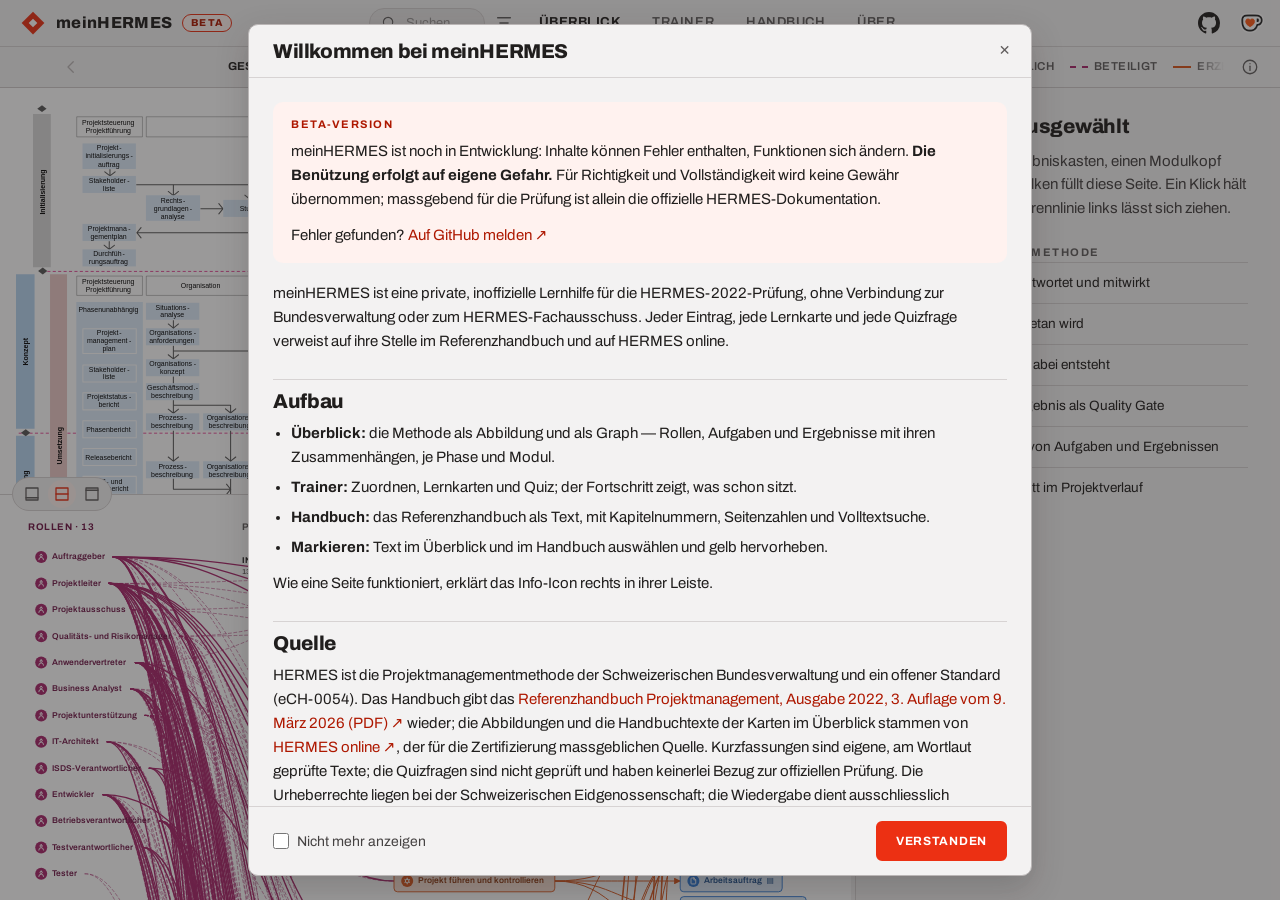
==== commit 8f5b47bc: "Quiz: Hinweis, dass die Fragen nicht geprüft sind und keinen Bezug zur offiziellen Prüfung haben — o" ====
--- a/index.html
+++ b/index.html
@@ -10,11 +10,11 @@
 <link rel="preconnect" href="https://fonts.googleapis.com">
 <link rel="preconnect" href="https://fonts.gstatic.com" crossorigin>
 <link rel="stylesheet" href="https://fonts.googleapis.com/css2?family=Archivo:wght@400;500;600;700;800&display=swap">
-<link rel="stylesheet" href="css/style.css?v=2026-09-17i">
-<link rel="stylesheet" href="css/graph.css?v=2026-09-17i">
-<link rel="stylesheet" href="css/ueberblick.css?v=2026-09-17i">
-<link rel="stylesheet" href="css/markieren.css?v=2026-09-17i">
-<link rel="stylesheet" href="css/trainer.css?v=2026-09-17i">
+<link rel="stylesheet" href="css/style.css?v=2026-09-17k">
+<link rel="stylesheet" href="css/graph.css?v=2026-09-17k">
+<link rel="stylesheet" href="css/ueberblick.css?v=2026-09-17k">
+<link rel="stylesheet" href="css/markieren.css?v=2026-09-17k">
+<link rel="stylesheet" href="css/trainer.css?v=2026-09-17k">
 <link rel="icon" href="data:image/svg+xml,%3Csvg xmlns='http://www.w3.org/2000/svg' viewBox='0 0 32 32'%3E%3Cpath d='M16 2 30 16 16 30 2 16Z' fill='%23ec3013'/%3E%3Cpath d='M16 10.6 21.4 16 16 21.4 10.6 16Z' fill='%23fff'/%3E%3C/svg%3E">
 </head>
 <body>
@@ -60,24 +60,24 @@
   <ul class="nav-bottom__liste" data-nav="bottom"></ul>
 </nav>
 
-<script src="js/store.js?v=2026-09-17i" defer></script>
-<script src="js/ui.js?v=2026-09-17i" defer></script>
-<script src="js/data.js?v=2026-09-17i" defer></script>
-<script src="js/karte.js?v=2026-09-17i" defer></script>
-<script src="js/markieren.js?v=2026-09-17i" defer></script>
-<script src="js/graph-modell.js?v=2026-09-17i" defer></script>
-<script src="js/graph-zeichnen.js?v=2026-09-17i" defer></script>
-<script src="js/graph.js?v=2026-09-17i" defer></script>
-<script src="js/lernkarten.js?v=2026-09-17i" defer></script>
-<script src="js/quiz.js?v=2026-09-17i" defer></script>
-<script src="js/handbuch.js?v=2026-09-17i" defer></script>
-<script src="js/abbildung.js?v=2026-09-17i" defer></script>
-<script src="js/methodenbild.js?v=2026-09-17i" defer></script>
-<script src="js/ueberblick.js?v=2026-09-17i" defer></script>
-<script src="js/zuordnen.js?v=2026-09-17i" defer></script>
-<script src="js/fortschritt.js?v=2026-09-17i" defer></script>
-<script src="js/trainer.js?v=2026-09-17i" defer></script>
-<script src="js/ueber.js?v=2026-09-17i" defer></script>
-<script src="js/app.js?v=2026-09-17i" defer></script>
+<script src="js/store.js?v=2026-09-17k" defer></script>
+<script src="js/ui.js?v=2026-09-17k" defer></script>
+<script src="js/data.js?v=2026-09-17k" defer></script>
+<script src="js/karte.js?v=2026-09-17k" defer></script>
+<script src="js/markieren.js?v=2026-09-17k" defer></script>
+<script src="js/graph-modell.js?v=2026-09-17k" defer></script>
+<script src="js/graph-zeichnen.js?v=2026-09-17k" defer></script>
+<script src="js/graph.js?v=2026-09-17k" defer></script>
+<script src="js/lernkarten.js?v=2026-09-17k" defer></script>
+<script src="js/quiz.js?v=2026-09-17k" defer></script>
+<script src="js/handbuch.js?v=2026-09-17k" defer></script>
+<script src="js/abbildung.js?v=2026-09-17k" defer></script>
+<script src="js/methodenbild.js?v=2026-09-17k" defer></script>
+<script src="js/ueberblick.js?v=2026-09-17k" defer></script>
+<script src="js/zuordnen.js?v=2026-09-17k" defer></script>
+<script src="js/fortschritt.js?v=2026-09-17k" defer></script>
+<script src="js/trainer.js?v=2026-09-17k" defer></script>
+<script src="js/ueber.js?v=2026-09-17k" defer></script>
+<script src="js/app.js?v=2026-09-17k" defer></script>
 </body>
 </html>
--- a/css/style.css
+++ b/css/style.css
@@ -1499,6 +1499,8 @@
 }
 .hinweisbox h2, .hinweisbox h3 { border: 0; padding-top: 0; margin-top: 0; font-size: 11px; font-weight: 700; letter-spacing: .14em; text-transform: uppercase; color: var(--akzent-text); }
 .hinweisbox p:last-child, .hinweisbox ul:last-child { margin-bottom: 0; }
+/* Oben auf der Quiz-Seite: ohne Abstand nach oben, knapper als auf «Über». */
+.quiz-hinweis { margin: 0 0 18px; padding: 10px 14px; font-size: 14px; line-height: 1.5; text-wrap: pretty; }
 /* Hinweis für neue Besucher: die Über-Seite als modaler Dialog, Kopf und
    Fuss fest, dazwischen rollt der Text in der Breite der Seite. */
 .willkommen {
@@ -1556,6 +1558,36 @@
   margin-bottom: 18px;
   font-size: 13.5px;
   color: var(--text-leise);
+}
+
+/* --- Telefon: feste Breite ------------------------------------------------ */
+/* Auf dem Telefon soll sich keine Seite seitlich schieben lassen (Sponsor,
+   2026-09-17). In Chrome war bei 320–699 px keine Seite breiter als der
+   Schirm; auf dem Gerät kommen drei Wege dazu:
+   1. iOS (WebKit, also auch Chrome auf dem iPhone) zoomt beim Antippen eines
+      Felds mit weniger als 16 px Schrift hinein und bleibt dort. Weil alle
+      Ansichten dasselbe Dokument sind, lässt sich danach jede Seite seitlich
+      schieben. Unsere Felder haben 13–14 px — auf iOS daher 16 px.
+   2. Ragt etwas über den Rand, wird die Seite breiter; body { overflow-x:
+      hidden } allein hält Touch-Browser nicht vom Schieben ab. Schmal
+      schneidet body ab (clip bildet keinen Rollbehälter, die Kopfzeile
+      klebt weiter); dafür muss html den Überlauf selbst tragen, sonst
+      ginge er an den Viewport über.
+   3. Seitliches Überrollen (Gummiband) der ganzen Seite. */
+@supports (-webkit-touch-callout: none) {
+  input:not([type="checkbox"]):not([type="radio"]), select, textarea { font-size: 16px !important; }
+}
+@media (max-width: 699.98px) {
+  html, body { overscroll-behavior-x: none; }
+  @supports (overflow: clip) {
+    html { overflow-x: hidden; }
+    body { overflow-x: clip; }
+  }
+}
+/* Sehr schmal (320 px) ragte «Alle lokal gespeicherten Daten löschen» 18 px
+   über den Rand: Knöpfe einer Reihe dürfen dort umbrechen. */
+@media (max-width: 379.98px) {
+  .btn-reihe > .btn { max-width: 100%; white-space: normal; }
 }
 
 /* --- Breite Viewports ----------------------------------------------------- */
